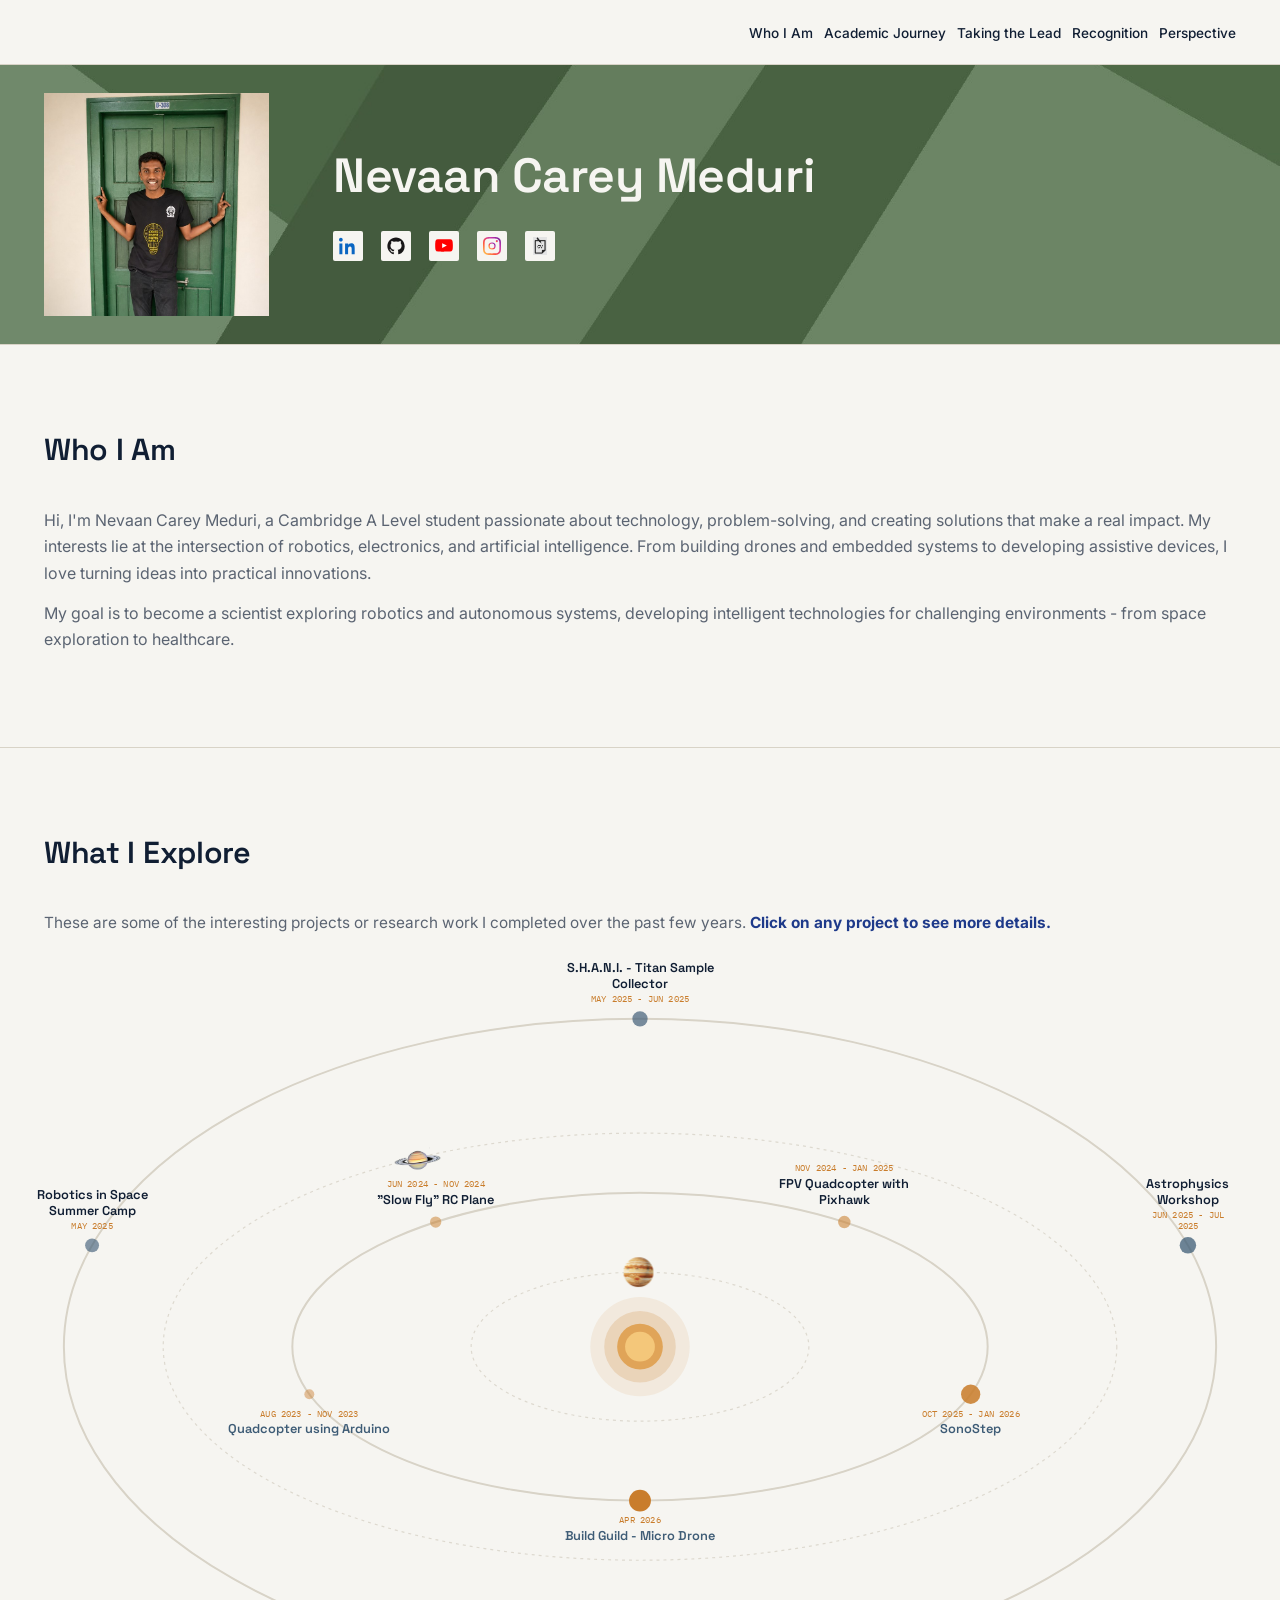
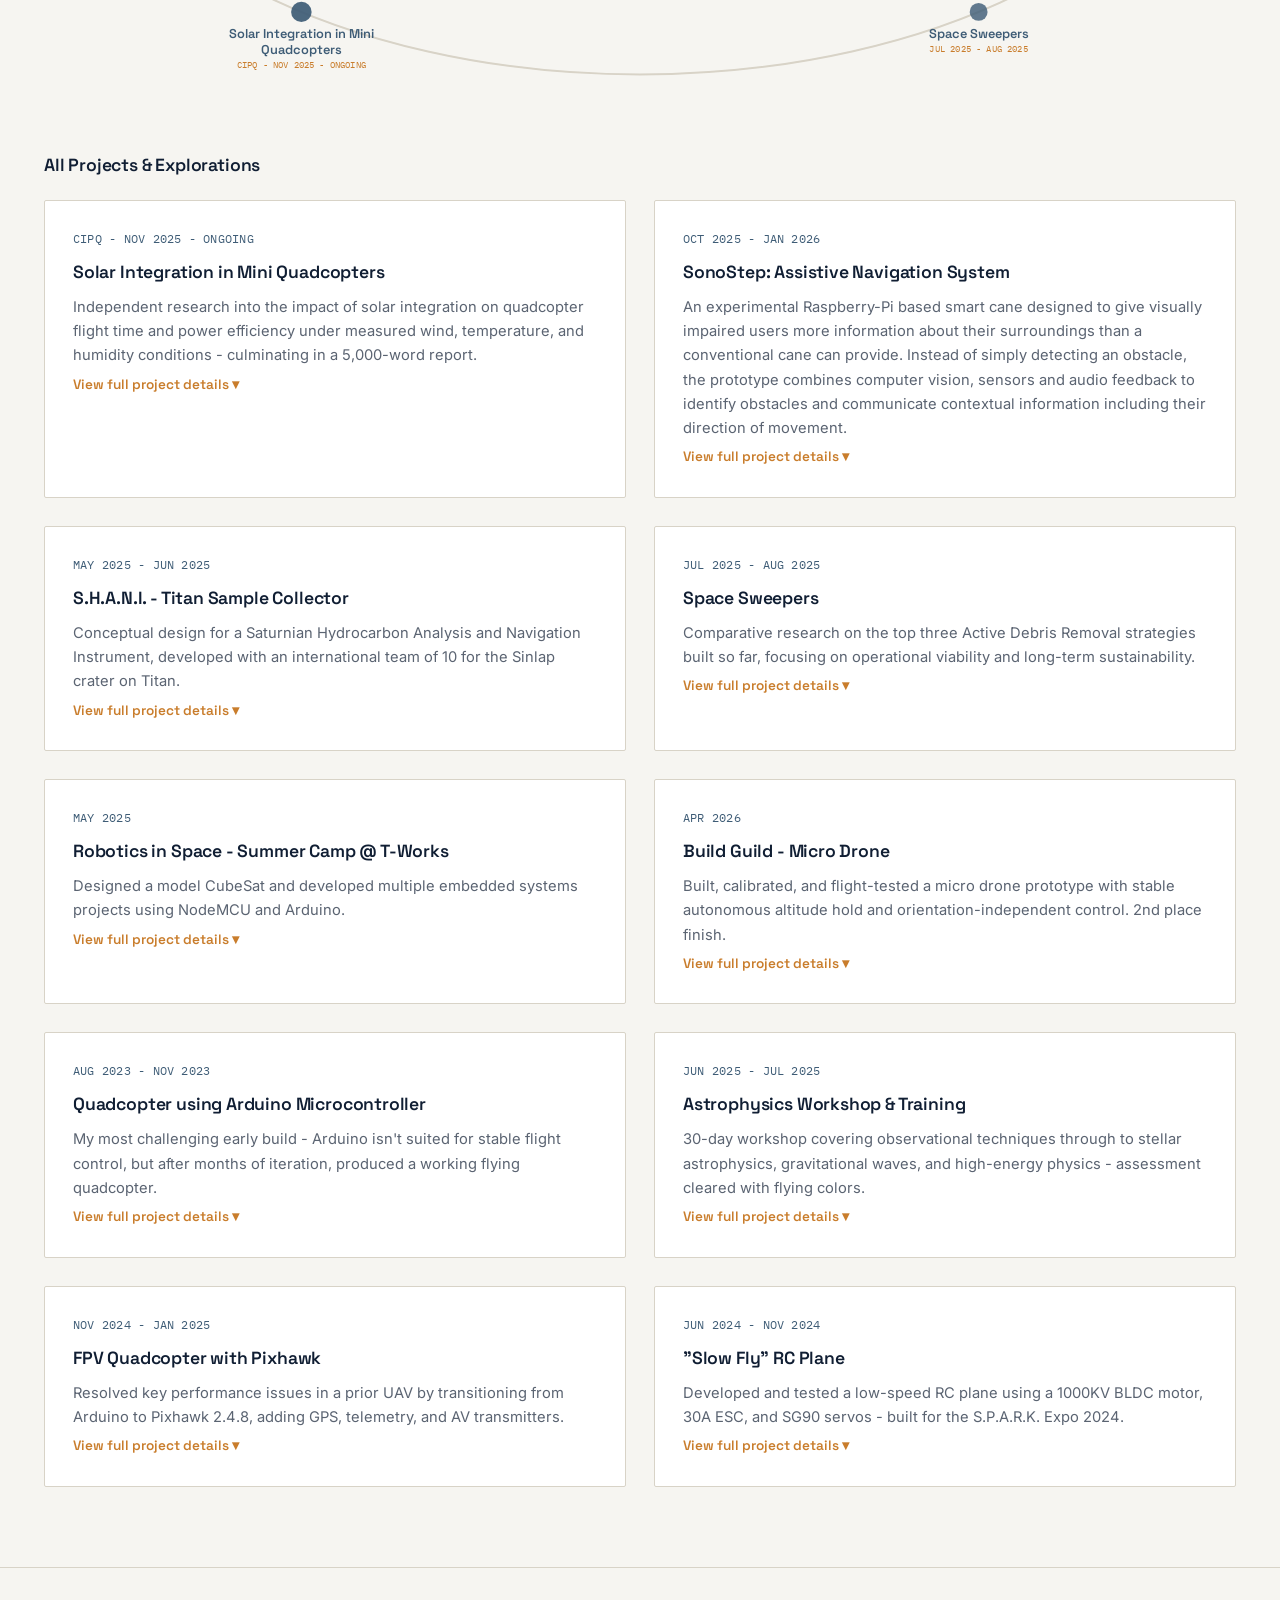
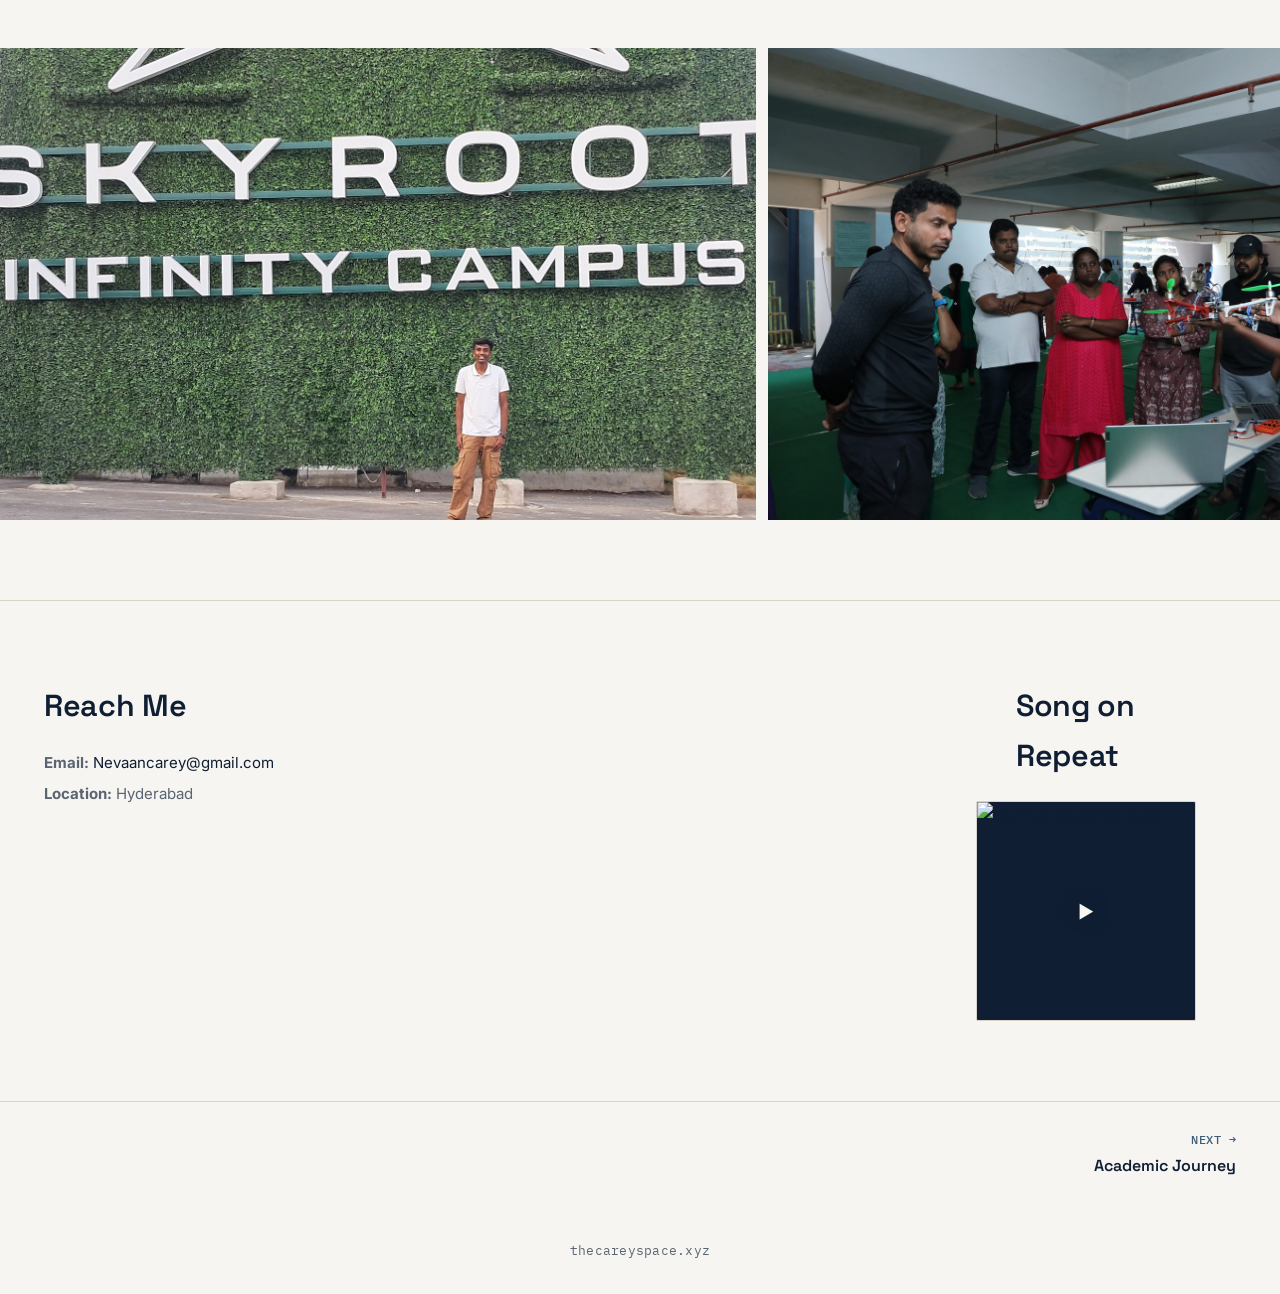
==== index.html @ 52fc5fe4 "Add files via upload" ====
<!DOCTYPE html>
<html lang="en">
<head>
<meta charset="UTF-8">
<meta name="viewport" content="width=device-width, initial-scale=1.0">
<title>Nevaan Carey Meduri</title>
<link rel="preconnect" href="https://fonts.googleapis.com">
<link rel="preconnect" href="https://fonts.gstatic.com" crossorigin>
<link href="https://fonts.googleapis.com/css2?family=Space+Grotesk:wght@400;500;600;700&family=Inter:wght@400;500;600&family=IBM+Plex+Mono:wght@400;500&display=swap" rel="stylesheet">
<link rel="stylesheet" href="assets/style.css">
<style>
  .card{transition:border-color 0.3s ease, box-shadow 0.3s ease;}
  .card-active{border-color:var(--accent); box-shadow:0 0 0 2px var(--accent);}

  .mobile-scroll-hint{display:none;}
  @media (max-width:760px){
    .orbit-wrap-xl{display:block !important; overflow-x:auto; -webkit-overflow-scrolling:touch; padding-bottom:12px;}
    .orbit-wrap-xl .orbit-inner{min-width:900px !important; max-width:none !important; zoom:0.8;}
    .orbit-mobile-list{display:none !important;}
    .orbit-label{max-width:210px !important; font-size:0.8rem !important; white-space:normal !important;}
    .mobile-scroll-hint{
      display:block; text-align:center; color:#2563EB; font-weight:700;
      font-family:'Space Grotesk',sans-serif; font-size:0.85rem;
      margin:8px 0 4px; animation:blinkSlow 2s ease-in-out infinite;
    }
    @keyframes blinkSlow{0%,100%{opacity:1;} 50%{opacity:0.3;}}
  }
</style>
<!-- Cloudflare Web Analytics --><script type="module" src="https://static.cloudflareinsights.com/beacon.min.js" data-cf-beacon='{"token": "2f3c0655076748f3be7609d5269852ec"}'></script><!-- End Cloudflare Web Analytics -->
</head>
<body>

<header>
  <nav class="wrap" style="justify-content:flex-end;">
    <ul>
      <li><a href="index.html">Who I Am</a></li>
      <li><a href="academic.html">Academic Journey</a></li>
      <li><a href="lead.html">Taking the Lead</a></li>
      <li><a href="recognition.html">Recognition</a></li>
      <li><a href="perspective.html">Perspective</a></li>
    </ul>
  </nav>
</header>
<section class="hero">
  <div class="wrap hero-inner">
  <div class="portrait"><img src="assets/profile.jpg" alt="Nevaan Carey Meduri"></div>
  <div>
    <h1>Nevaan Carey Meduri</h1>
    <div class="hero-actions">
      <a href="https://www.linkedin.com/in/nevaancareymeduri/" class="icon-btn" target="_blank" title="LinkedIn" aria-label="LinkedIn">
        <svg viewBox="0 0 24 24" fill="#0A66C2"><path d="M4.98 3.5C4.98 4.88 3.9 6 2.5 6S0 4.88 0 3.5 1.12 1 2.5 1s2.48 1.12 2.48 2.5zM.5 8.5h4V23h-4V8.5zM8.5 8.5h3.8v2h.05c.53-1 1.83-2.05 3.77-2.05 4.03 0 4.78 2.65 4.78 6.1V23h-4v-6.7c0-1.6-.03-3.66-2.23-3.66-2.23 0-2.57 1.74-2.57 3.54V23h-4V8.5z"/></svg>
      </a>
      <a href="https://github.com/Nevaancarey" class="icon-btn" target="_blank" title="GitHub" aria-label="GitHub">
        <svg viewBox="0 0 24 24" fill="#181717"><path d="M12 .5C5.65.5.5 5.65.5 12c0 5.09 3.29 9.4 7.86 10.93.57.1.78-.25.78-.55v-2.15c-3.2.7-3.87-1.36-3.87-1.36-.53-1.34-1.29-1.7-1.29-1.7-1.05-.72.08-.7.08-.7 1.17.08 1.78 1.2 1.78 1.2 1.03 1.77 2.7 1.26 3.36.96.1-.75.4-1.26.73-1.55-2.56-.29-5.25-1.28-5.25-5.7 0-1.26.45-2.29 1.19-3.1-.12-.29-.52-1.46.11-3.05 0 0 .97-.31 3.18 1.18a11 11 0 0 1 5.79 0c2.2-1.49 3.17-1.18 3.17-1.18.63 1.59.23 2.76.11 3.05.74.81 1.19 1.84 1.19 3.1 0 4.43-2.7 5.4-5.27 5.69.42.36.78 1.08.78 2.18v3.23c0 .3.21.66.79.55A10.51 10.51 0 0 0 23.5 12C23.5 5.65 18.35.5 12 .5z"/></svg>
      </a>
      <a href="https://www.youtube.com/@nevaancarey2009" class="icon-btn" target="_blank" title="YouTube" aria-label="YouTube">
        <svg viewBox="0 0 24 24" fill="#FF0000"><path d="M23.5 6.5s-.23-1.64-.94-2.36c-.9-.94-1.9-.95-2.36-1C16.9 3 12 3 12 3h-.01s-4.89 0-8.19.14c-.46.05-1.46.06-2.36 1C.73 4.86.5 6.5.5 6.5S.26 8.42.26 10.35v1.79c0 1.93.24 3.85.24 3.85s.23 1.64.94 2.36c.9.95 2.08.92 2.6 1.02 1.9.18 8.02.24 8.02.24s4.9-.01 8.2-.15c.46-.06 1.46-.06 2.36-1 .71-.72.94-2.36.94-2.36s.24-1.93.24-3.85v-1.79c0-1.93-.24-3.85-.24-3.85z"/><path fill="#fff" d="M9.55 14.55V8.4l6.27 3.08-6.27 3.07z"/></svg>
      </a>
      <a href="https://www.instagram.com/nevaancarey/" class="icon-btn" target="_blank" title="Instagram" aria-label="Instagram">
        <svg viewBox="0 0 24 24">
          <defs>
            <linearGradient id="igGrad" x1="0%" y1="100%" x2="100%" y2="0%">
              <stop offset="0%" stop-color="#FFDD55"/>
              <stop offset="35%" stop-color="#FF543E"/>
              <stop offset="70%" stop-color="#C837AB"/>
              <stop offset="100%" stop-color="#5F1A97"/>
            </linearGradient>
          </defs>
          <path fill="url(#igGrad)" d="M12 2.16c3.2 0 3.58.01 4.85.07 1.17.05 1.8.25 2.23.41.56.22.96.48 1.38.9.42.42.68.82.9 1.38.16.42.36 1.05.41 2.23.06 1.27.07 1.65.07 4.85s-.01 3.58-.07 4.85c-.05 1.17-.25 1.8-.41 2.23-.22.56-.48.96-.9 1.38-.42.42-.82.68-1.38.9-.42.16-1.05.36-2.23.41-1.27.06-1.65.07-4.85.07s-3.58-.01-4.85-.07c-1.17-.05-1.8-.25-2.23-.41-.56-.22-.96-.48-1.38-.9-.42-.42-.68-.82-.9-1.38-.16-.42-.36-1.05-.41-2.23-.06-1.27-.07-1.65-.07-4.85s.01-3.58.07-4.85c.05-1.17.25-1.8.41-2.23.22-.56.48-.96.9-1.38.42-.42.82-.68 1.38-.9.42-.16 1.05-.36 2.23-.41 1.27-.06 1.65-.07 4.85-.07M12 0C8.74 0 8.33.01 7.05.07 5.78.13 4.9.33 4.14.62c-.79.31-1.46.72-2.13 1.39C1.34 2.68.93 3.35.62 4.14.33 4.9.13 5.78.07 7.05.01 8.33 0 8.74 0 12s.01 3.67.07 4.95c.06 1.27.26 2.15.55 2.91.31.79.72 1.46 1.39 2.13.67.67 1.34 1.08 2.13 1.39.76.29 1.64.49 2.91.55C8.33 23.99 8.74 24 12 24s3.67-.01 4.95-.07c1.27-.06 2.15-.26 2.91-.55.79-.31 1.46-.72 2.13-1.39.67-.67 1.08-1.34 1.39-2.13.29-.76.49-1.64.55-2.91.06-1.28.07-1.69.07-4.95s-.01-3.67-.07-4.95c-.06-1.27-.26-2.15-.55-2.91-.31-.79-.72-1.46-1.39-2.13C21.32 1.34 20.65.93 19.86.62c-.76-.29-1.64-.49-2.91-.55C15.67.01 15.26 0 12 0z"/>
          <circle cx="12" cy="12" r="4" fill="none" stroke="url(#igGrad)" stroke-width="1.6"/>
          <circle cx="18.41" cy="5.59" r="1.44" fill="url(#igGrad)"/>
        </svg>
      </a>
      <a href="assets/resume.pdf" class="icon-btn" target="_blank" title="Resume" aria-label="Resume">
        <img src="assets/cv-icon.png" alt="Resume" style="width:18px; height:18px; object-fit:contain;">
      </a>
    </div>
  </div>
  </div>
</section>

<section id="who">
  <div class="wrap">
    <h2>Who I Am</h2>
    <p>Hi, I'm Nevaan Carey Meduri, a Cambridge A Level student passionate about technology, problem-solving, and creating solutions that make a real impact. My interests lie at the intersection of robotics, electronics, and artificial intelligence. From building drones and embedded systems to developing assistive devices, I love turning ideas into practical innovations.</p>
    <p>My goal is to become a scientist exploring robotics and autonomous systems, developing intelligent technologies for challenging environments - from space exploration to healthcare.</p>
  </div>
</section>

<section id="build">
  <div class="wrap">
    <h2>What I Explore</h2>
    <p class="lead" style="max-width:none;">These are some of the interesting projects or research work I completed over the past few years. <span class="blink-blue">Click on any project to see more details.</span></p>

    <div class="mobile-scroll-hint">&raquo;&raquo;&raquo; Scroll Right for Full Orbit &raquo;&raquo;&raquo;</div>

    <div class="orbit-wrap orbit-wrap-xl">
      <div class="orbit-inner">
        <svg viewBox="0 0 1200 700" preserveAspectRatio="xMidYMid meet" aria-hidden="true">
          <defs>
            <path id="jupiterPath" d="M430,350 A170,75 0 1,1 770,350 A170,75 0 1,1 430,350" fill="none"/>
            <path id="saturnPath" d="M120,350 A480,215 0 1,1 1080,350 A480,215 0 1,1 120,350" fill="none"/>
          </defs>

          <!-- decorative Jupiter ring -->
          <ellipse cx="600" cy="350" rx="170" ry="75" fill="none" stroke="#D8D3C7" stroke-width="1.2" stroke-dasharray="3,4" opacity="0.8"/>
          <!-- projects ring -->
          <ellipse cx="600" cy="350" rx="350" ry="155" fill="none" stroke="#D8D3C7" stroke-width="2"/>
          <!-- decorative Saturn ring -->
          <ellipse cx="600" cy="350" rx="480" ry="215" fill="none" stroke="#D8D3C7" stroke-width="1.2" stroke-dasharray="3,4" opacity="0.8"/>
          <!-- explorations ring -->
          <ellipse cx="600" cy="350" rx="580" ry="330" fill="none" stroke="#D8D3C7" stroke-width="2"/>

          <!-- Sun -->
          <circle cx="600" cy="350" r="50" fill="#C97D2C" opacity="0.10"/>
          <circle cx="600" cy="350" r="36" fill="#C97D2C" opacity="0.20"/>
          <circle cx="600" cy="350" r="23" fill="#E0A458"/>
          <circle cx="600" cy="350" r="15" fill="#F4C77A"/>

          <!-- decorative Jupiter planet, animated -->
          <g>
            <image href="assets/jupiter-cutout.png" x="-15" y="-15" width="30" height="30">
              <animateMotion dur="9s" repeatCount="indefinite">
                <mpath href="#jupiterPath"/>
              </animateMotion>
            </image>
          </g>

          <!-- decorative Saturn planet, animated -->
          <g>
            <image href="assets/saturn-cutout.png" x="-26" y="-11" width="52" height="22">
              <animateMotion dur="15s" repeatCount="indefinite">
                <mpath href="#saturnPath"/>
              </animateMotion>
            </image>
          </g>

          <!-- project dots (rank = combined chronological order across both orbits) -->
          <circle cx="267.1" cy="397.9" r="5" fill="#C97D2C" opacity="0.45"/>
          <circle cx="394.3" cy="224.6" r="5.7" fill="#C97D2C" opacity="0.51"/>
          <circle cx="805.7" cy="224.6" r="6.3" fill="#C97D2C" opacity="0.57"/>
          <circle cx="932.9" cy="397.9" r="9.7" fill="#C97D2C" opacity="0.87"/>
          <circle cx="600" cy="505" r="11" fill="#C97D2C" opacity="1"/>

          <!-- exploration dots (rank = combined chronological order across both orbits) -->
          <circle cx="48.4" cy="248" r="7" fill="#3E5C76" opacity="0.63"/>
          <circle cx="600" cy="20" r="7.7" fill="#3E5C76" opacity="0.69"/>
          <circle cx="1151.6" cy="248" r="8.3" fill="#3E5C76" opacity="0.75"/>
          <circle cx="940.9" cy="617" r="9" fill="#3E5C76" opacity="0.81"/>
          <circle cx="259.1" cy="617" r="10.3" fill="#3E5C76" opacity="0.93"/>
        </svg>

        <a href="#" class="orbit-label orbit-label-below" data-group="project" data-idx="0" style="left:22.26%; top:56.84%; font-size:0.8rem;">
          <span class="o-year mono">AUG 2023 - NOV 2023</span>
          <span class="o-title">Quadcopter using Arduino</span>
        </a>
        <a href="#" class="orbit-label" data-group="project" data-idx="1" style="left:32.86%; top:32.09%; font-size:0.8rem;">
          <span class="o-year mono">JUN 2024 - NOV 2024</span>
          <span class="o-title">"Slow Fly" RC Plane</span>
        </a>
        <a href="#" class="orbit-label" data-group="project" data-idx="2" style="left:67.14%; top:32.09%; font-size:0.8rem;">
          <span class="o-year mono">NOV 2024 - JAN 2025</span>
          <span class="o-title">FPV Quadcopter with Pixhawk</span>
        </a>
        <a href="#" class="orbit-label orbit-label-below" data-group="project" data-idx="3" style="left:77.74%; top:56.84%; font-size:0.8rem;">
          <span class="o-year mono">OCT 2025 - JAN 2026</span>
          <span class="o-title">SonoStep</span>
        </a>
        <a href="#" class="orbit-label orbit-label-below" data-group="project" data-idx="4" style="left:50%; top:72.14%; font-size:0.8rem;">
          <span class="o-year mono">APR 2026</span>
          <span class="o-title">Build Guild - Micro Drone</span>
        </a>

        <a href="#" class="orbit-label orbit-label-below" data-group="exploration" data-idx="0" style="left:78.41%; top:88.14%; font-size:0.8rem;">
          <span class="o-title">Space Sweepers</span>
          <span class="o-year mono">JUL 2025 - AUG 2025</span>
        </a>
        <a href="#" class="orbit-label" data-group="exploration" data-idx="1" style="left:95.97%; top:35.43%; font-size:0.8rem;">
          <span class="o-title">Astrophysics Workshop</span>
          <span class="o-year mono">JUN 2025 - JUL 2025</span>
        </a>
        <a href="#" class="orbit-label" data-group="exploration" data-idx="2" style="left:50%; top:2.86%; font-size:0.8rem;">
          <span class="o-title">S.H.A.N.I. - Titan Sample Collector</span>
          <span class="o-year mono">MAY 2025 - JUN 2025</span>
        </a>
        <a href="#" class="orbit-label" data-group="exploration" data-idx="3" style="left:4.03%; top:35.43%; font-size:0.8rem;">
          <span class="o-title">Robotics in Space<br>Summer Camp</span>
          <span class="o-year mono">MAY 2025</span>
        </a>
        <a href="#" class="orbit-label orbit-label-below" data-group="exploration" data-idx="4" style="left:21.59%; top:88.14%; font-size:0.8rem;">
          <span class="o-title">Solar Integration in Mini Quadcopters</span>
          <span class="o-year mono">CIPQ - NOV 2025 - ONGOING</span>
        </a>
      </div>
    </div>

    <div class="orbit-mobile-list">
      <a href="#" class="orbit-label" data-group="project" data-idx="0">
        <span class="o-year mono">AUG 2023 - NOV 2023</span>
        <span class="o-title">Quadcopter using Arduino</span>
      </a>
      <a href="#" class="orbit-label" data-group="project" data-idx="1">
        <span class="o-year mono">JUN 2024 - NOV 2024</span>
        <span class="o-title">"Slow Fly" RC Plane</span>
      </a>
      <a href="#" class="orbit-label" data-group="project" data-idx="2">
        <span class="o-year mono">NOV 2024 - JAN 2025</span>
        <span class="o-title">FPV Quadcopter with Pixhawk</span>
      </a>
      <a href="#" class="orbit-label" data-group="exploration" data-idx="3">
        <span class="o-year mono">MAY 2025</span>
        <span class="o-title">Robotics in Space<br>Summer Camp</span>
      </a>
      <a href="#" class="orbit-label" data-group="exploration" data-idx="2">
        <span class="o-year mono">MAY 2025 - JUN 2025</span>
        <span class="o-title">S.H.A.N.I. - Titan Sample Collector</span>
      </a>
      <a href="#" class="orbit-label" data-group="exploration" data-idx="1">
        <span class="o-year mono">JUN 2025 - JUL 2025</span>
        <span class="o-title">Astrophysics Workshop</span>
      </a>
      <a href="#" class="orbit-label" data-group="exploration" data-idx="0">
        <span class="o-year mono">JUL 2025 - AUG 2025</span>
        <span class="o-title">Space Sweepers</span>
      </a>
      <a href="#" class="orbit-label" data-group="project" data-idx="3">
        <span class="o-year mono">OCT 2025 - JAN 2026</span>
        <span class="o-title">SonoStep</span>
      </a>
      <a href="#" class="orbit-label" data-group="exploration" data-idx="4">
        <span class="o-year mono">CIPQ - NOV 2025 - ONGOING</span>
        <span class="o-title">Solar Integration in Mini Quadcopters</span>
      </a>
      <a href="#" class="orbit-label" data-group="project" data-idx="4">
        <span class="o-year mono">APR 2026</span>
        <span class="o-title">Build Guild - Micro Drone</span>
      </a>
    </div>

    <div class="wrap" style="padding:0; margin-top:56px;">
      <h3 style="font-size:1.1rem; margin-bottom:20px;">All Projects &amp; Explorations</h3>
      <div class="grid grid-projects" id="all-items-grid">

        <div class="card" id="box-exploration-4">
          <a href="#" class="card-summary">
            <span class="mono">CIPQ - NOV 2025 - ONGOING</span>
            <h3>Solar Integration in Mini Quadcopters</h3>
            <p>Independent research into the impact of solar integration on quadcopter flight time and power efficiency under measured wind, temperature, and humidity conditions - culminating in a 5,000-word report.</p>
            <span class="card-toggle">View full project details &#9662;</span>
          </a>
          <div class="card-details">
            <p>Full project details coming soon.</p>
          </div>
        </div>

        <div class="card" id="box-exploration-2">
          <a href="#" class="card-summary">
            <span class="mono">MAY 2025 - JUN 2025</span>
            <h3>S.H.A.N.I. - Titan Sample Collector</h3>
            <p>Conceptual design for a Saturnian Hydrocarbon Analysis and Navigation Instrument, developed with an international team of 10 for the Sinlap crater on Titan.</p>
            <span class="card-toggle">View full project details &#9662;</span>
          </a>
          <div class="card-details">
            <p>Full project details coming soon.</p>
          </div>
        </div>

        <div class="card" id="box-exploration-3">
          <a href="#" class="card-summary">
            <span class="mono">MAY 2025</span>
            <h3>Robotics in Space - Summer Camp @ T-Works</h3>
            <p>Designed a model CubeSat and developed multiple embedded systems projects using NodeMCU and Arduino.</p>
            <span class="card-toggle">View full project details &#9662;</span>
          </a>
          <div class="card-details">
            <p>Full project details coming soon.</p>
          </div>
        </div>

        <div class="card" id="box-project-0">
          <a href="#" class="card-summary">
            <span class="mono">AUG 2023 - NOV 2023</span>
            <h3>Quadcopter using Arduino Microcontroller</h3>
            <p>My most challenging early build - Arduino isn't suited for stable flight control, but after months of iteration, produced a working flying quadcopter.</p>
            <span class="card-toggle">View full project details &#9662;</span>
          </a>
          <div class="card-details">
            <p>Full project details coming soon.</p>
          </div>
        </div>

        <div class="card" id="box-project-2">
          <a href="#" class="card-summary">
            <span class="mono">NOV 2024 - JAN 2025</span>
            <h3>FPV Quadcopter with Pixhawk</h3>
            <p>Resolved key performance issues in a prior UAV by transitioning from Arduino to Pixhawk 2.4.8, adding GPS, telemetry, and AV transmitters.</p>
            <span class="card-toggle">View full project details &#9662;</span>
          </a>
          <div class="card-details">
            <p>Full project details coming soon.</p>
          </div>
        </div>

        <div class="card" id="box-project-3">
          <a href="#" class="card-summary">
            <span class="mono">OCT 2025 - JAN 2026</span>
            <h3>SonoStep: Assistive Navigation System</h3>
            <p>An experimental Raspberry-Pi based smart cane designed to give visually impaired users more information about their surroundings than a conventional cane can provide. Instead of simply detecting an obstacle, the prototype combines computer vision, sensors and audio feedback to identify obstacles and communicate contextual information including their direction of movement.</p>
            <span class="card-toggle">View full project details &#9662;</span>
          </a>

          <div class="card-details">
            <div class="card-detail-top">
              <div class="card-detail-meta-text">
                <p><strong>Team members:</strong> Nevaan Carey Meduri, Darsheel Vemula, Tanushya Yallanti</p>
                <p><strong>School:</strong> AS-Level, <a href="https://www.keystoneeducation.in/" target="_blank">Key Stone International School</a>, Hyderabad</p>
                <p><strong>My Role:</strong> Primary responsibility for building, assembly and testing of physical prototype, and coordinating</p>
              </div>
              <img src="assets/sonostep-poster.jpg" alt="SonoStep - Empower Every Step" class="card-detail-hero">
            </div>

            <h4>Background:</h4>
            <div class="card-detail-media-row">
              <img src="assets/sonostep-map.jpg" alt="4.95 million blind individuals in India" class="card-detail-img-inline">
              <div>
                <p style="margin-bottom:1.4em;">During 10th grade, I volunteered for nearly five months with Sai Nethra Foundation in Hyderabad, supporting visually impaired individuals with academic preparation, communication skills and everyday activities. Working alongside visually impaired individuals gave me a closer understanding of the challenges involved in navigating environments where obstacles may occur outside the limited detection range of a conventional cane.</p>
                <p>Secondary research using <em>The National Blindness and Visual Impairment Survey (2015-2019)</em>, published by the Ministry of Health and Family Welfare (MoHFW) / NPCBVI and RAAB Surveys, estimates the overall prevalence of blindness in India at 0.36% - roughly 4.95 million individuals. Around 26% of expert cane users suffer head injuries or collisions.</p>
              </div>
            </div>

            <h4>The Engineering Question:</h4>
            <p>These experiences and findings led me to ask the central engineering question: <strong>Could an affordable, easy-to-use smart cane combine obstacle detection, object recognition, and directional information into intuitive audio feedback for visually impaired users, and overcome the limited functionality of existing ultrasonic sensor based devices?</strong></p>

            <div class="card-float-block">
              <img src="assets/sonostep-team.png" alt="Team members building and assembling the SonoStep prototype" class="card-inline-video">
              <h4>What We Built:</h4>
              <p>SonoStep combined a Raspberry Pi, camera, motion sensor and GPS module with computer-vision software and a custom 3D-printed enclosure.</p>
            </div>

            <div class="card-tech-row">
              <img src="assets/sonostep-integration.jpg" alt="Smart Integration diagram - camera, moisture sensor, GPS and audio feedback" class="card-tech-img">
              <table class="card-cost-table card-tech-table">
                <thead>
                  <tr><th>Technology</th><th>Purpose</th></tr>
                </thead>
                <tbody>
                  <tr><td>Raspberry Pi 4</td><td>On-device processing and system control</td></tr>
                  <tr><td>Camera Module</td><td>Visual input for object detection</td></tr>
                  <tr><td>YOLO-Tiny</td><td>Real-time object detection</td></tr>
                  <tr><td>Python</td><td>Detection, processing and feedback logic</td></tr>
                  <tr><td>MPU6050</td><td>Motion/orientation sensing</td></tr>
                  <tr><td>Neo-6M GPS</td><td>Location capability</td></tr>
                  <tr><td>3D Printing</td><td>Custom physical enclosure and integration</td></tr>
                </tbody>
              </table>
            </div>

            <h4>My Contribution:</h4>
            <div class="card-float-block">
              <iframe class="card-inline-video card-youtube-embed" src="https://www.youtube.com/embed/ZGtxCsIL9go" title="SonoStep build process" frameborder="0" allow="accelerometer; autoplay; clipboard-write; encrypted-media; gyroscope; picture-in-picture" allowfullscreen></iframe>
              <p>As Team Leader, my work involved integrating the electronic components, assembling the sensing and processing system, writing code and testing the prototype under different conditions, troubleshooting connectivity and detection issues, and iterating the physical implementation. I also worked on validating whether the system's output was understandable and useful when converted into audio feedback.</p>
            </div>

            <h4>Challenges &amp; Technical Solutions:</h4>

            <p class="card-subheading">1. Robotic Text-to-Speech (TTS)</p>
            <ul>
              <li><strong>Challenge:</strong> Initial eSpeak + pyttsx3 output was highly robotic and lacked natural speech quality.</li>
              <li><strong>Iteration:</strong> Tested gTTS + pygame, which produced better-quality speech but required an internet connection.</li>
              <li><strong>Solution:</strong> Returned to offline eSpeak, bypassing the pyttsx3 wrapper and invoking eSpeak directly via subprocess for greater control and predictable execution.</li>
              <li><strong>Optimization:</strong> Increased amplitude to 200 and reduced speech rate from 175 WPM to 150 WPM, improving intelligibility while retaining offline operation.</li>
            </ul>

            <p class="card-subheading">2. Concurrent Audio Access from GPS and YOLO</p>
            <ul>
              <li><strong>Challenge:</strong> GPS and computer-vision threads could simultaneously trigger TTS, causing audio-resource contention and overlapping instructions.</li>
              <li><strong>Solution:</strong> Implemented a shared, thread-safe audio pipeline using Python threading.Lock() for mutual exclusion.</li>
              <li><strong>Implementation:</strong> A single speak() function protected the audio critical section; subprocess.call() synchronously blocked until eSpeak completed.</li>
              <li><strong>Result:</strong> GPS and YOLO could operate concurrently, while audio output remained serialized and non-overlapping.</li>
            </ul>

            <p class="card-subheading">3. Real-Time YOLO Performance on Raspberry Pi</p>
            <ul>
              <li><strong>Challenge:</strong> Initial standard YOLO + USB webcam pipeline produced excessive inference latency and insufficient real-time performance on the Raspberry Pi.</li>
              <li><strong>Optimization:</strong> Reduced frame resolution and inference frequency, then replaced standard YOLO with YOLOv3-Tiny to reduce computational requirements.</li>
              <li><strong>Camera Upgrade:</strong> Replaced cv2.VideoCapture() USB capture with Raspberry Pi Camera Module 3 + Picamera2, configured at 640&times;480, 30 FPS.</li>
              <li><strong>Pipeline Optimization:</strong> Added a dedicated camera-capture thread so frame acquisition remained independent of YOLO inference: Camera &rarr; Latest Frame &rarr; YOLO &rarr; NMS &rarr; Spatial Classification.</li>
              <li><strong>Result:</strong> Reduced processing overhead and created a more responsive real-time vision pipeline.</li>
            </ul>

            <p class="card-subheading">4. RGB/BGR Channel Mismatch</p>
            <ul>
              <li><strong>Challenge:</strong> Initial camera output showed unnatural colors, including blue-tinted people and orange skies.</li>
              <li><strong>Diagnosis:</strong> Identified an RGB/BGR channel-order mismatch between Picamera2's RGB888 output and OpenCV's BGR convention.</li>
              <li><strong>Solution:</strong> Applied explicit RGB &rarr; BGR conversion using cv2.cvtColor() before OpenCV/YOLO processing.</li>
              <li><strong>Result:</strong> Corrected color reproduction and ensured YOLO received properly ordered image channels.</li>
            </ul>

            <h4>Prototype Outcome:</h4>
            <p>The final prototype demonstrated the core concept:</p>
            <ul>
              <li><strong>Obstacle detection</strong> - Detected objects in the user's path and communicated them through voice feedback.</li>
              <li><strong>Object identification</strong> - Provided information about the type of detected obstacle (pre-fed).</li>
              <li><strong>Directional information</strong> - Distinguished movement from different directions, including top, bottom, left and right.</li>
              <li><strong>Contextual audio feedback</strong> - translated visual information into spoken feedback intended to help the user interpret the surrounding environment.</li>
            </ul>
            <div class="card-float-block">
              <video class="card-inline-video card-inline-video-sm" src="assets/sonostep-trial-clip.mp4" controls preload="metadata"></video>
              <p>The prototype was subsequently demonstrated through run-through sessions with visually impaired individuals. Their feedback helped us understand an important design consideration beyond technical accuracy: assistive technology must communicate information quickly, clearly and intuitively.</p>
            </div>

            <h4>Breakdown of Cost (USD):</h4>
            <table class="card-cost-table">
              <thead>
                <tr><th>Component</th><th>Qty</th><th>Unit Price</th><th>Total</th></tr>
              </thead>
              <tbody>
                <tr><td>Raspberry Pi 4 Model B</td><td>1</td><td>112</td><td>112</td></tr>
                <tr><td>MPU6050</td><td>1</td><td>2</td><td>2</td></tr>
                <tr><td>Neo-6M GPS Module</td><td>1</td><td>5</td><td>5</td></tr>
                <tr><td>Camera Module</td><td>1</td><td>5</td><td>5</td></tr>
                <tr><td>3D Printing</td><td>-</td><td>5</td><td>5</td></tr>
                <tr><td>Aluminum Folding Cane</td><td>1</td><td>10</td><td>10</td></tr>
                <tr class="cost-total-row"><td colspan="3">TOTAL (Rounded)</td><td>140</td></tr>
              </tbody>
            </table>

            <div class="card-float-block card-recognition-block">
              <div class="card-float-stack">
                <iframe class="card-inline-video card-youtube-embed" src="https://www.youtube.com/embed/qwiW-pv1ChI" title="SonoStep award recognition" frameborder="0" allow="accelerometer; autoplay; clipboard-write; encrypted-media; gyroscope; picture-in-picture" allowfullscreen></iframe>
                <img src="assets/sonostep-booth.jpg" alt="SonoStep team at the Young Innovators Program booth, IIT Kharagpur" class="card-inline-img">
              </div>
              <h4>Recognition:</h4>
              <p>Received national 2nd place at the 7th edition of the <a href="https://yip.iitkgp.ac.in/results" target="_blank">Young Innovators Program (YIP)</a>, organized by the <a href="https://lnkd.in/p/dGD7UUPz" target="_blank">Indian Institute of Technology, Kharagpur</a>. A truly proud moment to receive the prize from <a href="https://x.com/DrSukantaBJP/status/2007788289441632693?s=20" target="_blank">Dr. Sukanta Majumdar</a>, Hon'ble Union Minister of State for Education, and Prof. <a href="https://www.linkedin.com/in/suman-chakraborty-415ab3236/" target="_blank">Suman Chakraborty</a>, Director, Indian Institute of Technology, Kharagpur.</p>
              <p>The team progressed through a three-phase selection process involving 350+ national and international teams, eventually reaching the final stage with six qualifying teams. At IIT Kharagpur, we exhibited and demonstrated the working prototype to professors and presented the project to a jury during the final evaluation.</p>
            </div>

            <div class="card-side-by-side">
              <img src="assets/sonostep-feedback.jpg" alt="Judge feedback notes from the Young Innovators Program">
              <img src="assets/sonostep-certificate.jpg" alt="Certificate of Participation - Young Innovators Program, IIT Kharagpur">
            </div>

            <h4>Support from the School:</h4>
            <p>Our school Keystone International School provided guidance, resources, and access to the <a href="https://www.keystoneeducation.in/our-innovation" target="_blank">Maker's Hive</a> workspace and lab for designing, 3D printing, prototyping, testing, and refining the device. Most importantly the school also supported our outreach to organizations serving visually impaired individuals, helping us seek their constant inputs and feedback throughout the development process.</p>

            <h4>What I Learned:</h4>
            <p>SonoStep changed how I think about engineering projects. I learned that building a working prototype is only one part of the process. The more difficult question is whether the technology communicates the right information, at the right time, in a form that a real user can understand.</p>
            <p>During this process I gained hands-on exposure to technologies I had not worked with before, including 3D printing and Computer Vision. The project also pushed me beyond individual components and into system-level thinking integrating hardware, software, sensing, computer vision, physical design and user feedback into one working prototype.</p>
            <p>Most importantly, working directly with visually impaired individuals reinforced the importance of designing with users rather than only for users.</p>

            <h4>Future Scope:</h4>
            <ul>
              <li>Improve object detection in low-light and crowded environments.</li>
              <li>Integrate AI capabilities to identify more variety of objects such as sign boards and traffic signals.</li>
              <li>Integrate with online maps for suggestions on better routes.</li>
              <li>Add water and wet-floor detection sensors.</li>
              <li>Add fall alerts to preloaded phone numbers.</li>
            </ul>
          </div>
        </div>

        <div class="card" id="box-exploration-0">
          <a href="#" class="card-summary">
            <span class="mono">JUL 2025 - AUG 2025</span>
            <h3>Space Sweepers</h3>
            <p>Comparative research on the top three Active Debris Removal strategies built so far, focusing on operational viability and long-term sustainability.</p>
            <span class="card-toggle">View full project details &#9662;</span>
          </a>
          <div class="card-details">
            <p>Full project details coming soon.</p>
          </div>
        </div>

        <div class="card" id="box-project-4">
          <a href="#" class="card-summary">
            <span class="mono">APR 2026</span>
            <h3>Build Guild - Micro Drone</h3>
            <p>Built, calibrated, and flight-tested a micro drone prototype with stable autonomous altitude hold and orientation-independent control. 2nd place finish.</p>
            <span class="card-toggle">View full project details &#9662;</span>
          </a>
          <div class="card-details">
            <p>Full project details coming soon.</p>
          </div>
        </div>

        <div class="card" id="box-exploration-1">
          <a href="#" class="card-summary">
            <span class="mono">JUN 2025 - JUL 2025</span>
            <h3>Astrophysics Workshop &amp; Training</h3>
            <p>30-day workshop covering observational techniques through to stellar astrophysics, gravitational waves, and high-energy physics - assessment cleared with flying colors.</p>
            <span class="card-toggle">View full project details &#9662;</span>
          </a>
          <div class="card-details">
            <p>Full project details coming soon.</p>
          </div>
        </div>

        <div class="card" id="box-project-1">
          <a href="#" class="card-summary">
            <span class="mono">JUN 2024 - NOV 2024</span>
            <h3>"Slow Fly" RC Plane</h3>
            <p>Developed and tested a low-speed RC plane using a 1000KV BLDC motor, 30A ESC, and SG90 servos - built for the S.P.A.R.K. Expo 2024.</p>
            <span class="card-toggle">View full project details &#9662;</span>
          </a>
          <div class="card-details">
            <p>Full project details coming soon.</p>
          </div>
        </div>

      </div>
    </div>
  </div>
</section>

<section id="journey" style="border-bottom:1px solid var(--line);">
  <div class="marquee-wrap">
            <div class="marquee-track" id="marquee-track-journey">
      <div class="marquee-slide"><img src="assets/journal-23.jpg" alt="" data-idx="0"></div>
      <div class="marquee-slide"><img src="assets/journal-46.jpg" alt="" data-idx="1"></div>
      <div class="marquee-slide"><img src="assets/journal-36.jpg" alt="" data-idx="2"></div>
      <div class="marquee-slide"><img src="assets/journal-15.jpg" alt="" data-idx="3"></div>
      <div class="marquee-slide"><img src="assets/journal-16.jpg" alt="" data-idx="4"></div>
      <div class="marquee-slide"><img src="assets/journal-11.jpg" alt="" data-idx="5"></div>
      <div class="marquee-slide"><video src="assets/journal-video-01.mp4" autoplay muted loop playsinline></video></div>
      <div class="marquee-slide"><img src="assets/journal-12.jpg" alt="" data-idx="6"></div>
      <div class="marquee-slide"><img src="assets/journal-17.jpg" alt="" data-idx="7"></div>
      <div class="marquee-slide"><img src="assets/journal-44.jpg" alt="" data-idx="8"></div>
      <div class="marquee-slide"><img src="assets/journal-45.jpg" alt="" data-idx="9"></div>
      <div class="marquee-slide"><img src="assets/journal-27.jpg" alt="" data-idx="10"></div>
      <div class="marquee-slide"><img src="assets/journal-39.jpg" alt="" data-idx="11"></div>
      <div class="marquee-slide"><img src="assets/journal-41.jpg" alt="" data-idx="12"></div>
      <div class="marquee-slide"><img src="assets/journal-32.jpg" alt="" data-idx="13"></div>
      <div class="marquee-slide"><img src="assets/journal-09.jpg" alt="" data-idx="14"></div>
      <div class="marquee-slide"><img src="assets/journal-01.jpg" alt="" data-idx="15"></div>
      <div class="marquee-slide"><img src="assets/journal-20.jpg" alt="" data-idx="16"></div>
      <div class="marquee-slide"><img src="assets/journal-13.jpg" alt="" data-idx="17"></div>
      <div class="marquee-slide"><img src="assets/journal-25.jpg" alt="" data-idx="18"></div>
      <div class="marquee-slide"><img src="assets/journal-38.jpg" alt="" data-idx="19"></div>
      <div class="marquee-slide"><video src="assets/journal-video-02.mp4" autoplay muted loop playsinline></video></div>
      <div class="marquee-slide"><img src="assets/journal-29.jpg" alt="" data-idx="20"></div>
      <div class="marquee-slide"><img src="assets/journal-37.jpg" alt="" data-idx="21"></div>
      <div class="marquee-slide"><img src="assets/journal-19.jpg" alt="" data-idx="22"></div>
      <div class="marquee-slide"><img src="assets/journal-02.jpg" alt="" data-idx="23"></div>
      <div class="marquee-slide"><img src="assets/journal-31.jpg" alt="" data-idx="24"></div>
      <div class="marquee-slide"><img src="assets/journal-18.jpg" alt="" data-idx="25"></div>
      <div class="marquee-slide"><img src="assets/journal-30.jpg" alt="" data-idx="26"></div>
      <div class="marquee-slide"><img src="assets/journal-08.jpg" alt="" data-idx="27"></div>
      <div class="marquee-slide"><img src="assets/journal-34.jpg" alt="" data-idx="28"></div>
      <div class="marquee-slide"><img src="assets/journal-40.jpg" alt="" data-idx="29"></div>
      <div class="marquee-slide"><img src="assets/journal-28.jpg" alt="" data-idx="30"></div>
      <div class="marquee-slide"><img src="assets/journal-06.jpg" alt="" data-idx="31"></div>
      <div class="marquee-slide"><img src="assets/journal-03.jpg" alt="" data-idx="32"></div>
      <div class="marquee-slide"><img src="assets/journal-14.jpg" alt="" data-idx="33"></div>
      <div class="marquee-slide"><img src="assets/journal-33.jpg" alt="" data-idx="34"></div>
      <div class="marquee-slide"><img src="assets/journal-43.jpg" alt="" data-idx="35"></div>
      <div class="marquee-slide"><img src="assets/journal-24.jpg" alt="" data-idx="36"></div>
      <div class="marquee-slide"><img src="assets/journal-07.jpg" alt="" data-idx="37"></div>
      <div class="marquee-slide"><img src="assets/journal-35.jpg" alt="" data-idx="38"></div>
      <div class="marquee-slide"><img src="assets/journal-05.jpg" alt="" data-idx="39"></div>
      <div class="marquee-slide"><img src="assets/journal-04.jpg" alt="" data-idx="40"></div>
      <div class="marquee-slide"><img src="assets/journal-42.jpg" alt="" data-idx="41"></div>
      <div class="marquee-slide"><img src="assets/journal-26.jpg" alt="" data-idx="42"></div>
      <div class="marquee-slide"><img src="assets/journal-10.jpg" alt="" data-idx="43"></div>
      <div class="marquee-slide"><img src="assets/journal-21.jpg" alt="" data-idx="44"></div>
      <!-- duplicate set for a seamless loop -->
      <div class="marquee-slide"><img src="assets/journal-23.jpg" alt="" data-idx="0"></div>
      <div class="marquee-slide"><img src="assets/journal-46.jpg" alt="" data-idx="1"></div>
      <div class="marquee-slide"><img src="assets/journal-36.jpg" alt="" data-idx="2"></div>
      <div class="marquee-slide"><img src="assets/journal-15.jpg" alt="" data-idx="3"></div>
      <div class="marquee-slide"><img src="assets/journal-16.jpg" alt="" data-idx="4"></div>
      <div class="marquee-slide"><img src="assets/journal-11.jpg" alt="" data-idx="5"></div>
      <div class="marquee-slide"><video src="assets/journal-video-01.mp4" autoplay muted loop playsinline></video></div>
      <div class="marquee-slide"><img src="assets/journal-12.jpg" alt="" data-idx="6"></div>
      <div class="marquee-slide"><img src="assets/journal-17.jpg" alt="" data-idx="7"></div>
      <div class="marquee-slide"><img src="assets/journal-44.jpg" alt="" data-idx="8"></div>
      <div class="marquee-slide"><img src="assets/journal-45.jpg" alt="" data-idx="9"></div>
      <div class="marquee-slide"><img src="assets/journal-27.jpg" alt="" data-idx="10"></div>
      <div class="marquee-slide"><img src="assets/journal-39.jpg" alt="" data-idx="11"></div>
      <div class="marquee-slide"><img src="assets/journal-41.jpg" alt="" data-idx="12"></div>
      <div class="marquee-slide"><img src="assets/journal-32.jpg" alt="" data-idx="13"></div>
      <div class="marquee-slide"><img src="assets/journal-09.jpg" alt="" data-idx="14"></div>
      <div class="marquee-slide"><img src="assets/journal-01.jpg" alt="" data-idx="15"></div>
      <div class="marquee-slide"><img src="assets/journal-20.jpg" alt="" data-idx="16"></div>
      <div class="marquee-slide"><img src="assets/journal-13.jpg" alt="" data-idx="17"></div>
      <div class="marquee-slide"><img src="assets/journal-25.jpg" alt="" data-idx="18"></div>
      <div class="marquee-slide"><img src="assets/journal-38.jpg" alt="" data-idx="19"></div>
      <div class="marquee-slide"><video src="assets/journal-video-02.mp4" autoplay muted loop playsinline></video></div>
      <div class="marquee-slide"><img src="assets/journal-29.jpg" alt="" data-idx="20"></div>
      <div class="marquee-slide"><img src="assets/journal-37.jpg" alt="" data-idx="21"></div>
      <div class="marquee-slide"><img src="assets/journal-19.jpg" alt="" data-idx="22"></div>
      <div class="marquee-slide"><img src="assets/journal-02.jpg" alt="" data-idx="23"></div>
      <div class="marquee-slide"><img src="assets/journal-31.jpg" alt="" data-idx="24"></div>
      <div class="marquee-slide"><img src="assets/journal-18.jpg" alt="" data-idx="25"></div>
      <div class="marquee-slide"><img src="assets/journal-30.jpg" alt="" data-idx="26"></div>
      <div class="marquee-slide"><img src="assets/journal-08.jpg" alt="" data-idx="27"></div>
      <div class="marquee-slide"><img src="assets/journal-34.jpg" alt="" data-idx="28"></div>
      <div class="marquee-slide"><img src="assets/journal-40.jpg" alt="" data-idx="29"></div>
      <div class="marquee-slide"><img src="assets/journal-28.jpg" alt="" data-idx="30"></div>
      <div class="marquee-slide"><img src="assets/journal-06.jpg" alt="" data-idx="31"></div>
      <div class="marquee-slide"><img src="assets/journal-03.jpg" alt="" data-idx="32"></div>
      <div class="marquee-slide"><img src="assets/journal-14.jpg" alt="" data-idx="33"></div>
      <div class="marquee-slide"><img src="assets/journal-33.jpg" alt="" data-idx="34"></div>
      <div class="marquee-slide"><img src="assets/journal-43.jpg" alt="" data-idx="35"></div>
      <div class="marquee-slide"><img src="assets/journal-24.jpg" alt="" data-idx="36"></div>
      <div class="marquee-slide"><img src="assets/journal-07.jpg" alt="" data-idx="37"></div>
      <div class="marquee-slide"><img src="assets/journal-35.jpg" alt="" data-idx="38"></div>
      <div class="marquee-slide"><img src="assets/journal-05.jpg" alt="" data-idx="39"></div>
      <div class="marquee-slide"><img src="assets/journal-04.jpg" alt="" data-idx="40"></div>
      <div class="marquee-slide"><img src="assets/journal-42.jpg" alt="" data-idx="41"></div>
      <div class="marquee-slide"><img src="assets/journal-26.jpg" alt="" data-idx="42"></div>
      <div class="marquee-slide"><img src="assets/journal-10.jpg" alt="" data-idx="43"></div>
      <div class="marquee-slide"><img src="assets/journal-21.jpg" alt="" data-idx="44"></div>
    </div>
  </div>
</section>

<section id="reach" style="border-bottom:none;">
  <div class="wrap">
    <div class="reach-row">
      <div class="reach-info">
        <h2>Reach Me</h2>
        <p><strong>Email:</strong> <a href="mailto:Nevaancarey@gmail.com">Nevaancarey@gmail.com</a></p>
        <p><strong>Location:</strong> Hyderabad</p>
      </div>
      <div class="song-block">
        <h2 class="song-header">Song on Repeat</h2>
        <div class="song-thumb" id="song-thumb">
          <img id="song-thumb-img" src="" alt="Current favourite song">
          <span class="play-icon">&#9658;</span>
        </div>
      </div>
    </div>
  </div>
</section>

<nav class="page-nav">
  <div class="wrap page-nav-inner">
    <a href="academic.html" class="page-nav-link page-nav-next">
      <span class="page-nav-label">Next &rarr;</span>
      <span class="page-nav-title">Academic Journey</span>
    </a>
  </div>
</nav>

<footer>
  <div class="wrap mono">thecareyspace.xyz</div>
</footer>

<div id="lightbox" class="lightbox" style="display:none;">
  <button class="lightbox-btn lightbox-prev" id="lightbox-prev" aria-label="Previous photo">&#8249;</button>
  <div class="lightbox-content">
    <img id="lightbox-img" src="" alt="">
    <video id="lightbox-video" style="display:none;" controls playsinline></video>
    <div id="lightbox-caption" class="lightbox-caption"></div>
  </div>
  <button class="lightbox-btn lightbox-next" id="lightbox-next" aria-label="Next photo">&#8250;</button>
  <div class="lightbox-dots" id="lightbox-dots"></div>
</div>

<script>

(function(){
  var orbitScroll = document.querySelector('.orbit-wrap-xl');
  if (orbitScroll) orbitScroll.scrollLeft = 0;
})();

(function(){
  var grid = document.getElementById('all-items-grid');

  function updateGridLayout(){
    if (!grid) return;
    var anyExpanded = grid.querySelector('.card.expanded');
    grid.classList.toggle('single-col', !!anyExpanded);
  }

  document.querySelectorAll('#all-items-grid .card').forEach(function(card){
    var details = card.querySelector('.card-details');
    var toggle = card.querySelector('.card-toggle');
    var summaryLink = card.querySelector('.card-summary');
    var title = card.querySelector('h3');
    if (!details || !toggle || !summaryLink) return;

    card.classList.add('has-details');

    function setExpanded(state){
      card.classList.toggle('expanded', state);
      toggle.textContent = state ? 'Show less \u25B4' : 'View full project details \u25BE';
      updateGridLayout();
      if (state) {
        requestAnimationFrame(function(){
          requestAnimationFrame(function(){
            card.scrollIntoView({ behavior: 'smooth', block: 'start' });
          });
        });
      }
    }

    summaryLink.addEventListener('click', function(e){
      e.preventDefault();
      setExpanded(!card.classList.contains('expanded'));
    });

    card.expandDetails = function(){
      setExpanded(true);
    };
  });
})();

(function(){
  var labels = document.querySelectorAll('.orbit-label');

  labels.forEach(function(label){
    label.addEventListener('click', function(e){
      e.preventDefault();
      var group = label.getAttribute('data-group');
      var idx = label.getAttribute('data-idx');
      var box = document.getElementById('box-' + group + '-' + idx);
      if (!box) return;

      document.querySelectorAll('.card').forEach(function(c){ c.classList.remove('card-active'); });
      box.classList.add('card-active');

      labels.forEach(function(l){ l.classList.remove('orbit-active'); });
      label.classList.add('orbit-active');

      if (typeof box.expandDetails === 'function') {
        box.expandDetails();
      } else {
        box.scrollIntoView({ behavior: 'smooth', block: 'start' });
      }
    });
  });
})();

var LightboxGallery = (function(){
  var lightbox = document.getElementById('lightbox');
  var lightboxImg = document.getElementById('lightbox-img');
  var lightboxVideo = document.getElementById('lightbox-video');
  var lightboxPrev = document.getElementById('lightbox-prev');
  var lightboxNext = document.getElementById('lightbox-next');
  var lightboxDots = document.getElementById('lightbox-dots');
  var lightboxCaption = document.getElementById('lightbox-caption');
  if (!lightbox) return null;

  var gallery = [];
  var current = 0;
  var fitMode = 'cover';

  function renderDots(){
    lightboxDots.innerHTML = '';
    gallery.forEach(function(_, i){
      var dot = document.createElement('span');
      dot.className = 'lightbox-dot' + (i === current ? ' active' : '');
      dot.setAttribute('aria-label', 'Go to image ' + (i + 1));
      dot.addEventListener('click', function(e){
        e.stopPropagation();
        show(i);
      });
      lightboxDots.appendChild(dot);
    });
  }

  function closeVideo(){
    lightboxVideo.pause();
    lightboxVideo.removeAttribute('src');
    lightboxVideo.load();
    lightboxVideo.style.display = 'none';
    lightboxImg.style.display = 'block';
  }

  function show(i){
    current = (i + gallery.length) % gallery.length;
    var img = gallery[current];
    var rect = img.getBoundingClientRect();
    var w = Math.min(rect.width * 2.4, window.innerWidth * 0.92);
    var h = Math.min(rect.height * 2.4, window.innerHeight * 0.9);
    lightboxImg.src = img.src;
    lightboxImg.style.width = w + 'px';
    lightboxImg.style.height = h + 'px';
    lightboxImg.style.objectFit = fitMode;
    renderDots();
  }

  function open(imgs, startIndex, fit){
    closeVideo();
    gallery = imgs;
    fitMode = fit || 'cover';
    var multi = gallery.length > 1;
    lightboxPrev.style.display = multi ? 'flex' : 'none';
    lightboxNext.style.display = multi ? 'flex' : 'none';
    lightboxDots.style.display = multi ? 'flex' : 'none';
    lightboxCaption.style.display = 'none';
    lightboxCaption.textContent = '';
    show(startIndex);
    lightbox.style.display = 'flex';
  }

  function openVideo(videoEl){
    gallery = [];
    lightboxImg.style.display = 'none';
    lightboxPrev.style.display = 'none';
    lightboxNext.style.display = 'none';
    lightboxDots.style.display = 'none';
    lightboxDots.innerHTML = '';
    lightboxCaption.style.display = 'none';
    lightboxCaption.textContent = '';

    var rect = videoEl.getBoundingClientRect();
    var w = Math.min(rect.width * 2.4, window.innerWidth * 0.92);
    var h = Math.min(rect.height * 2.4, window.innerHeight * 0.9);
    lightboxVideo.src = videoEl.currentSrc || videoEl.getAttribute('src');
    lightboxVideo.style.width = w + 'px';
    lightboxVideo.style.height = h + 'px';
    lightboxVideo.style.display = 'block';
    lightboxVideo.muted = false;
    lightboxVideo.currentTime = 0;
    lightbox.style.display = 'flex';
    lightboxVideo.play().catch(function(){});
  }

  lightboxPrev.addEventListener('click', function(e){ e.stopPropagation(); show(current - 1); });
  lightboxNext.addEventListener('click', function(e){ e.stopPropagation(); show(current + 1); });
  lightboxVideo.addEventListener('click', function(e){ e.stopPropagation(); });

  lightbox.addEventListener('click', function(){
    lightbox.style.display = 'none';
    closeVideo();
  });

  document.addEventListener('keydown', function(e){
    if (lightbox.style.display !== 'flex') return;
    if (e.key === 'ArrowLeft') show(current - 1);
    else if (e.key === 'ArrowRight') show(current + 1);
    else if (e.key === 'Escape') { lightbox.style.display = 'none'; closeVideo(); }
  });

  return { open: open, openVideo: openVideo };
})();

(function(){
  var track = document.getElementById('marquee-track-journey');
  if (!track || !LightboxGallery) return;

  track.querySelectorAll('video').forEach(function(vid){
    vid.style.cursor = 'zoom-in';
    vid.addEventListener('click', function(e){
      e.stopPropagation();
      LightboxGallery.openVideo(vid);
    });
  });
})();

(function(){
  var track = document.getElementById('marquee-track-journey');
  if (!track || !LightboxGallery) return;

  var allImgs = Array.prototype.slice.call(track.querySelectorAll('img'));
  var total = allImgs.length / 2;
  var gallery = allImgs.slice(0, total);

  allImgs.forEach(function(img){
    img.style.cursor = 'zoom-in';
    img.addEventListener('click', function(e){
      e.stopPropagation();
      LightboxGallery.open(gallery, parseInt(img.getAttribute('data-idx'), 10), 'cover');
    });
  });
})();

(function(){
  if (!LightboxGallery) return;

  document.querySelectorAll('#all-items-grid .card-details img').forEach(function(img){
    img.style.cursor = 'zoom-in';
    img.addEventListener('click', function(e){
      e.stopPropagation();
      var container = img.closest('.card-details');
      var imgs = Array.prototype.slice.call(container.querySelectorAll('img'));
      LightboxGallery.open(imgs, imgs.indexOf(img), 'contain');
    });
  });
})();

(function(){
  var portraitImg = document.querySelector('.portrait img');
  var lightbox = document.getElementById('lightbox');
  var lightboxImg = document.getElementById('lightbox-img');
  var lightboxPrev = document.getElementById('lightbox-prev');
  var lightboxNext = document.getElementById('lightbox-next');
  var lightboxDots = document.getElementById('lightbox-dots');
  var lightboxCaption = document.getElementById('lightbox-caption');
  if (!portraitImg || !lightbox) return;

  portraitImg.style.cursor = 'zoom-in';
  portraitImg.addEventListener('click', function(e){
    e.stopPropagation();
    var rect = portraitImg.getBoundingClientRect();
    var w = Math.min(rect.width * 2.4, window.innerWidth * 0.92);
    var h = Math.min(rect.height * 2.4, window.innerHeight * 0.8);
    lightboxImg.src = portraitImg.src;
    lightboxImg.style.width = w + 'px';
    lightboxImg.style.height = h + 'px';
    lightboxImg.style.objectFit = 'contain';
    lightboxPrev.style.display = 'none';
    lightboxNext.style.display = 'none';
    lightboxDots.style.display = 'none';
    lightboxCaption.textContent = 'IIT KGP - Standing Where Legend Stayed';
    lightboxCaption.style.display = 'block';
    lightbox.style.display = 'flex';
  });
})();

(function(){
  var songs = ['3Kxf2dHlDpQ', 'yP32JFCwxB0', 'cnRB2CgUpSw', 'pYZVof0j0DI', 'Kx7B-XvmFtE'];
  var refSunday = new Date('2026-01-04T00:00:00');
  var now = new Date();
  var diffDays = Math.floor((now - refSunday) / 86400000);
  var weekIndex = Math.floor(diffDays / 7);
  var idx = ((weekIndex % songs.length) + songs.length) % songs.length;
  var videoId = songs[idx];

  var thumb = document.getElementById('song-thumb');
  var thumbImg = document.getElementById('song-thumb-img');
  if (thumb && thumbImg) {
    thumbImg.src = 'https://img.youtube.com/vi/' + videoId + '/hqdefault.jpg';
    thumb.addEventListener('click', function(){
      thumb.innerHTML = '<iframe width="100%" height="100%" src="https://www.youtube.com/embed/' + videoId + '?autoplay=1" title="YouTube video" frameborder="0" allow="accelerometer; autoplay; clipboard-write; encrypted-media; gyroscope; picture-in-picture" allowfullscreen></iframe>';
    });
  }
})();

</script>
<div id="drone-cursor" aria-hidden="true">
  <svg width="48" height="48" viewBox="0 0 32 32">
    <g stroke-width="1.8" stroke-linecap="round" fill="none">
      <line x1="10" y1="10" x2="16" y2="16" stroke="#D93025"/>
      <line x1="22" y1="22" x2="16" y2="16" stroke="#D93025"/>
      <line x1="22" y1="10" x2="16" y2="16" stroke="#101E33"/>
      <line x1="10" y1="22" x2="16" y2="16" stroke="#101E33"/>
    </g>
    <rect x="12.5" y="12.5" width="7" height="7" rx="1.6" fill="#101E33"/>
    <g transform="translate(7,7)"><line class="blade" x1="-5.5" y1="0" x2="5.5" y2="0" stroke="#2E9E44" stroke-width="2" stroke-linecap="round"/></g>
    <g transform="translate(25,7)"><line class="blade" x1="-5.5" y1="0" x2="5.5" y2="0" stroke="#2E9E44" stroke-width="2" stroke-linecap="round"/></g>
    <g transform="translate(7,25)"><line class="blade" x1="-5.5" y1="0" x2="5.5" y2="0" stroke="#2E9E44" stroke-width="2" stroke-linecap="round"/></g>
    <g transform="translate(25,25)"><line class="blade" x1="-5.5" y1="0" x2="5.5" y2="0" stroke="#2E9E44" stroke-width="2" stroke-linecap="round"/></g>
  </svg>
</div>

<script src="assets/cursor.js"></script>
</body>
</html>
---- assets/style.css ----
:root{
    --ink:#101E33;
    --base:#F6F5F1;
    --panel:#FFFFFF;
    --accent:#C97D2C;
    --steel:#3E5C76;
    --line:#D8D3C7;
    --muted:#5B6472;
  }
  *{box-sizing:border-box; margin:0; padding:0;}
  html{scroll-behavior:smooth;}
  a, .icon-btn, nav a, .btn{cursor:none;}
  #drone-cursor{
    position:fixed; top:0; left:0; width:48px; height:48px;
    pointer-events:none; z-index:9999; opacity:0;
    transition:opacity .08s ease; transform:translate(-50%,-50%);
  }
  #drone-cursor.active{opacity:1;}
  .blade{transform-box:fill-box; transform-origin:center;}
  #drone-cursor.active .blade{animation:spin .12s linear infinite;}
  @keyframes spin{to{transform:rotate(360deg);}}
  body{background:var(--base); color:var(--ink); font-family:'Inter', sans-serif; line-height:1.65;}
  .wrap{max-width:1040px; margin:0 auto; padding:0 24px;}
  h1,h2,h3{font-family:'Space Grotesk', sans-serif; font-weight:600; letter-spacing:-0.01em;}
  .mono{font-family:'IBM Plex Mono', monospace; letter-spacing:0.02em;}

  header{position:sticky; top:0; z-index:50; background:rgba(246,245,241,0.94); backdrop-filter:blur(6px); border-bottom:1px solid var(--line);}
  nav.wrap{display:flex; justify-content:space-between; align-items:center; min-height:64px; flex-wrap:wrap; gap:8px; padding-top:10px; padding-bottom:10px;}
  .brand{font-family:'Space Grotesk',sans-serif; font-weight:700; font-size:1.05rem; flex-shrink:0;}
  .brand .dot{color:var(--accent);}
  nav ul{list-style:none; display:flex; gap:11px; flex-wrap:nowrap; justify-content:flex-end; max-width:56%;}
  nav a{color:var(--ink); text-decoration:none; font-size:0.68rem; font-weight:500; white-space:nowrap;}
  nav a:hover{color:var(--accent);}

  .hero{
    padding:24px 0; border-bottom:1px solid var(--line);
    background-color:#53704B;
    background-image:url('hero-bg.jpg');
    background-size:cover;
    background-position:center;
    color:#F6F5F1;
  }
  .hero-inner{display:grid; grid-template-columns:225px 1fr; gap:48px; align-items:center;}
  .hero h1{color:#F6F5F1;}
  .hero .icon-btn{color:#101E33; background:#F6F5F1; border-radius:2px;}
  .hero .icon-btn:hover{color:var(--accent);}
  .portrait{width:225px; max-height:300px; display:flex; align-items:center;}
  .portrait img{max-height:300px; width:auto; max-width:100%; object-fit:contain; margin:0 auto;}
  .callsign{display:inline-block; font-size:0.75rem; color:var(--steel); border:1px solid var(--line); padding:4px 10px; border-radius:2px; margin-bottom:16px;}
  .hero h1{font-size:clamp(1.9rem, 4vw, 2.6rem); line-height:1.15;}
  .hero .role{margin-top:10px; color:var(--muted); font-size:1rem; max-width:56ch;}
  .hero-actions{margin-top:28px; display:flex; gap:18px; flex-wrap:wrap;}
  .icon-btn{
    width:30px; height:30px; border:none; border-radius:2px;
    display:flex; align-items:center; justify-content:center;
    color:var(--ink); text-decoration:none;
  }
  .icon-btn svg{width:18px; height:18px;}
  .icon-btn:hover{color:var(--accent);}
  .btn{font-family:'Space Grotesk',sans-serif; font-weight:600; font-size:0.88rem; padding:10px 20px; border-radius:2px; text-decoration:none; display:inline-block; border:1px solid var(--ink);}
  .btn-primary{background:var(--ink); color:var(--base);}
  .btn-primary:hover{background:var(--accent); border-color:var(--accent);}
  .btn-ghost{color:var(--ink);}
  .btn-ghost:hover{border-color:var(--accent); color:var(--accent);}

  .eyebrow{font-size:0.75rem; color:var(--steel); text-transform:uppercase; letter-spacing:0.12em; margin-bottom:10px;}
  section{padding:64px 0; border-bottom:1px solid var(--line);}
  section h2{font-size:1.6rem; margin-bottom:32px;}
  section .lead{color:var(--muted); max-width:64ch; margin-bottom:32px; font-size:0.96rem;}
  .blink-blue{color:#1E3A8A; font-weight:700; animation:blinkSlow 2.5s ease-in-out infinite;}
  @keyframes blinkSlow{0%,100%{opacity:1;} 50%{opacity:0.3;}}

  .entry{display:grid; grid-template-columns:180px 1fr; gap:24px; padding:20px 0; border-bottom:1px solid var(--line);}
  .entry:first-child{border-top:1px solid var(--line);}
  .entry .when{font-size:0.78rem; color:var(--accent);}
  .entry .org{font-size:0.85rem; color:var(--steel); margin-bottom:4px;}
  .entry h3{font-size:1.05rem; margin-bottom:6px;}
  .entry p{color:var(--muted); font-size:0.94rem;}

  .grid{display:grid; grid-template-columns:repeat(2, 1fr); gap:22px;}
  .grid-projects{grid-auto-flow:column; grid-template-rows:repeat(5, auto);}
  .grid-projects.single-col{grid-template-columns:1fr; grid-auto-flow:row; grid-template-rows:none;}
  .card{background:var(--panel); border:1px solid var(--line); padding:24px; border-radius:2px; scroll-margin-top:90px;}
  .card-summary{display:block; text-decoration:none; color:inherit; cursor:pointer;}
  .card .mono{font-size:0.72rem; color:var(--steel); display:block; margin-bottom:10px;}
  .card h3{font-size:1.1rem; margin-bottom:8px; scroll-margin-top:90px;}
  .card p{color:var(--muted); font-size:0.92rem;}

  #all-items-grid .card.has-details{cursor:pointer;}
  .card-toggle{
    display:inline-block; margin-top:6px;
    color:var(--accent); font-family:'Space Grotesk',sans-serif; font-weight:600; font-size:0.85rem;
  }
  .card-toggle:hover{text-decoration:underline;}

  .card-details{display:none; margin-top:18px; padding-top:18px; border-top:1px solid var(--line); cursor:auto;}
  .card.expanded .card-details{display:block;}

  .card-detail-top{display:flex; gap:12px; align-items:center; margin-bottom:8px;}
  .card-detail-meta-text{flex:0 1 auto; max-width:480px; min-width:0;}
  .card-detail-meta-text p{color:var(--ink); font-size:0.9rem; margin-bottom:16px;}
  .card-detail-meta-text strong{color:var(--ink);}
  .card-detail-hero{width:196px; flex:0 0 auto; margin-left:calc(19% + 99px); border-radius:2px; box-shadow:0 6px 16px rgba(16,30,51,0.15); aspect-ratio:576/864;}

  .card-details h4{font-family:'Space Grotesk',sans-serif; font-weight:700; font-size:1.4rem; color:var(--steel); margin:26px 0 14px;}
  .card-subheading{font-family:'Space Grotesk',sans-serif; font-weight:700; font-size:0.98rem; color:var(--ink); margin:18px 0 8px;}
  .card-details p{color:var(--muted); font-size:0.92rem; margin-bottom:10px;}
  .card-details ul{margin:0 0 10px 20px; padding:0;}
  .card-details li{color:var(--muted); font-size:0.92rem; margin-bottom:6px;}
  .card-details a{color:var(--accent);}
  .card-recognition-block a{color:#1560BD;}

  .card-detail-media-row{display:flex; gap:18px; align-items:flex-start; margin-bottom:10px;}

  .card-float-block{overflow:auto;}
  .card-inline-video{
    float:right; width:300px; max-width:45%;
    margin:0 0 14px 18px; border-radius:2px;
    box-shadow:0 6px 16px rgba(16,30,51,0.15); background:#000;
    aspect-ratio:640/296;
  }
  video[src="assets/sonostep-trial-clip.mp4"]{aspect-ratio:480/270;}
  video[src="assets/sonostep-award-clip.mp4"]{aspect-ratio:480/268;}
  img[src="assets/sonostep-team.png"]{aspect-ratio:1133/773; object-fit:cover; background:transparent;}
  .card-inline-video-sm{width:260px;}
  .card-clear{clear:both;}

  @media (max-width:600px){
    .card-inline-video{float:none; width:100%; max-width:100%; margin:0 0 14px;}
  }

  .card-float-stack{float:right; width:280px; max-width:45%; margin:0 0 14px 18px; display:flex; flex-direction:column; gap:10px;}
  .card-float-stack .card-inline-video{float:none; width:100%; max-width:100%; margin:0;}
  .card-inline-img{width:100%; display:block; border-radius:2px; box-shadow:0 6px 16px rgba(16,30,51,0.15); aspect-ratio:700/516;}

  .card-side-by-side{display:flex; gap:20px; margin-top:20px;}
  .card-side-by-side img{flex:1 1 50%; width:50%; border-radius:2px; box-shadow:0 6px 16px rgba(16,30,51,0.15);}
  img[src="assets/sonostep-feedback.jpg"]{aspect-ratio:800/595;}
  img[src="assets/sonostep-certificate.jpg"]{aspect-ratio:700/504;}

  @media (max-width:600px){
    .card-float-stack{float:none; width:100%; max-width:100%; margin:0 0 14px;}
    .card-side-by-side{flex-direction:column;}
    .card-side-by-side img{width:100%;}
  }
  .card-detail-img-inline{width:280px; flex:0 0 auto; border-radius:2px; aspect-ratio:454/366;}
  @media (max-width:600px){
    .card-detail-top{flex-direction:column; align-items:center; text-align:left;}
    .card-detail-hero{width:224px;}
  }
  @media (max-width:500px){
    .card-detail-media-row{flex-direction:column; align-items:center;}
  }

  .tag-list{display:flex; flex-wrap:wrap; gap:8px; list-style:none; margin:0 0 10px !important; padding:0 !important;}
  .tag-list li{
    background:var(--base); border:1px solid var(--line); border-radius:2px;
    padding:5px 12px; font-family:'IBM Plex Mono',monospace; font-size:0.78rem; color:var(--ink);
    margin:0 !important;
  }

  .card-cost-table{width:100%; border-collapse:collapse; margin-bottom:14px; font-size:0.85rem;}
  .card-cost-table th, .card-cost-table td{border:1px solid var(--line); padding:6px 10px; text-align:left; color:var(--muted);}
  .card-cost-table th{background:var(--base); color:var(--ink); font-weight:600; text-align:center;}
  .card-cost-table td:not(:first-child){text-align:center;}
  .card-cost-table .cost-total-row td{font-weight:700; color:var(--ink); background:var(--base);}

  .card-tech-row{display:flex; gap:48px; align-items:flex-start; margin:14px 0;}
  .card-tech-img{width:220px; flex:0 0 auto; border-radius:2px; box-shadow:0 6px 16px rgba(16,30,51,0.15); aspect-ratio:896/1152;}
  table.card-tech-table{width:auto; flex:1; max-width:420px; margin-bottom:0;}

  @media (max-width:600px){
    .card-tech-row{flex-direction:column; align-items:center;}
    .card-tech-img{width:200px;}
    table.card-tech-table{width:100%; max-width:100%;}
  }

  .awards{columns:2; gap:32px;}
  .awards li{margin-bottom:10px; font-size:0.92rem; color:var(--muted); break-inside:avoid;}
  .awards li strong{color:var(--ink); font-weight:500;}

  #who p{max-width:none; color:var(--muted); margin-bottom:14px;}

  .section-band{
    background-color:#53704B;
    background-image:url('hero-bg.jpg');
    background-size:cover;
    background-position:center;
    padding:36px 0;
    border-bottom:1px solid var(--line);
  }
  .section-band h2{color:#F6F5F1; text-align:center;}

  .timeline{position:relative; max-width:820px; margin:0 auto; padding:20px 0;}
  .timeline::before{content:''; position:absolute; left:50%; top:0; bottom:0; width:2px; background:var(--line); transform:translateX(-50%);}
  .timeline-item{position:relative; width:50%; padding:0 40px 44px; box-sizing:border-box;}
  .timeline-item:nth-child(odd){left:0;}
  .timeline-item:nth-child(even){left:50%;}
  .timeline-dot{
    position:absolute; top:6px; width:13px; height:13px; border-radius:50%;
    background:var(--accent); border:3px solid var(--base); box-shadow:0 0 0 1px var(--line);
  }
  .timeline-item:nth-child(odd) .timeline-dot{right:-7px;}
  .timeline-item:nth-child(even) .timeline-dot{left:-7px;}
  .timeline-card{background:var(--panel); border:1px solid var(--line); padding:22px 24px; border-radius:2px; text-align:left; width:100%;}
  .timeline-head{display:flex; flex-wrap:wrap; align-items:center; gap:10px 16px; margin-bottom:10px;}
  .timeline-year{font-size:0.75rem; color:var(--accent); flex-shrink:0;}
  .timeline-org{font-weight:700; color:var(--steel); font-size:0.88rem; display:flex; align-items:center; gap:6px; flex-shrink:0;}
  .school-logo{width:20px; height:20px; object-fit:contain; border-radius:3px; flex-shrink:0;}
  .timeline-title{font-family:'Space Grotesk',sans-serif; font-weight:600; font-size:1rem; color:var(--ink);}
  .timeline-card p{color:var(--muted); font-size:0.92rem; margin-bottom:6px;}
  .timeline-grades{color:var(--ink) !important;}

  .academic-wrap{padding-top:64px; padding-bottom:64px;}

  .cert-bleed{
    position:relative; left:50%; right:50%; margin-left:-50vw; margin-right:-50vw;
    width:100vw; margin-top:56px;
  }
  .cert-corner{width:min(2400px, 96vw); margin:0 2vw 0 auto;}
  .cert-caption{
    font-family:'Space Grotesk',sans-serif; font-weight:600; font-size:1.1rem;
    color:var(--ink); text-align:center; margin-bottom:16px;
  }
  .cert-mini-slider .slide{aspect-ratio:4/3;}
  .cert-mini-slider .slider-btn{width:42px; height:42px; font-size:1.5rem;}

  @media (max-width:900px){
    .cert-corner{width:94%; max-width:1920px; margin:0 auto;}
    .cert-mini-slider{max-width:1920px; margin:0 auto;}
  }

  .category-nav{display:flex; gap:24px; margin:28px 0 40px; border-bottom:1px solid var(--line); padding-bottom:16px;}
  .category-nav a{color:var(--steel); text-decoration:none; font-family:'Space Grotesk',sans-serif; font-weight:600; font-size:0.92rem;}
  .category-nav a:hover{color:var(--accent);}
  .category-block{padding:32px 0; border-bottom:1px solid var(--line);}
  .category-block:last-child{border-bottom:none;}
  .category-block h3{font-size:1.2rem; margin-bottom:12px;}
  .category-empty{color:var(--muted); font-size:0.92rem; font-style:italic;}

  .rocket-timeline{position:relative; max-width:820px; margin:0 auto; min-height:950px;}
  .rocket-path{
    position:absolute; left:50%; top:20px; bottom:0; width:12px;
    background:linear-gradient(var(--accent), #F4C77A);
    transform:translateX(-50%); border-radius:6px; z-index:1;
  }
  .rocket-fire-svg{position:absolute; left:0; right:0; bottom:0; width:100%; height:110px; z-index:2;}

  .rocket-ship-pos{position:absolute; left:50%; top:89.47%; animation:rocketMove 12s linear infinite; z-index:3;}
  .rocket-ship-icon{position:absolute; transform:translate(-50%,-50%);}

  @keyframes rocketMove{
    0%    {top:89.47%; opacity:1;}
    82%   {top:2%;    opacity:1;}
    88%   {top:-6%;   opacity:0;}
    88.1% {top:89.47%; opacity:0;}
    100%  {top:89.47%; opacity:1;}
  }

  .rt-dot{
    position:absolute; left:50%; width:13px; height:13px; border-radius:50%;
    background:var(--accent); border:3px solid var(--base); box-shadow:0 0 0 1px var(--line);
    transform:translate(-50%,-50%); z-index:2;
  }
  .rt-item{position:absolute; width:calc(50% - 28px); transform:translateY(-50%);}
  .rt-right{left:calc(50% + 28px);}
  .rt-left{right:calc(50% + 28px); text-align:right;}
  .rt-item::before{content:''; position:absolute; top:50%; height:2px; background:var(--line); width:28px;}
  .rt-right::before{left:-28px;}
  .rt-left::before{right:-28px;}
  .rt-content{background:var(--panel); border:1px solid var(--line); border-radius:2px; padding:14px 16px;}
  .rt-year{color:var(--accent); font-size:0.72rem; display:block; margin-bottom:4px;}
  .rt-content p{color:var(--ink); font-size:0.88rem; margin:0;}

  @media (max-width:760px){
    .rocket-timeline{zoom:0.62; max-width:100%;}
  }
  @media (max-width:420px){
    .rocket-timeline{zoom:0.48;}
  }

  .orbit-wrap{height:60vh; min-height:340px; max-height:560px; display:flex; align-items:center; justify-content:center; margin:24px 0 8px;}
  .orbit-wrap-xl{height:auto; max-height:none; min-height:0; margin-top:64px;}
  .orbit-inner{position:relative; width:100%; max-width:1000px; aspect-ratio:1000/480; max-height:100%; margin:0 auto;}
  .orbit-wrap-xl .orbit-inner{max-width:1200px; aspect-ratio:1200/700;}
  .orbit-inner svg{width:100%; height:100%; display:block;}
  .orbit-label{
    position:absolute; transform:translate(-50%, calc(-100% - 14px)); text-decoration:none; text-align:center;
    display:flex; flex-direction:column; gap:2px; max-width:170px; line-height:1.25;
  }
  .orbit-label-below{transform:translate(-50%, 14px);}
  .orbit-label .o-year{color:var(--accent); font-size:0.68em; display:block;}
  .orbit-label .o-title{color:var(--ink); font-family:'Space Grotesk',sans-serif; font-weight:600; display:block;}
  .orbit-label-below .o-title{color:var(--steel);}
  .orbit-label:hover .o-title, .orbit-label.orbit-active .o-title{color:var(--accent);}
  .project-detail{
    background:var(--panel); border:1px solid var(--line); border-radius:2px;
    padding:24px 28px; max-width:700px; margin:96px auto 0;
  }
  .project-detail p{color:var(--muted); font-size:0.94rem;}
  @media (max-width:700px){
    .orbit-wrap{height:auto; min-height:0;}
    .orbit-inner{aspect-ratio:1000/620;}
    .orbit-label{max-width:110px; font-size:0.85em !important;}
  }
  .orbit-mobile-list{display:none;}
  @media (max-width:760px){
    .orbit-wrap-xl{display:none;}
    .orbit-mobile-list{
      display:flex; flex-direction:column; gap:1px;
      background:var(--line); border:1px solid var(--line); margin:24px 0;
    }
    .orbit-mobile-list .orbit-label{
      position:static; transform:none; max-width:none; background:var(--panel);
      padding:14px 16px; text-align:left; flex-direction:row; align-items:baseline; gap:10px;
      font-size:0.85rem !important;
    }
    .orbit-mobile-list .o-year{font-size:0.7em; flex-shrink:0; width:130px;}
    .orbit-mobile-list .o-title{font-size:1em;}
  }
  @media (max-width:700px){
    .timeline{zoom:0.6; max-width:100%;}
  }
  @media (max-width:420px){
    .timeline{zoom:0.48;}
  }

  .marquee-wrap{
    position:relative; left:50%; right:50%; margin-left:-50vw; margin-right:-50vw;
    width:100vw; overflow:hidden;
  }
  .marquee-track{
    display:flex; gap:12px; width:max-content;
    animation:marqueeScroll 240s linear infinite;
  }
  .marquee-wrap:hover .marquee-track{animation-play-state:paused;}
  @keyframes marqueeScroll{
    from{transform:translateX(0);}
    to{transform:translateX(-50%);}
  }
  .marquee-slide{flex:0 0 auto; width:756px; aspect-ratio:16/10; overflow:hidden;}
  .marquee-slide img{width:100%; height:100%; object-fit:cover; display:block;}
  .marquee-slide video{width:100%; height:100%; object-fit:cover; display:block;}
  .marquee-slide img[src="assets/journal-22.jpg"]{object-position:center 15%;}
  .marquee-slide img[src="assets/journal-31.jpg"]{object-position:center 20%;}
  .marquee-slide img[src="assets/journal-28.jpg"]{object-position:center 35%;}

  @media (max-width:900px){
    .marquee-slide{width:588px;}
  }
  @media (max-width:760px){
    .marquee-track{gap:8px;}
    .marquee-slide{width:calc((100vw - 16px) * 1.4);}
  }

  .slider{position:relative; overflow:hidden; border-radius:2px; border:1px solid var(--line); background:var(--panel);}
  .slider-track{display:flex; transition:transform 0.5s ease;}
  .slide{min-width:100%; aspect-ratio:16/9; overflow:hidden; position:relative;}
  .slide img{width:100%; height:100%; object-fit:cover; display:block;}
  .cert-slide img{object-fit:contain; background:#fff;}
  .slider-btn{
    position:absolute; top:50%; transform:translateY(-50%);
    width:38px; height:38px; border-radius:50%; border:none;
    background:rgba(16,30,51,0.55); color:#fff; font-size:1.4rem;
    display:flex; align-items:center; justify-content:center;
    line-height:0; padding-bottom:4px;
  }
  .slider-btn:hover{background:rgba(201,125,44,0.85);}
  .slider-btn.prev{left:12px;}
  .slider-btn.next{right:12px;}
  @media (max-width:500px){
    .slide{aspect-ratio:4/3;}
    .slider-btn{width:32px; height:32px; font-size:1.15rem;}
  }

  .lightbox{
    position:fixed; inset:0; background:rgba(16,30,51,0.85);
    display:flex; align-items:center; justify-content:center;
    z-index:10000; cursor:zoom-out;
  }
  .lightbox img{
    box-shadow:0 20px 60px rgba(0,0,0,0.4); border-radius:2px; background:#fff;
  }
  .lightbox video{
    box-shadow:0 20px 60px rgba(0,0,0,0.4); border-radius:2px; background:#000;
  }
  .lightbox-content{display:flex; flex-direction:column; align-items:center; gap:14px;}
  .lightbox-caption{
    display:none; order:-1; color:#fff; font-family:'Space Grotesk',sans-serif; font-weight:600;
    font-size:1rem; text-align:center; letter-spacing:0.02em;
    background:rgba(16,30,51,0.6); padding:8px 20px; border-radius:2px;
  }

  .lightbox-btn{
    position:fixed; top:50%; transform:translateY(-50%);
    width:48px; height:48px; border-radius:50%; border:none;
    background:rgba(16,30,51,0.6); color:#fff; font-size:1.8rem;
    box-shadow:0 2px 10px rgba(0,0,0,0.3);
    display:flex; align-items:center; justify-content:center;
    line-height:0; padding-bottom:4px; cursor:pointer; z-index:10001;
  }
  .lightbox-btn:hover{background:rgba(201,125,44,0.85);}
  .lightbox-prev{left:24px;}
  .lightbox-next{right:24px;}

  .lightbox-dots{
    position:fixed; bottom:28px; left:50%; transform:translateX(-50%);
    display:flex; gap:8px; z-index:10001;
  }
  .lightbox-dot{
    width:8px; height:8px; border-radius:50%; background:rgba(255,255,255,0.4);
    cursor:pointer; transition:background 0.2s ease;
  }
  .lightbox-dot:hover{background:rgba(255,255,255,0.7);}
  .lightbox-dot.active{background:var(--accent);}

  @media (max-width:600px){
    .lightbox-btn{width:38px; height:38px; font-size:1.4rem;}
    .lightbox-prev{left:8px;}
    .lightbox-next{right:8px;}
    .lightbox-dots{bottom:16px; max-width:88vw; flex-wrap:wrap; justify-content:center;}
  }

  .journal-placeholder{
    border:1px dashed var(--line); border-radius:2px; padding:48px 24px;
    text-align:center; color:var(--muted); background:var(--panel);
  }
  .journal-placeholder .mono{display:block; margin-bottom:8px; color:var(--steel); font-size:0.75rem;}

  .reach-row{display:grid; grid-template-columns:1fr 220px; align-items:start; gap:40px;}
  .reach-info{text-align:left;}
  .reach-info h2{margin-bottom:20px;}
  .reach-info p{color:var(--muted); font-size:0.94rem; margin-bottom:6px;}
  .reach-info a{color:var(--ink); text-decoration:none;}
  .reach-info a:hover{color:var(--accent);}
  .reach-links{display:flex; gap:14px; flex-wrap:wrap;}

  .song-block{display:flex; flex-direction:column; align-items:flex-end; text-align:left; margin-right:40px;}
  .song-header{margin-bottom:20px;}
  .song-thumb{position:relative; width:220px; aspect-ratio:1/1; cursor:pointer; border:1px solid var(--line); overflow:hidden; border-radius:2px; background:#101E33;}
  .song-thumb img{width:100%; height:100%; object-fit:cover; display:block;}
  .song-thumb .play-icon{
    position:absolute; top:50%; left:50%; transform:translate(-50%,-50%);
    width:48px; height:48px; border-radius:50%; background:rgba(16,30,51,0.72);
    color:#F6F5F1; display:flex; align-items:center; justify-content:center; font-size:1.1rem;
  }
  .song-thumb:hover .play-icon{background:var(--accent); color:#101E33;}

  .page-nav{padding:28px 0; border-top:1px solid var(--line);}
  .page-nav-inner{display:flex; justify-content:space-between; align-items:flex-start; gap:20px; flex-wrap:wrap;}
  .page-nav-link{display:flex; flex-direction:column; gap:4px; text-decoration:none;}
  .page-nav-next{margin-left:auto; text-align:right; align-items:flex-end;}
  .page-nav-label{
    font-family:'IBM Plex Mono',monospace; font-size:0.72rem; color:var(--steel);
    text-transform:uppercase; letter-spacing:0.04em;
  }
  .page-nav-title{font-family:'Space Grotesk',sans-serif; font-weight:600; font-size:1rem; color:var(--ink); transition:color 0.2s ease;}
  .page-nav-link:hover .page-nav-title{color:var(--accent);}
  .page-nav-disabled{cursor:default;}
  .page-nav-disabled .page-nav-title, .page-nav-disabled:hover .page-nav-title{color:var(--muted);}

  @media (max-width:600px){
    .page-nav-inner{flex-direction:column; align-items:stretch; gap:16px;}
    .page-nav-next{margin-left:0; text-align:right; align-items:flex-end;}
  }

  footer{padding:32px 0; text-align:center; color:var(--muted); font-size:0.82rem;}

  @media (max-width:760px){
    .wrap{padding:0 18px;}
    nav ul{justify-content:flex-start; gap:10px; max-width:100%; flex-wrap:wrap;}
    .hero{padding:20px 0;}
    .hero-inner{grid-template-columns:1fr; text-align:center; gap:28px;}
    .portrait{width:150px; margin:0 auto;}
    .hero-actions{justify-content:center;}
    section{padding:44px 0;}
    section h2{font-size:1.35rem;}
    .grid{grid-template-columns:1fr;}
    .grid-projects{grid-auto-flow:row; grid-template-rows:none;}
    .entry{grid-template-columns:1fr; gap:8px;}
    .awards{columns:1;}
    .reach-row{grid-template-columns:1fr; justify-content:center; text-align:center;}
    .reach-info{text-align:center; order:2;}
    .song-block{align-items:center; text-align:center; margin:0 auto; order:1;}
    .song-thumb{width:min(220px, 80vw);}
    .reach-links{justify-content:center;}
  }

  @media (max-width:420px){
    nav a{font-size:0.62rem;}
    .icon-btn{width:28px; height:28px;}
    .hero h1{font-size:1.6rem;}
    .hero .role{font-size:0.9rem;}
  }

  @media (min-width:1200px){
    .wrap{max-width:1240px;}
    nav a{font-size:0.85rem;}
    .hero{padding:28px 0;}
    .hero-inner{gap:64px;}
    .hero h1{font-size:3rem;}
    .hero .role{font-size:1.08rem; max-width:62ch;}
    section{padding:80px 0;}
    section h2{font-size:1.9rem;}
    .grid{gap:28px;}
    .card{padding:28px;}
  }
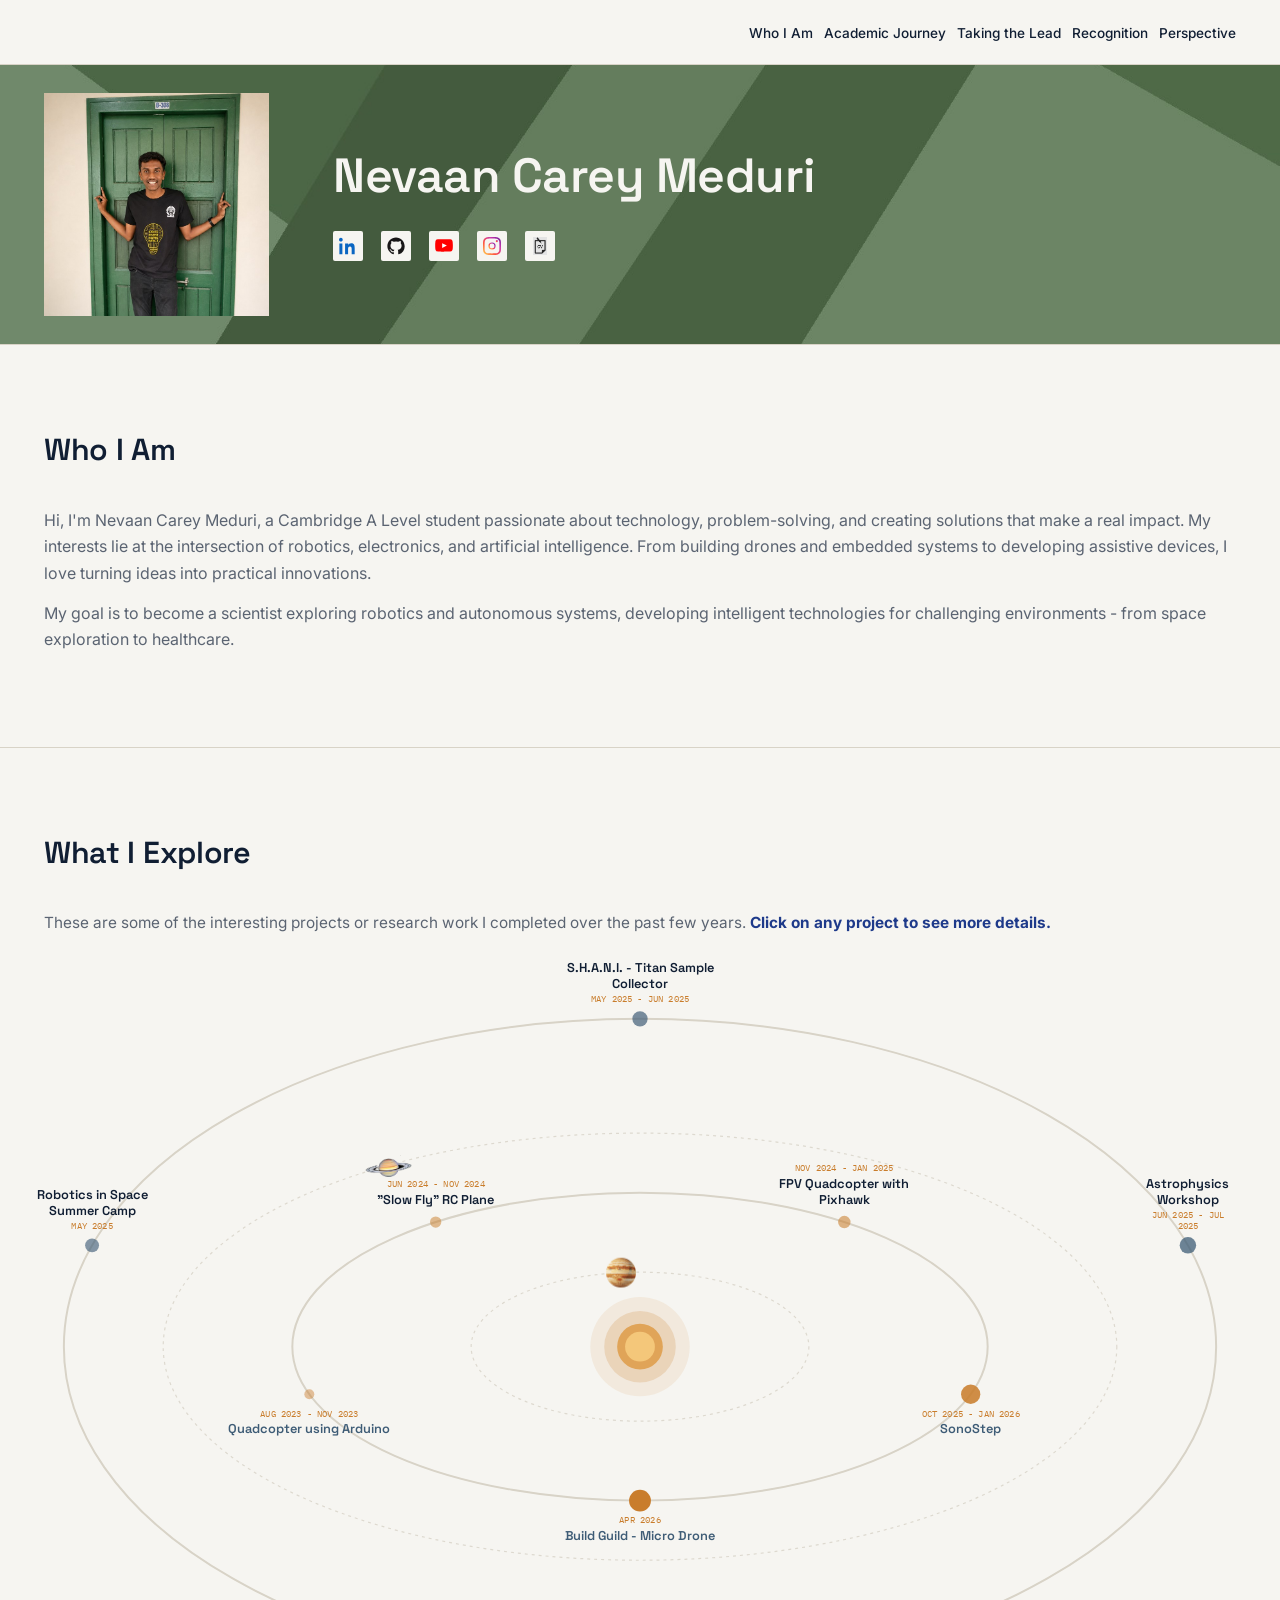
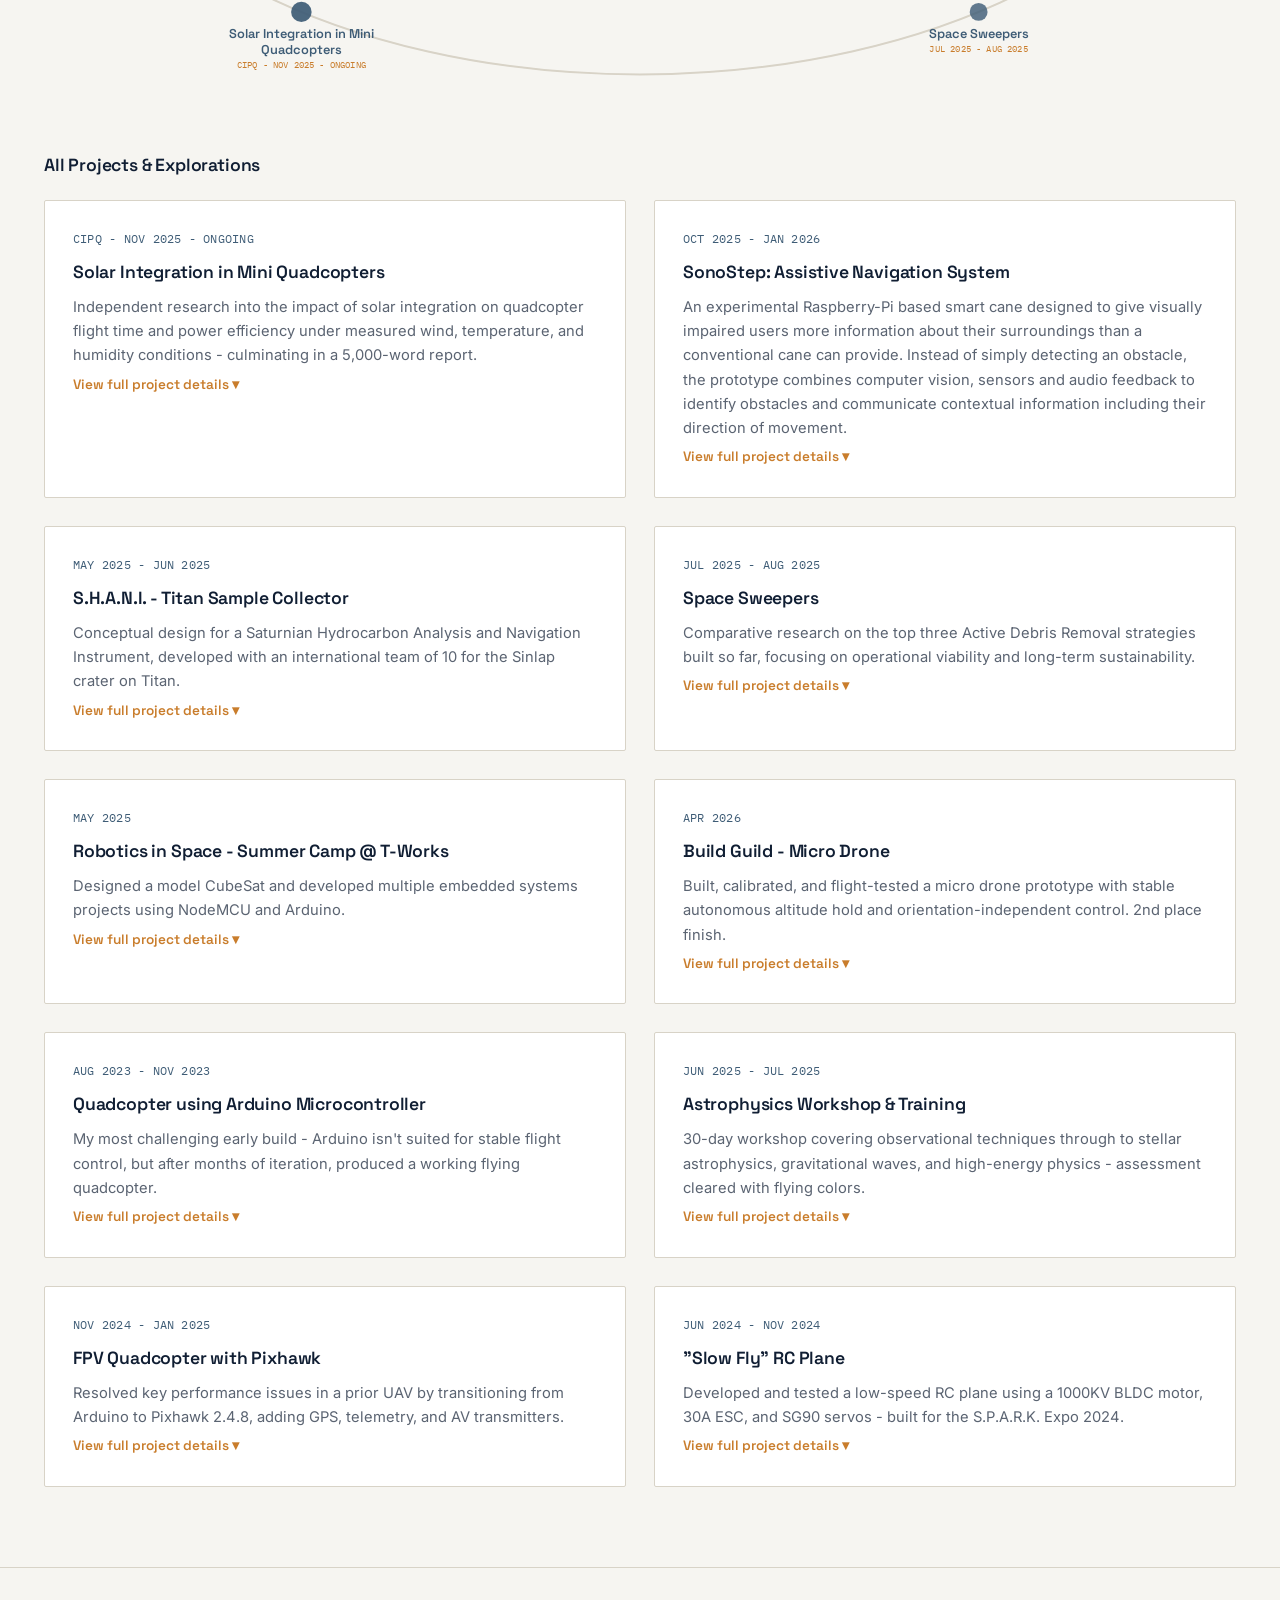
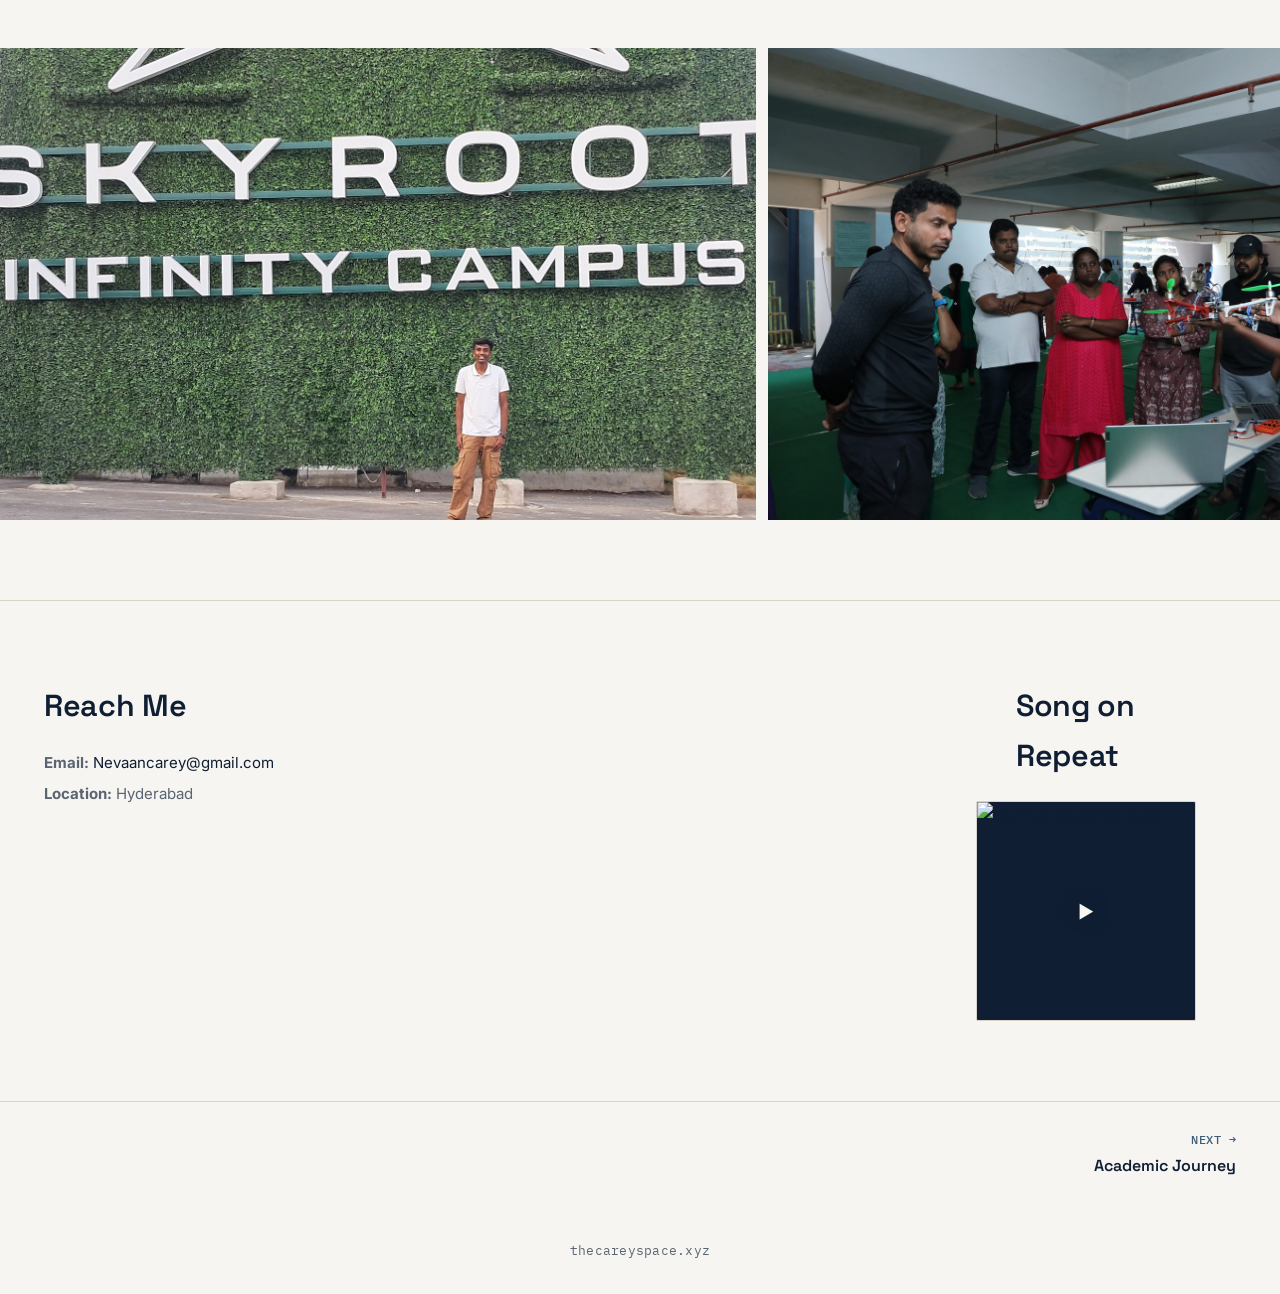
==== commit 95f3227f: "Add files via upload" ====
--- a/index.html
+++ b/index.html
@@ -404,10 +404,7 @@
               <li><strong>Directional information</strong> - Distinguished movement from different directions, including top, bottom, left and right.</li>
               <li><strong>Contextual audio feedback</strong> - translated visual information into spoken feedback intended to help the user interpret the surrounding environment.</li>
             </ul>
-            <div class="card-float-block">
-              <video class="card-inline-video card-inline-video-sm" src="assets/sonostep-trial-clip.mp4" controls preload="metadata"></video>
-              <p>The prototype was subsequently demonstrated through run-through sessions with visually impaired individuals. Their feedback helped us understand an important design consideration beyond technical accuracy: assistive technology must communicate information quickly, clearly and intuitively.</p>
-            </div>
+            <p>The prototype was subsequently demonstrated through run-through sessions with visually impaired individuals. Their feedback helped us understand an important design consideration beyond technical accuracy: assistive technology must communicate information quickly, clearly and intuitively.</p>
 
             <h4>Breakdown of Cost (USD):</h4>
             <table class="card-cost-table">
--- a/assets/style.css
+++ b/assets/style.css
@@ -131,6 +131,7 @@
 
   .card-float-stack{float:right; width:280px; max-width:45%; margin:0 0 14px 18px; display:flex; flex-direction:column; gap:10px;}
   .card-float-stack .card-inline-video{float:none; width:100%; max-width:100%; margin:0;}
+  .card-youtube-embed{aspect-ratio:16/9;}
   .card-inline-img{width:100%; display:block; border-radius:2px; box-shadow:0 6px 16px rgba(16,30,51,0.15); aspect-ratio:700/516;}
 
   .card-side-by-side{display:flex; gap:20px; margin-top:20px;}
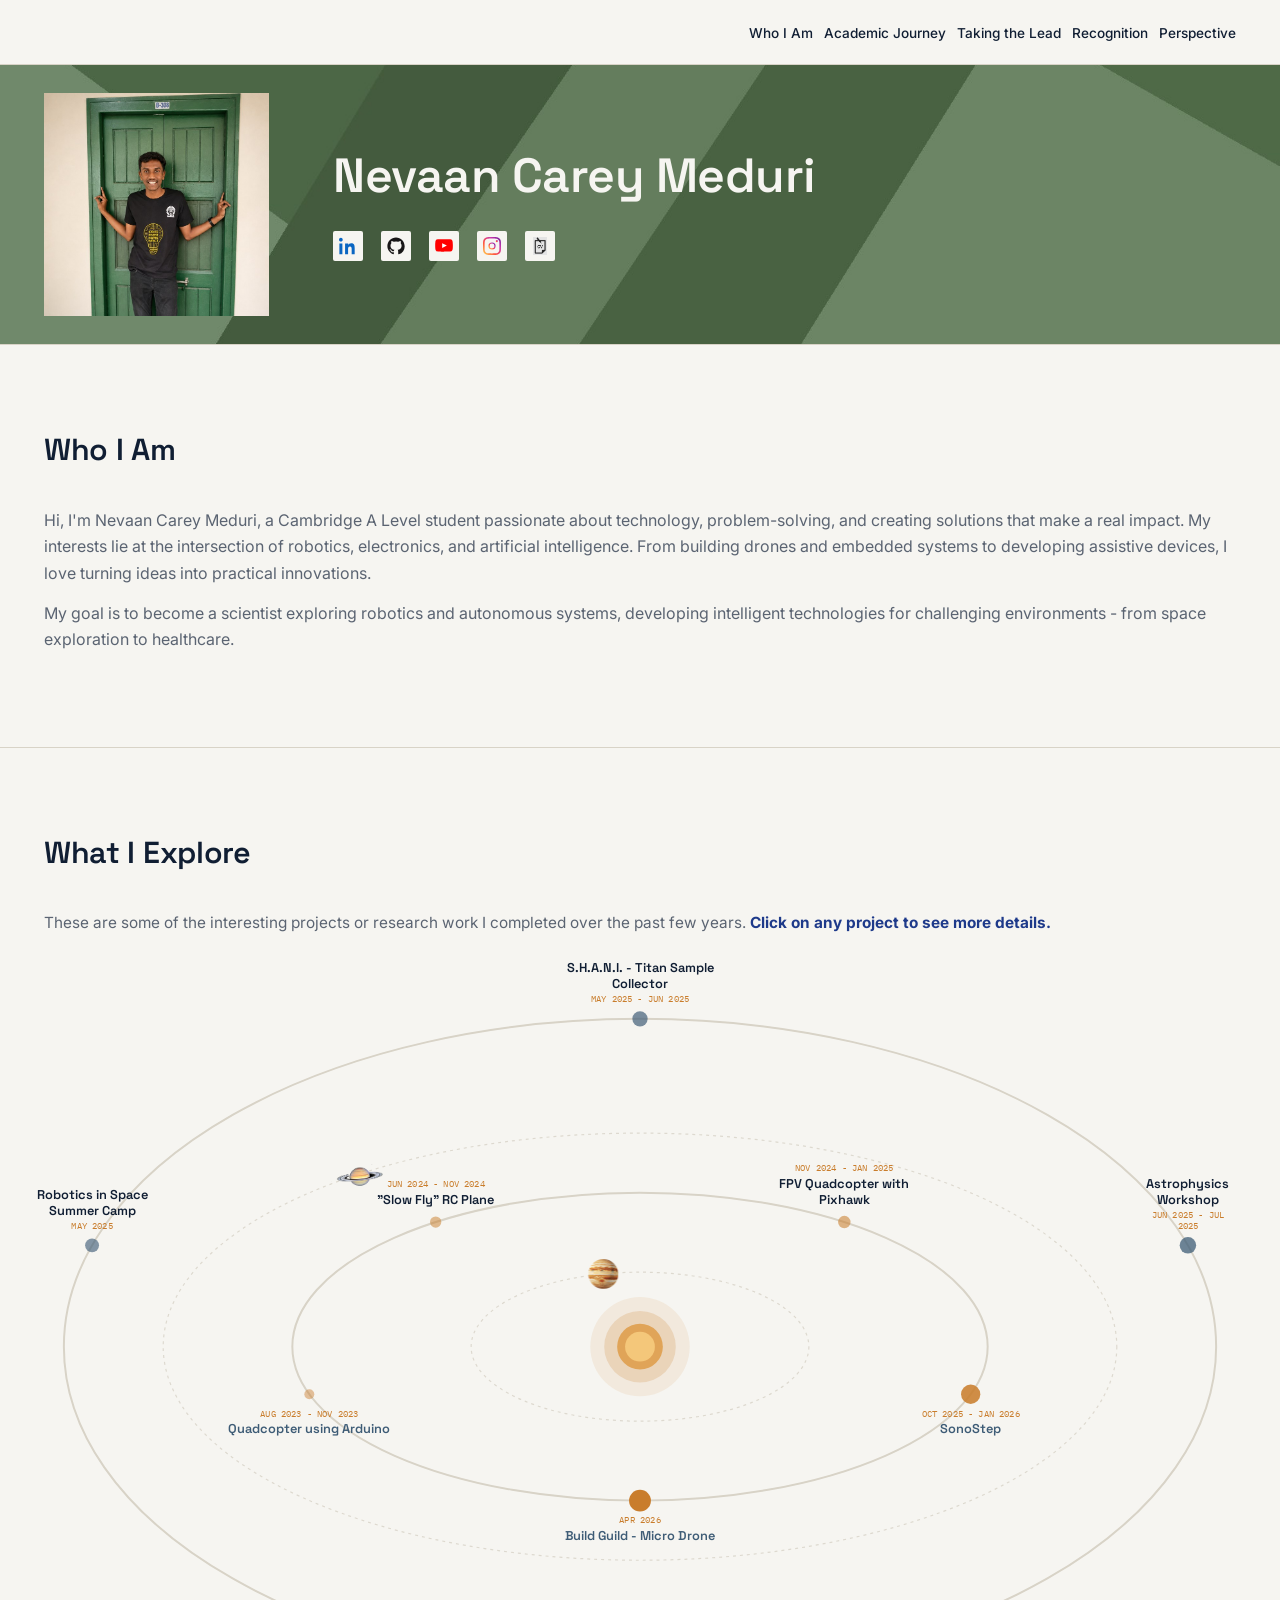
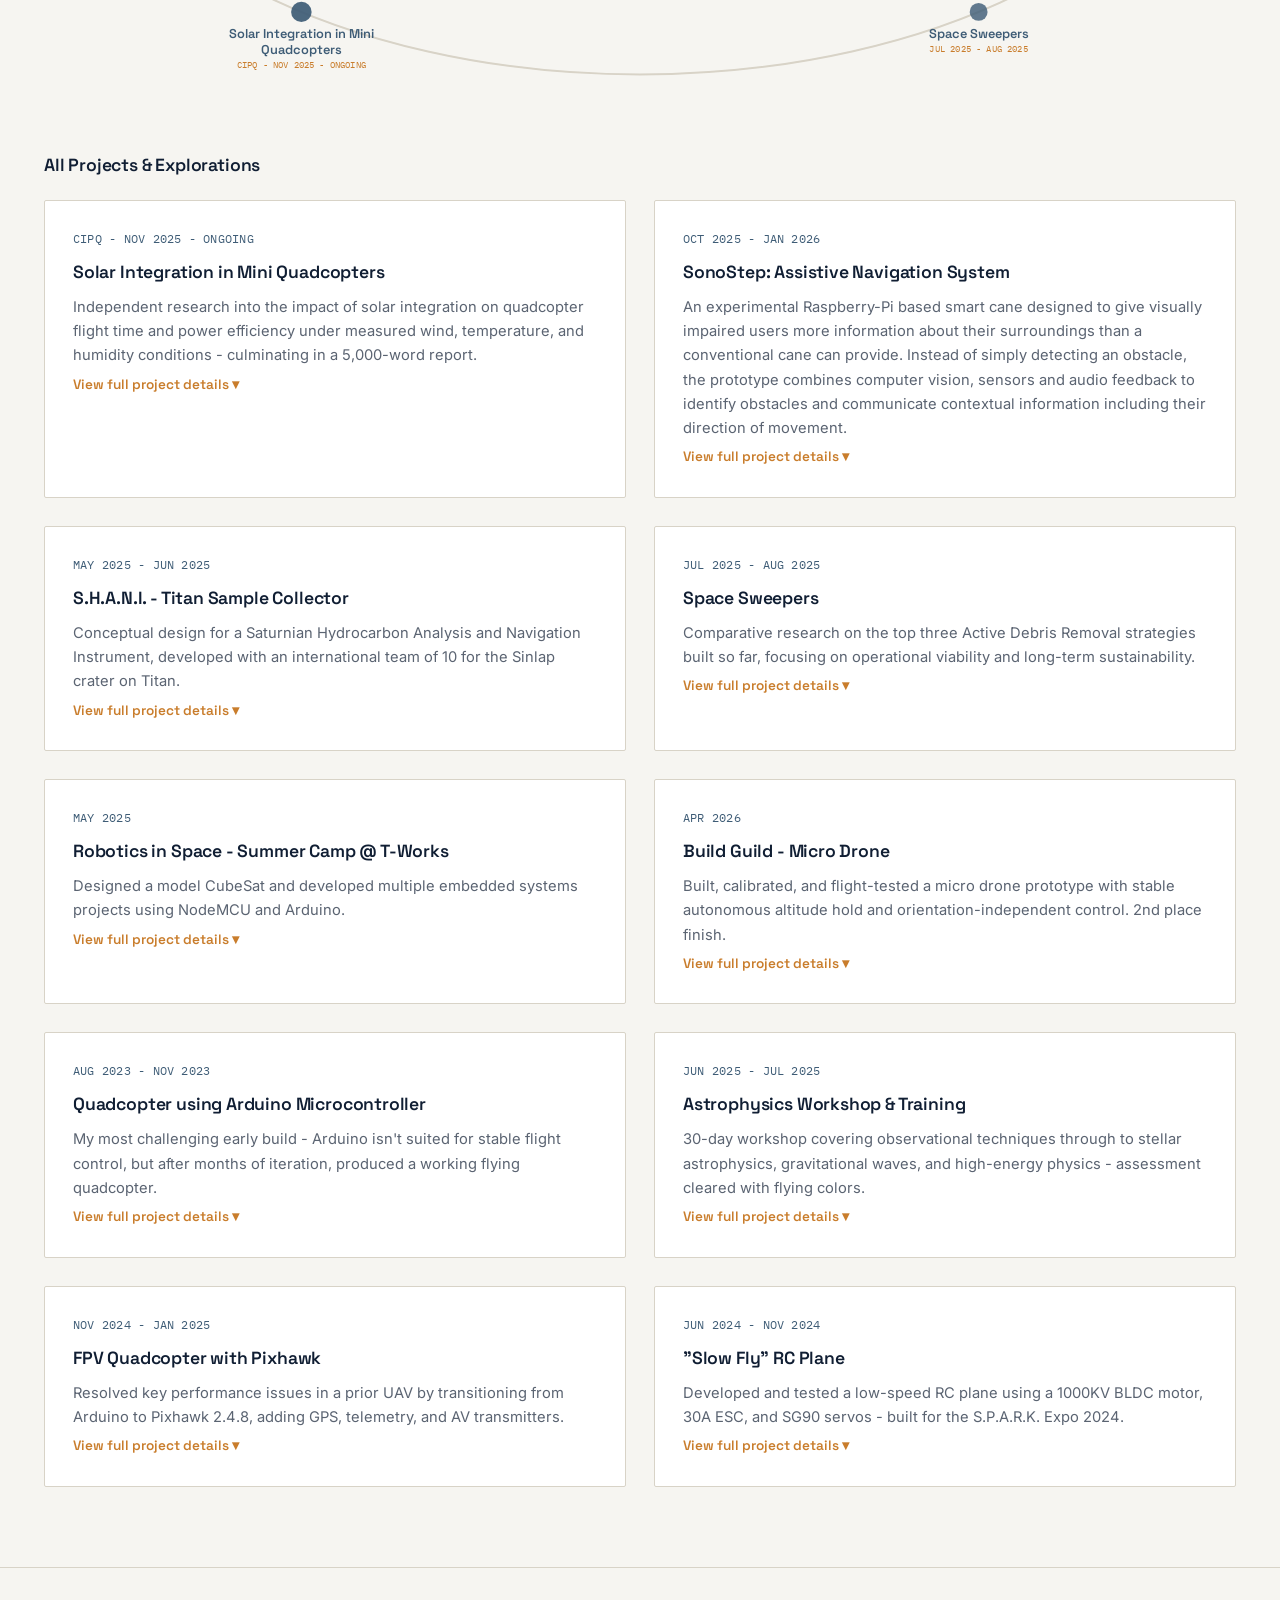
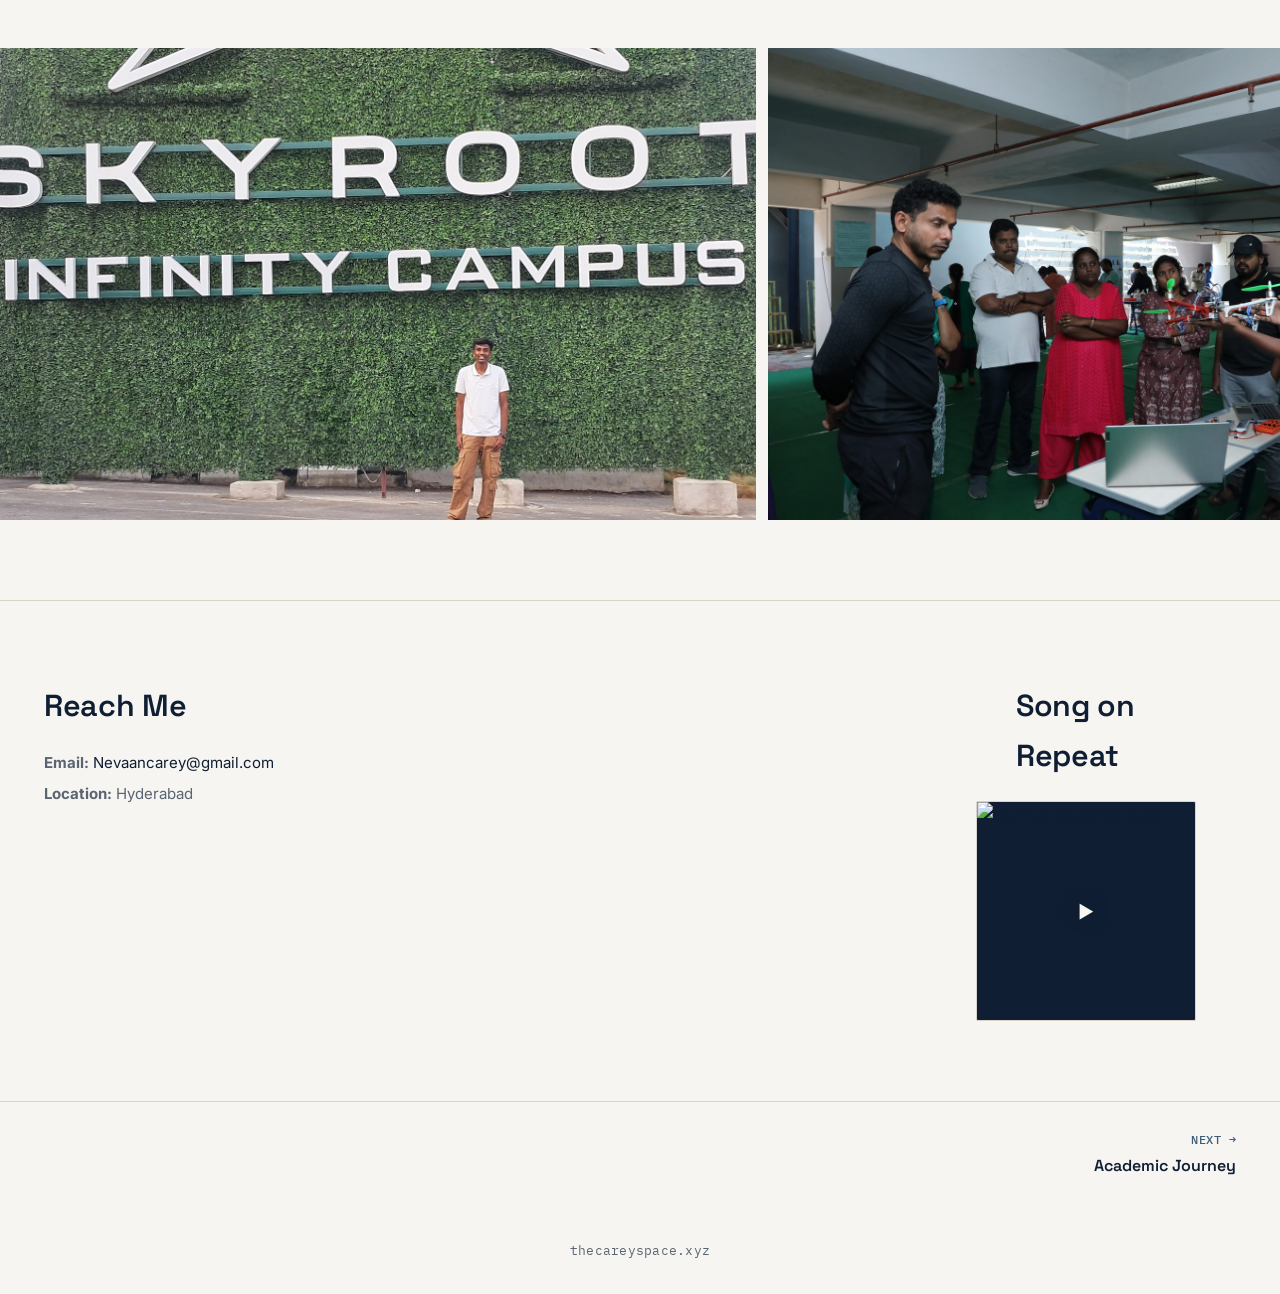
==== commit c6400dcc: "Add files via upload" ====
--- a/index.html
+++ b/index.html
@@ -438,7 +438,7 @@
             </div>
 
             <h4>Support from the School:</h4>
-            <p>Our school Keystone International School provided guidance, resources, and access to the <a href="https://www.keystoneeducation.in/our-innovation" target="_blank">Maker's Hive</a> workspace and lab for designing, 3D printing, prototyping, testing, and refining the device. Most importantly the school also supported our outreach to organizations serving visually impaired individuals, helping us seek their constant inputs and feedback throughout the development process.</p>
+            <p>Our school <a href="https://www.keystoneeducation.in/" target="_blank">Keystone International School</a> provided guidance, resources, and access to the <a href="https://www.keystoneeducation.in/our-innovation" target="_blank">Maker's Hive</a> workspace and lab for designing, 3D printing, prototyping, testing, and refining the device. Most importantly the school also supported our outreach to organizations serving visually impaired individuals, helping us seek their constant inputs and feedback throughout the development process.</p>
 
             <h4>What I Learned:</h4>
             <p>SonoStep changed how I think about engineering projects. I learned that building a working prototype is only one part of the process. The more difficult question is whether the technology communicates the right information, at the right time, in a form that a real user can understand.</p>
--- a/assets/style.css
+++ b/assets/style.css
@@ -110,6 +110,14 @@
   .card-details a{color:var(--accent);}
   .card-recognition-block a{color:#1560BD;}
 
+  a[href="https://yip.iitkgp.ac.in/results"],
+  a[href="https://lnkd.in/p/dGD7UUPz"],
+  a[href="https://x.com/DrSukantaBJP/status/2007788289441632693?s=20"],
+  a[href="https://www.keystoneeducation.in/"],
+  a[href="https://www.keystoneeducation.in/our-innovation"]{
+    color:#1560BD; font-weight:700;
+  }
+
   .card-detail-media-row{display:flex; gap:18px; align-items:flex-start; margin-bottom:10px;}
 
   .card-float-block{overflow:auto;}
@@ -166,7 +174,7 @@
   .card-cost-table td:not(:first-child){text-align:center;}
   .card-cost-table .cost-total-row td{font-weight:700; color:var(--ink); background:var(--base);}
 
-  .card-tech-row{display:flex; gap:48px; align-items:flex-start; margin:14px 0;}
+  .card-tech-row{display:flex; gap:48px; align-items:flex-start; justify-content:center; margin:14px 0;}
   .card-tech-img{width:220px; flex:0 0 auto; border-radius:2px; box-shadow:0 6px 16px rgba(16,30,51,0.15); aspect-ratio:896/1152;}
   table.card-tech-table{width:auto; flex:1; max-width:420px; margin-bottom:0;}
 
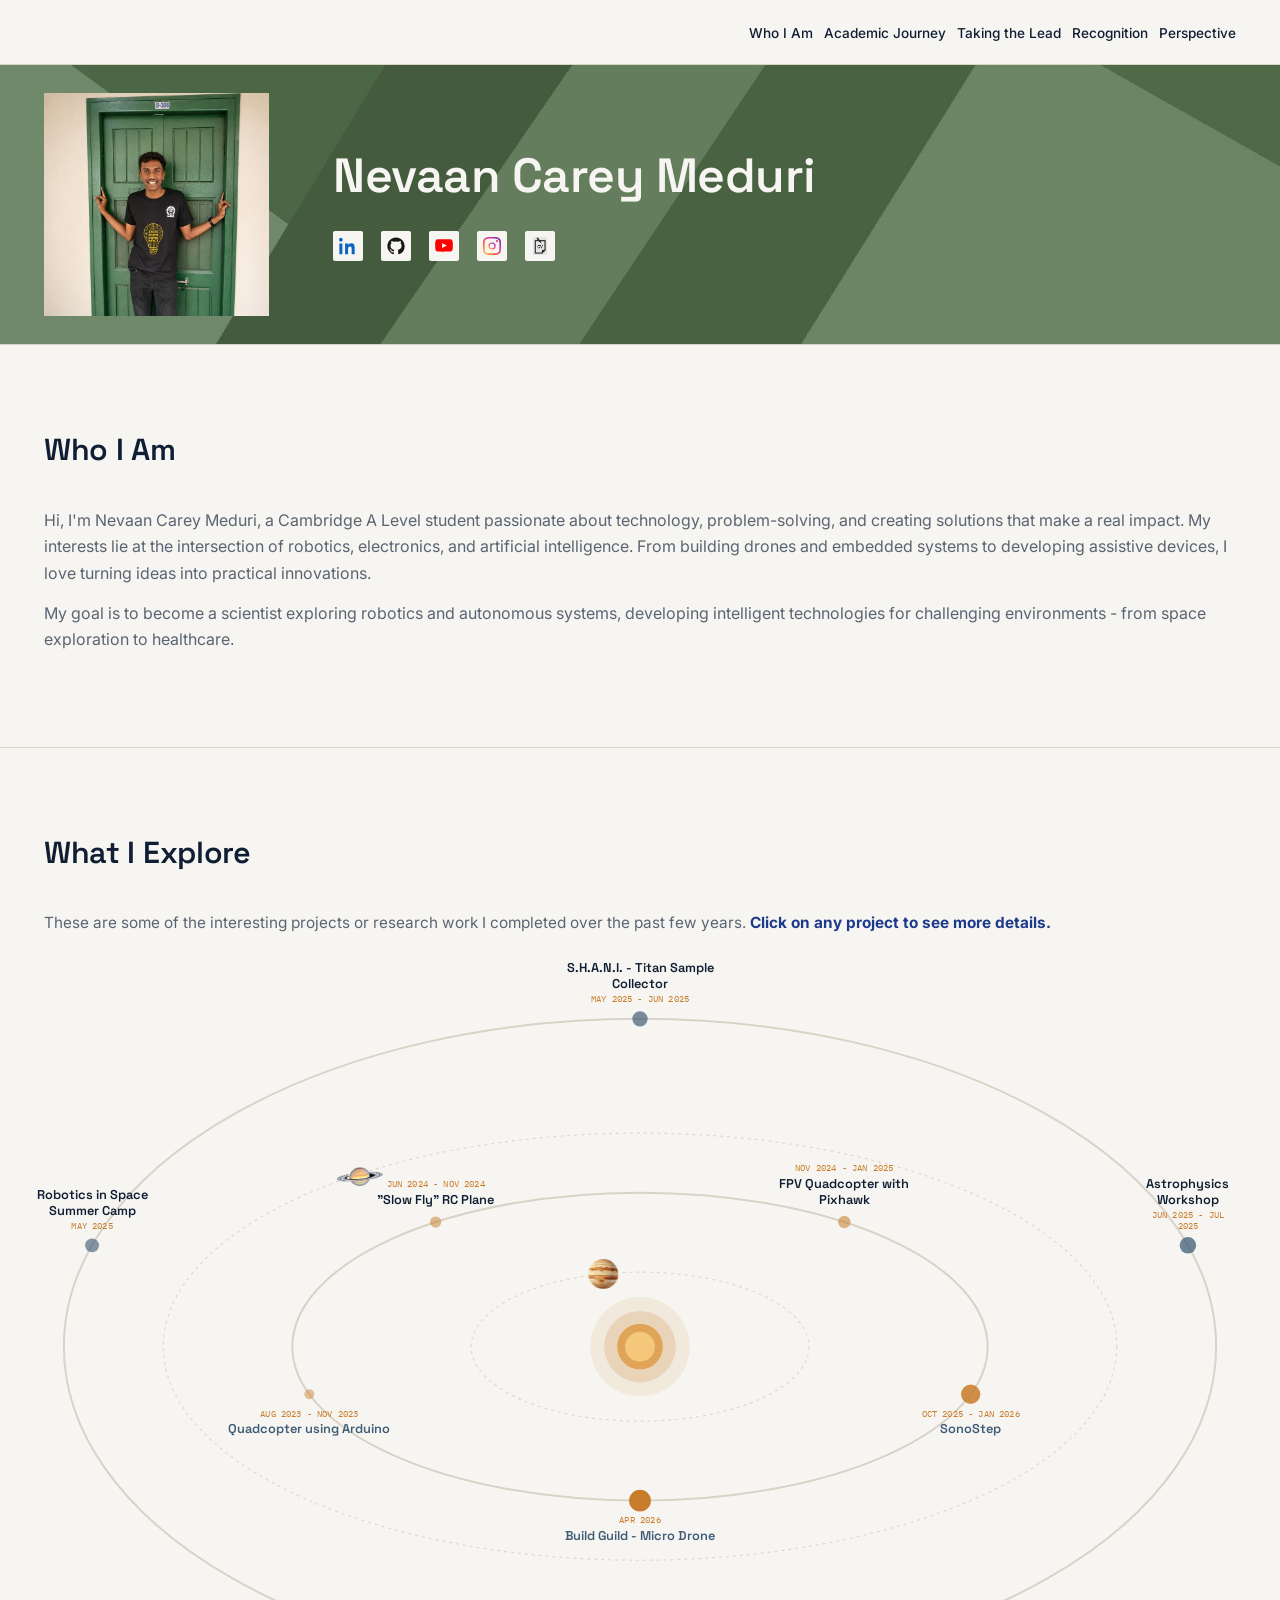
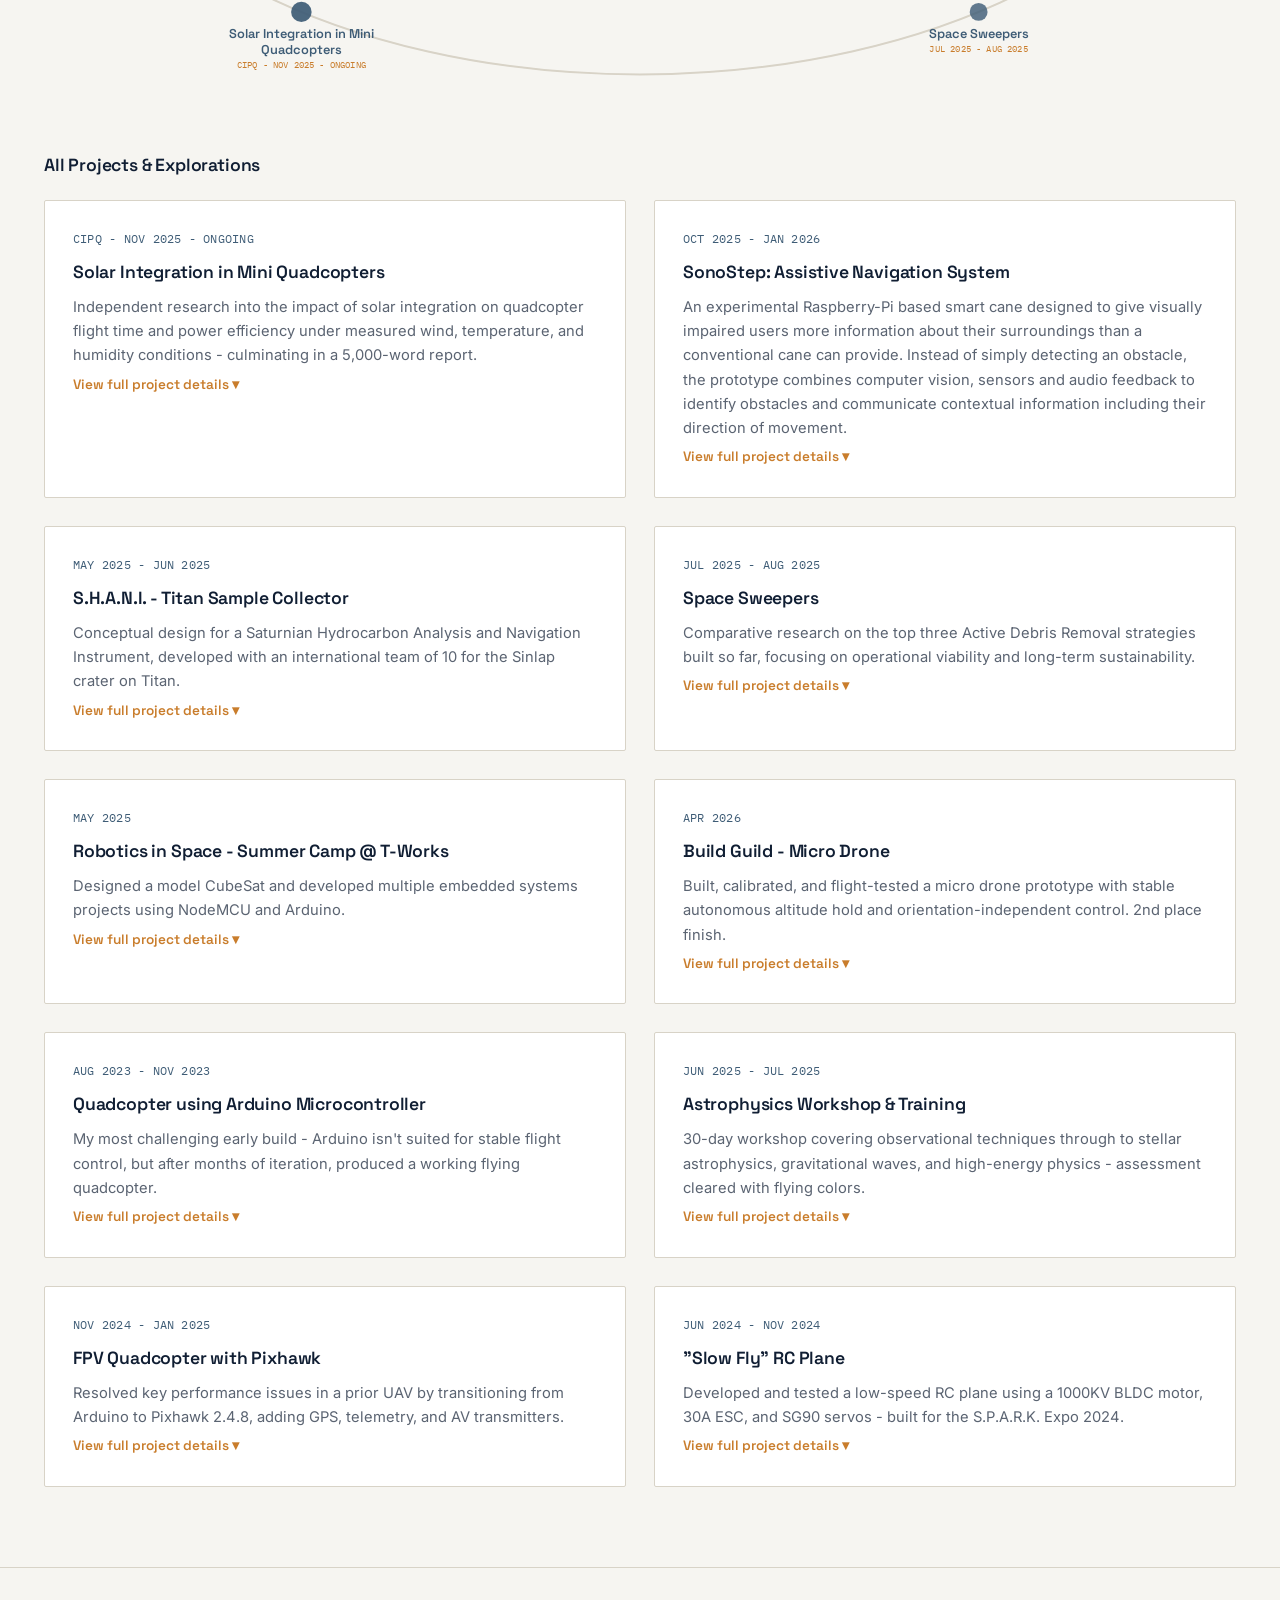
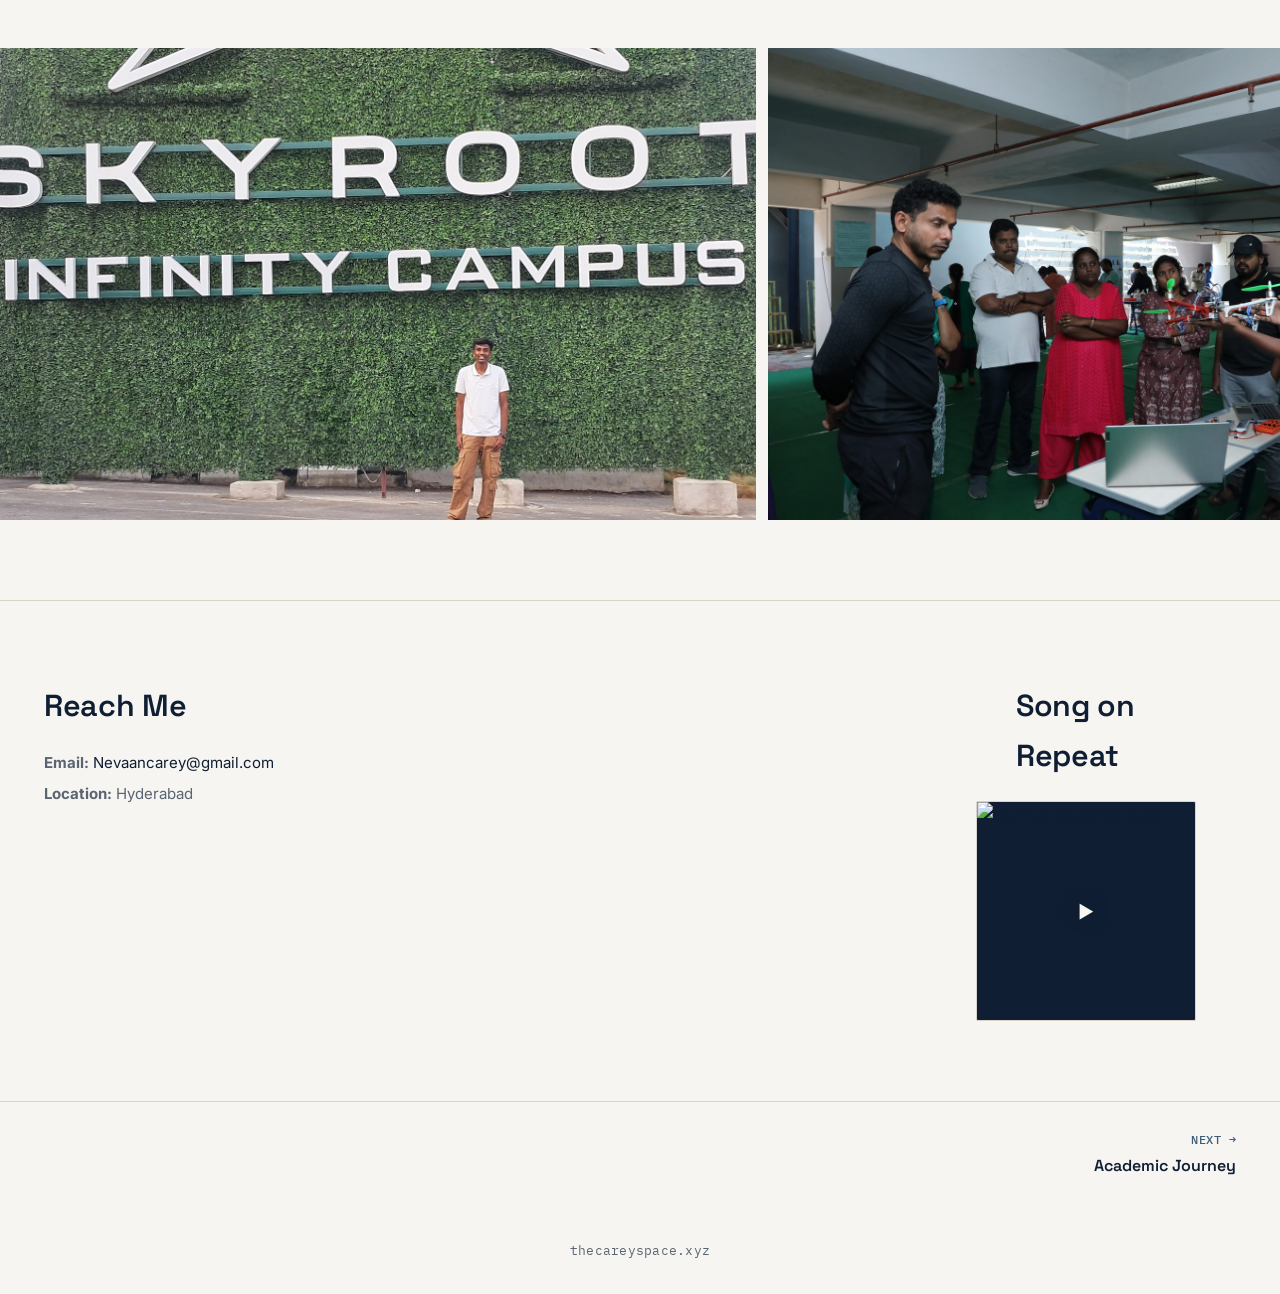
==== commit 9a64324f: "Add files via upload" ====
--- a/index.html
+++ b/index.html
@@ -357,7 +357,9 @@
 
             <h4>My Contribution:</h4>
             <div class="card-float-block">
-              <iframe class="card-inline-video card-youtube-embed" src="https://www.youtube.com/embed/ZGtxCsIL9go" title="SonoStep build process" frameborder="0" allow="accelerometer; autoplay; clipboard-write; encrypted-media; gyroscope; picture-in-picture" allowfullscreen></iframe>
+              <div class="card-inline-video card-youtube-embed card-youtube-thumb" data-yt-id="ZGtxCsIL9go" style="background-image:url('https://img.youtube.com/vi/ZGtxCsIL9go/hqdefault.jpg');" role="button" aria-label="Play SonoStep build process video" tabindex="0">
+                <span class="yt-play-icon">&#9658;</span>
+              </div>
               <p>As Team Leader, my work involved integrating the electronic components, assembling the sensing and processing system, writing code and testing the prototype under different conditions, troubleshooting connectivity and detection issues, and iterating the physical implementation. I also worked on validating whether the system's output was understandable and useful when converted into audio feedback.</p>
             </div>
 
@@ -424,7 +426,9 @@
 
             <div class="card-float-block card-recognition-block">
               <div class="card-float-stack">
-                <iframe class="card-inline-video card-youtube-embed" src="https://www.youtube.com/embed/qwiW-pv1ChI" title="SonoStep award recognition" frameborder="0" allow="accelerometer; autoplay; clipboard-write; encrypted-media; gyroscope; picture-in-picture" allowfullscreen></iframe>
+                <div class="card-inline-video card-youtube-embed card-youtube-thumb" data-yt-id="qwiW-pv1ChI" style="background-image:url('https://img.youtube.com/vi/qwiW-pv1ChI/hqdefault.jpg');" role="button" aria-label="Play SonoStep award recognition video" tabindex="0">
+                  <span class="yt-play-icon">&#9658;</span>
+                </div>
                 <img src="assets/sonostep-booth.jpg" alt="SonoStep team at the Young Innovators Program booth, IIT Kharagpur" class="card-inline-img">
               </div>
               <h4>Recognition:</h4>
@@ -648,6 +652,7 @@
   <div class="lightbox-content">
     <img id="lightbox-img" src="" alt="">
     <video id="lightbox-video" style="display:none;" controls playsinline></video>
+    <iframe id="lightbox-youtube" style="display:none;" frameborder="0" allow="accelerometer; autoplay; clipboard-write; encrypted-media; gyroscope; picture-in-picture" allowfullscreen></iframe>
     <div id="lightbox-caption" class="lightbox-caption"></div>
   </div>
   <button class="lightbox-btn lightbox-next" id="lightbox-next" aria-label="Next photo">&#8250;</button>
@@ -733,6 +738,7 @@
   var lightbox = document.getElementById('lightbox');
   var lightboxImg = document.getElementById('lightbox-img');
   var lightboxVideo = document.getElementById('lightbox-video');
+  var lightboxYoutube = document.getElementById('lightbox-youtube');
   var lightboxPrev = document.getElementById('lightbox-prev');
   var lightboxNext = document.getElementById('lightbox-next');
   var lightboxDots = document.getElementById('lightbox-dots');
@@ -762,6 +768,8 @@
     lightboxVideo.removeAttribute('src');
     lightboxVideo.load();
     lightboxVideo.style.display = 'none';
+    lightboxYoutube.src = '';
+    lightboxYoutube.style.display = 'none';
     lightboxImg.style.display = 'block';
   }
 
@@ -815,6 +823,32 @@
     lightboxVideo.play().catch(function(){});
   }
 
+  function openYoutube(videoId, anchorEl){
+    gallery = [];
+    lightboxImg.style.display = 'none';
+    lightboxVideo.style.display = 'none';
+    lightboxPrev.style.display = 'none';
+    lightboxNext.style.display = 'none';
+    lightboxDots.style.display = 'none';
+    lightboxDots.innerHTML = '';
+    lightboxCaption.style.display = 'none';
+    lightboxCaption.textContent = '';
+
+    var w = Math.min(900, window.innerWidth * 0.92);
+    var h = w * 9 / 16;
+    if (h > window.innerHeight * 0.85) {
+      h = window.innerHeight * 0.85;
+      w = h * 16 / 9;
+    }
+    lightboxYoutube.style.width = w + 'px';
+    lightboxYoutube.style.height = h + 'px';
+    lightboxYoutube.style.display = 'block';
+    lightboxYoutube.src = 'https://www.youtube.com/embed/' + videoId + '?autoplay=1';
+    lightbox.style.display = 'flex';
+  }
+
+  lightboxYoutube.addEventListener('click', function(e){ e.stopPropagation(); });
+
   lightboxPrev.addEventListener('click', function(e){ e.stopPropagation(); show(current - 1); });
   lightboxNext.addEventListener('click', function(e){ e.stopPropagation(); show(current + 1); });
   lightboxVideo.addEventListener('click', function(e){ e.stopPropagation(); });
@@ -831,7 +865,7 @@
     else if (e.key === 'Escape') { lightbox.style.display = 'none'; closeVideo(); }
   });
 
-  return { open: open, openVideo: openVideo };
+  return { open: open, openVideo: openVideo, openYoutube: openYoutube };
 })();
 
 (function(){
@@ -860,6 +894,21 @@
     img.addEventListener('click', function(e){
       e.stopPropagation();
       LightboxGallery.open(gallery, parseInt(img.getAttribute('data-idx'), 10), 'cover');
+    });
+  });
+})();
+
+(function(){
+  if (!LightboxGallery) return;
+
+  document.querySelectorAll('.card-youtube-thumb').forEach(function(thumb){
+    function trigger(e){
+      e.stopPropagation();
+      LightboxGallery.openYoutube(thumb.getAttribute('data-yt-id'));
+    }
+    thumb.addEventListener('click', trigger);
+    thumb.addEventListener('keydown', function(e){
+      if (e.key === 'Enter' || e.key === ' ') { e.preventDefault(); trigger(e); }
     });
   });
 })();
--- a/assets/style.css
+++ b/assets/style.css
@@ -107,14 +107,15 @@
   .card-details p{color:var(--muted); font-size:0.92rem; margin-bottom:10px;}
   .card-details ul{margin:0 0 10px 20px; padding:0;}
   .card-details li{color:var(--muted); font-size:0.92rem; margin-bottom:6px;}
-  .card-details a{color:var(--accent);}
+  .card-details a{color:var(--accent); text-decoration:none;}
   .card-recognition-block a{color:#1560BD;}
 
   a[href="https://yip.iitkgp.ac.in/results"],
   a[href="https://lnkd.in/p/dGD7UUPz"],
   a[href="https://x.com/DrSukantaBJP/status/2007788289441632693?s=20"],
   a[href="https://www.keystoneeducation.in/"],
-  a[href="https://www.keystoneeducation.in/our-innovation"]{
+  a[href="https://www.keystoneeducation.in/our-innovation"],
+  a[href="https://www.linkedin.com/in/suman-chakraborty-415ab3236/"]{
     color:#1560BD; font-weight:700;
   }
 
@@ -140,6 +141,17 @@
   .card-float-stack{float:right; width:280px; max-width:45%; margin:0 0 14px 18px; display:flex; flex-direction:column; gap:10px;}
   .card-float-stack .card-inline-video{float:none; width:100%; max-width:100%; margin:0;}
   .card-youtube-embed{aspect-ratio:16/9;}
+  .card-youtube-thumb{
+    position:relative; background-size:cover; background-position:center;
+    cursor:pointer; display:flex; align-items:center; justify-content:center;
+  }
+  .yt-play-icon{
+    display:flex; align-items:center; justify-content:center;
+    width:56px; height:56px; border-radius:50%;
+    background:rgba(16,30,51,0.75); color:#fff;
+    font-size:1.1rem; padding-left:4px; transition:background 0.2s ease, transform 0.2s ease;
+  }
+  .card-youtube-thumb:hover .yt-play-icon{background:var(--accent); transform:scale(1.08);}
   .card-inline-img{width:100%; display:block; border-radius:2px; box-shadow:0 6px 16px rgba(16,30,51,0.15); aspect-ratio:700/516;}
 
   .card-side-by-side{display:flex; gap:20px; margin-top:20px;}
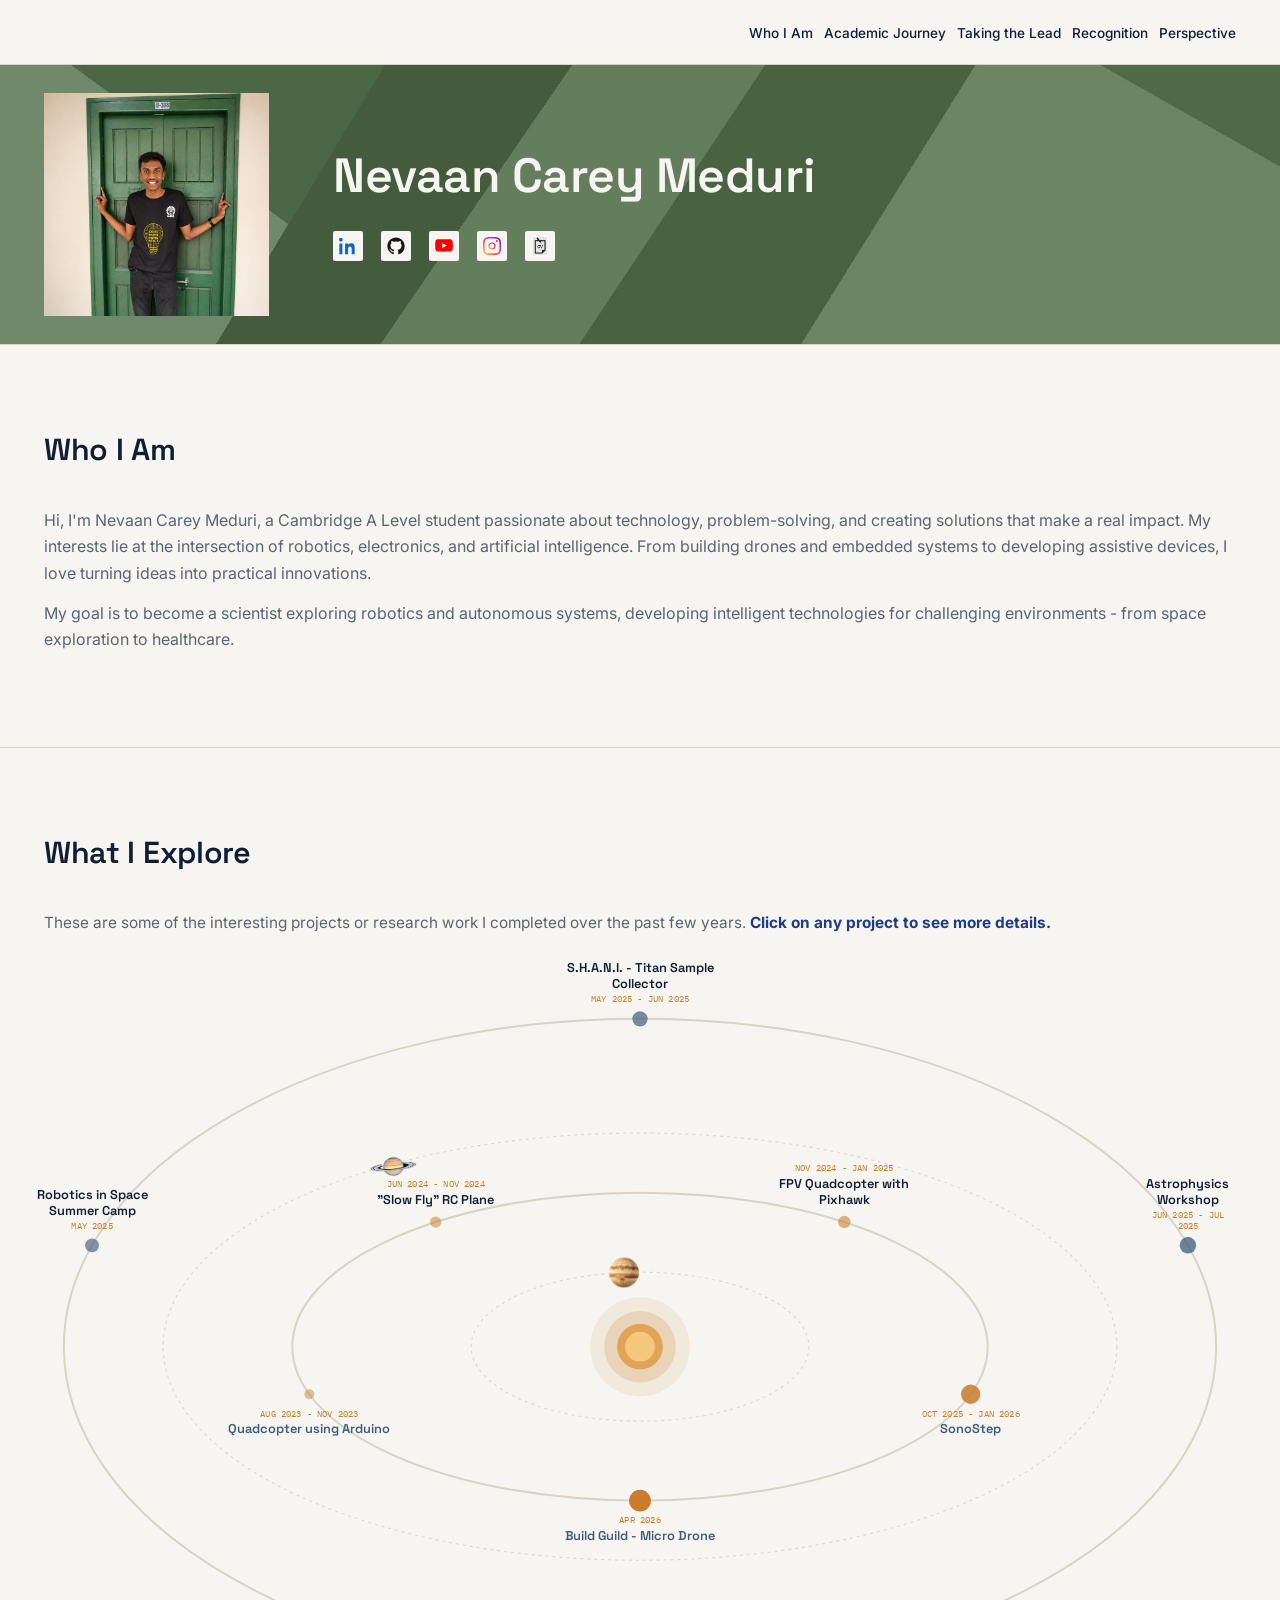
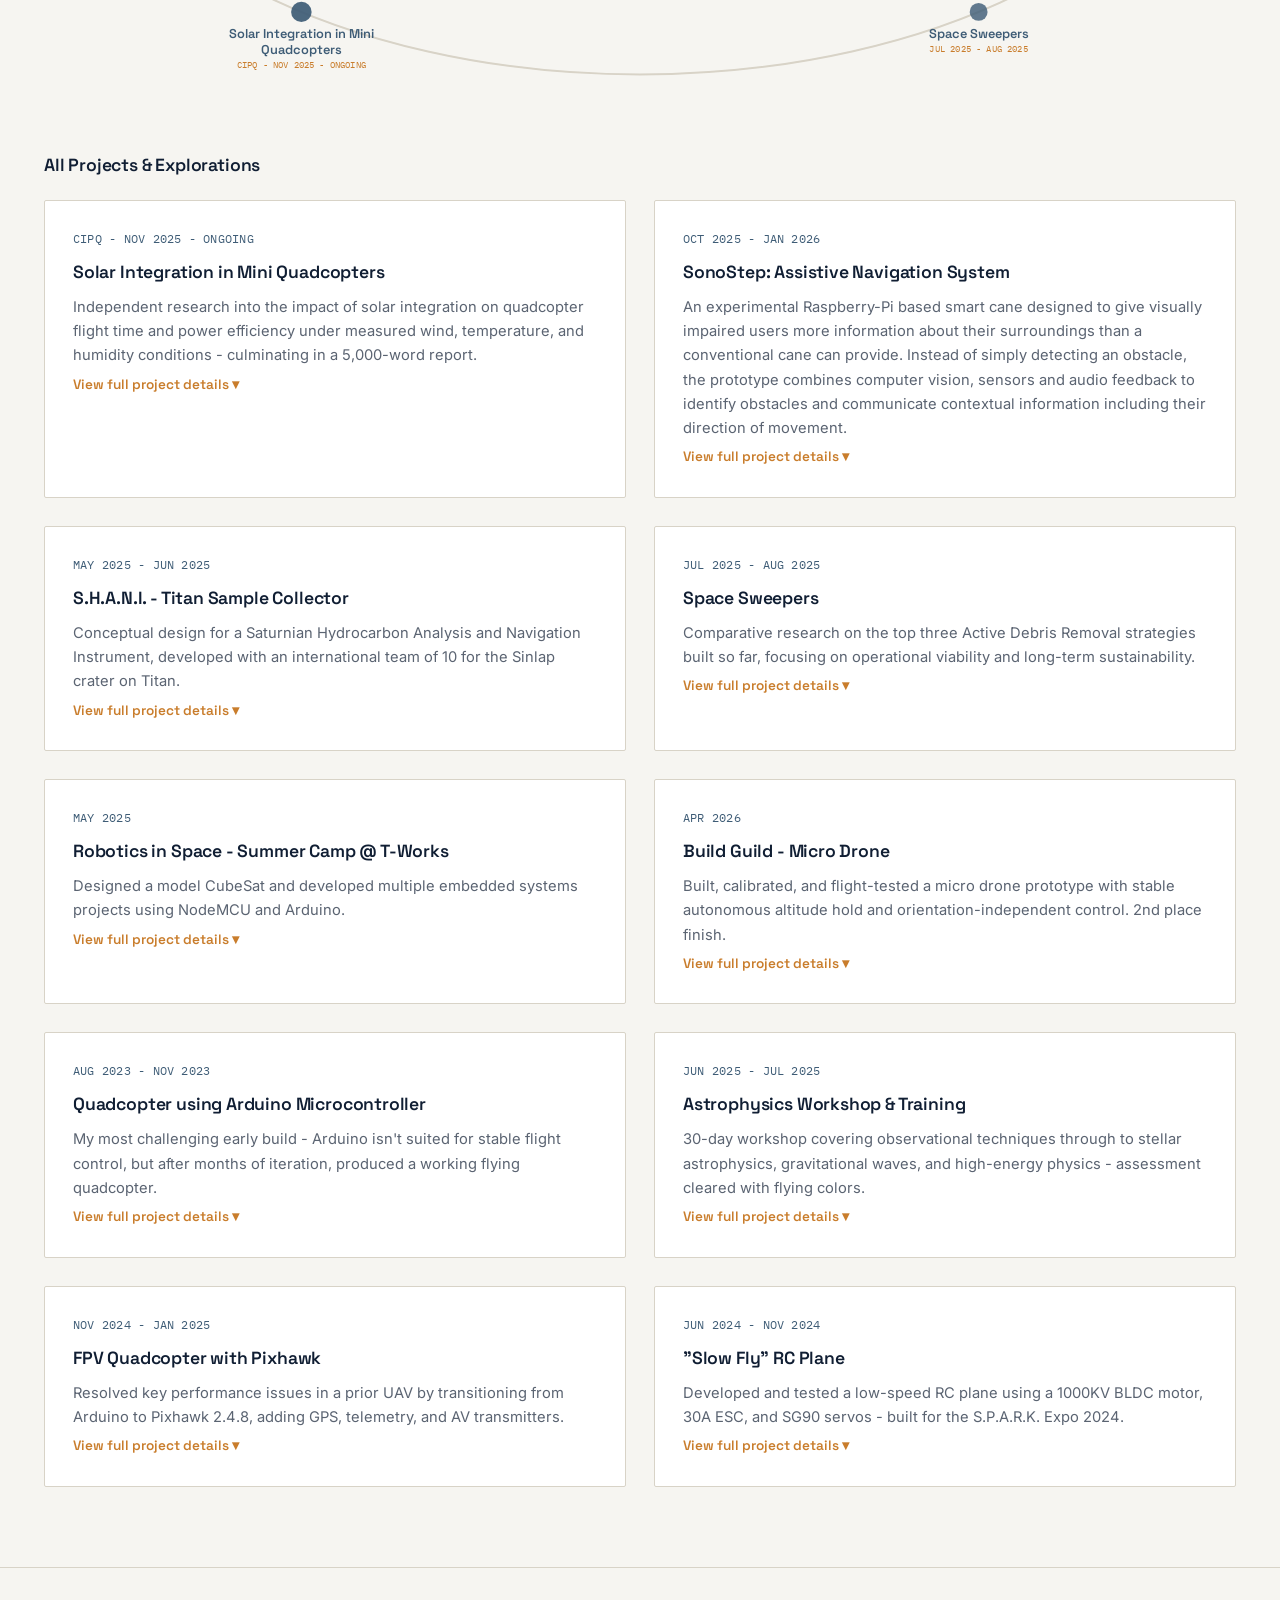
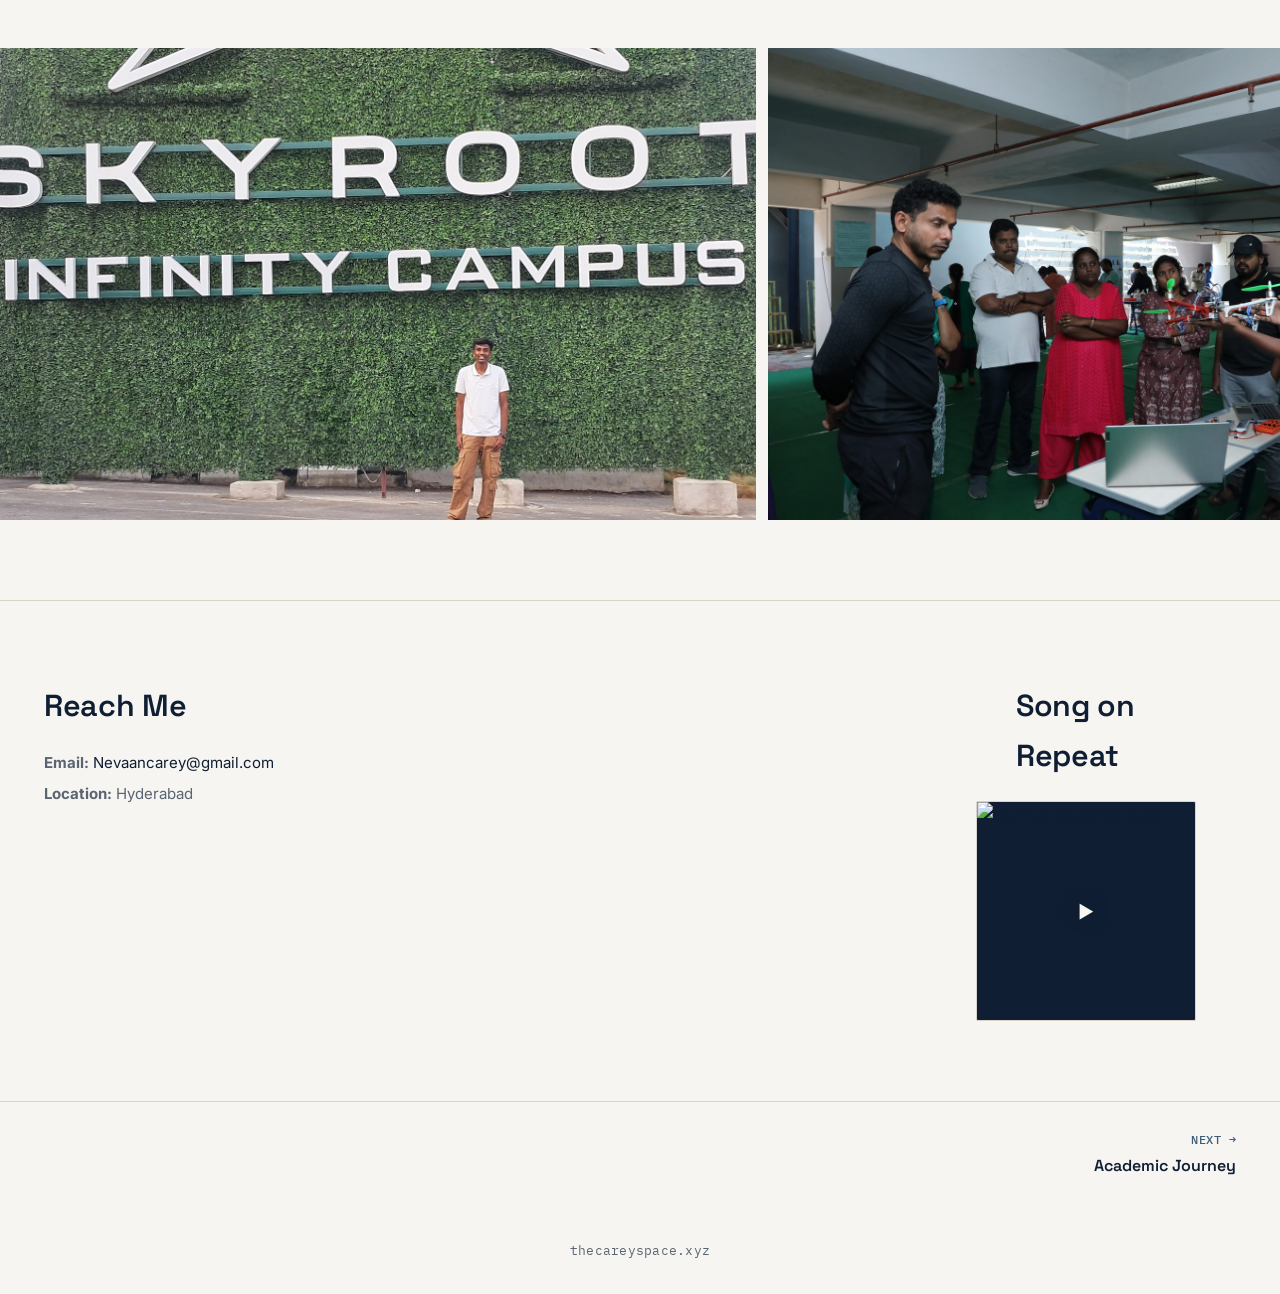
==== commit 227c2404: "Add files via upload" ====
--- a/index.html
+++ b/index.html
@@ -522,7 +522,7 @@
       <div class="marquee-slide"><img src="assets/journal-15.jpg" alt="" data-idx="3"></div>
       <div class="marquee-slide"><img src="assets/journal-16.jpg" alt="" data-idx="4"></div>
       <div class="marquee-slide"><img src="assets/journal-11.jpg" alt="" data-idx="5"></div>
-      <div class="marquee-slide"><video src="assets/journal-video-01.mp4" autoplay muted loop playsinline></video></div>
+      <div class="marquee-slide"><video src="assets/journal-video-01.mp4" preload="auto" autoplay muted loop playsinline></video></div>
       <div class="marquee-slide"><img src="assets/journal-12.jpg" alt="" data-idx="6"></div>
       <div class="marquee-slide"><img src="assets/journal-17.jpg" alt="" data-idx="7"></div>
       <div class="marquee-slide"><img src="assets/journal-44.jpg" alt="" data-idx="8"></div>
@@ -537,7 +537,7 @@
       <div class="marquee-slide"><img src="assets/journal-13.jpg" alt="" data-idx="17"></div>
       <div class="marquee-slide"><img src="assets/journal-25.jpg" alt="" data-idx="18"></div>
       <div class="marquee-slide"><img src="assets/journal-38.jpg" alt="" data-idx="19"></div>
-      <div class="marquee-slide"><video src="assets/journal-video-02.mp4" autoplay muted loop playsinline></video></div>
+      <div class="marquee-slide"><video src="assets/journal-video-02.mp4" preload="auto" autoplay muted loop playsinline></video></div>
       <div class="marquee-slide"><img src="assets/journal-29.jpg" alt="" data-idx="20"></div>
       <div class="marquee-slide"><img src="assets/journal-37.jpg" alt="" data-idx="21"></div>
       <div class="marquee-slide"><img src="assets/journal-19.jpg" alt="" data-idx="22"></div>
@@ -570,7 +570,7 @@
       <div class="marquee-slide"><img src="assets/journal-15.jpg" alt="" data-idx="3"></div>
       <div class="marquee-slide"><img src="assets/journal-16.jpg" alt="" data-idx="4"></div>
       <div class="marquee-slide"><img src="assets/journal-11.jpg" alt="" data-idx="5"></div>
-      <div class="marquee-slide"><video src="assets/journal-video-01.mp4" autoplay muted loop playsinline></video></div>
+      <div class="marquee-slide"><video src="assets/journal-video-01.mp4" preload="auto" autoplay muted loop playsinline></video></div>
       <div class="marquee-slide"><img src="assets/journal-12.jpg" alt="" data-idx="6"></div>
       <div class="marquee-slide"><img src="assets/journal-17.jpg" alt="" data-idx="7"></div>
       <div class="marquee-slide"><img src="assets/journal-44.jpg" alt="" data-idx="8"></div>
@@ -585,7 +585,7 @@
       <div class="marquee-slide"><img src="assets/journal-13.jpg" alt="" data-idx="17"></div>
       <div class="marquee-slide"><img src="assets/journal-25.jpg" alt="" data-idx="18"></div>
       <div class="marquee-slide"><img src="assets/journal-38.jpg" alt="" data-idx="19"></div>
-      <div class="marquee-slide"><video src="assets/journal-video-02.mp4" autoplay muted loop playsinline></video></div>
+      <div class="marquee-slide"><video src="assets/journal-video-02.mp4" preload="auto" autoplay muted loop playsinline></video></div>
       <div class="marquee-slide"><img src="assets/journal-29.jpg" alt="" data-idx="20"></div>
       <div class="marquee-slide"><img src="assets/journal-37.jpg" alt="" data-idx="21"></div>
       <div class="marquee-slide"><img src="assets/journal-19.jpg" alt="" data-idx="22"></div>
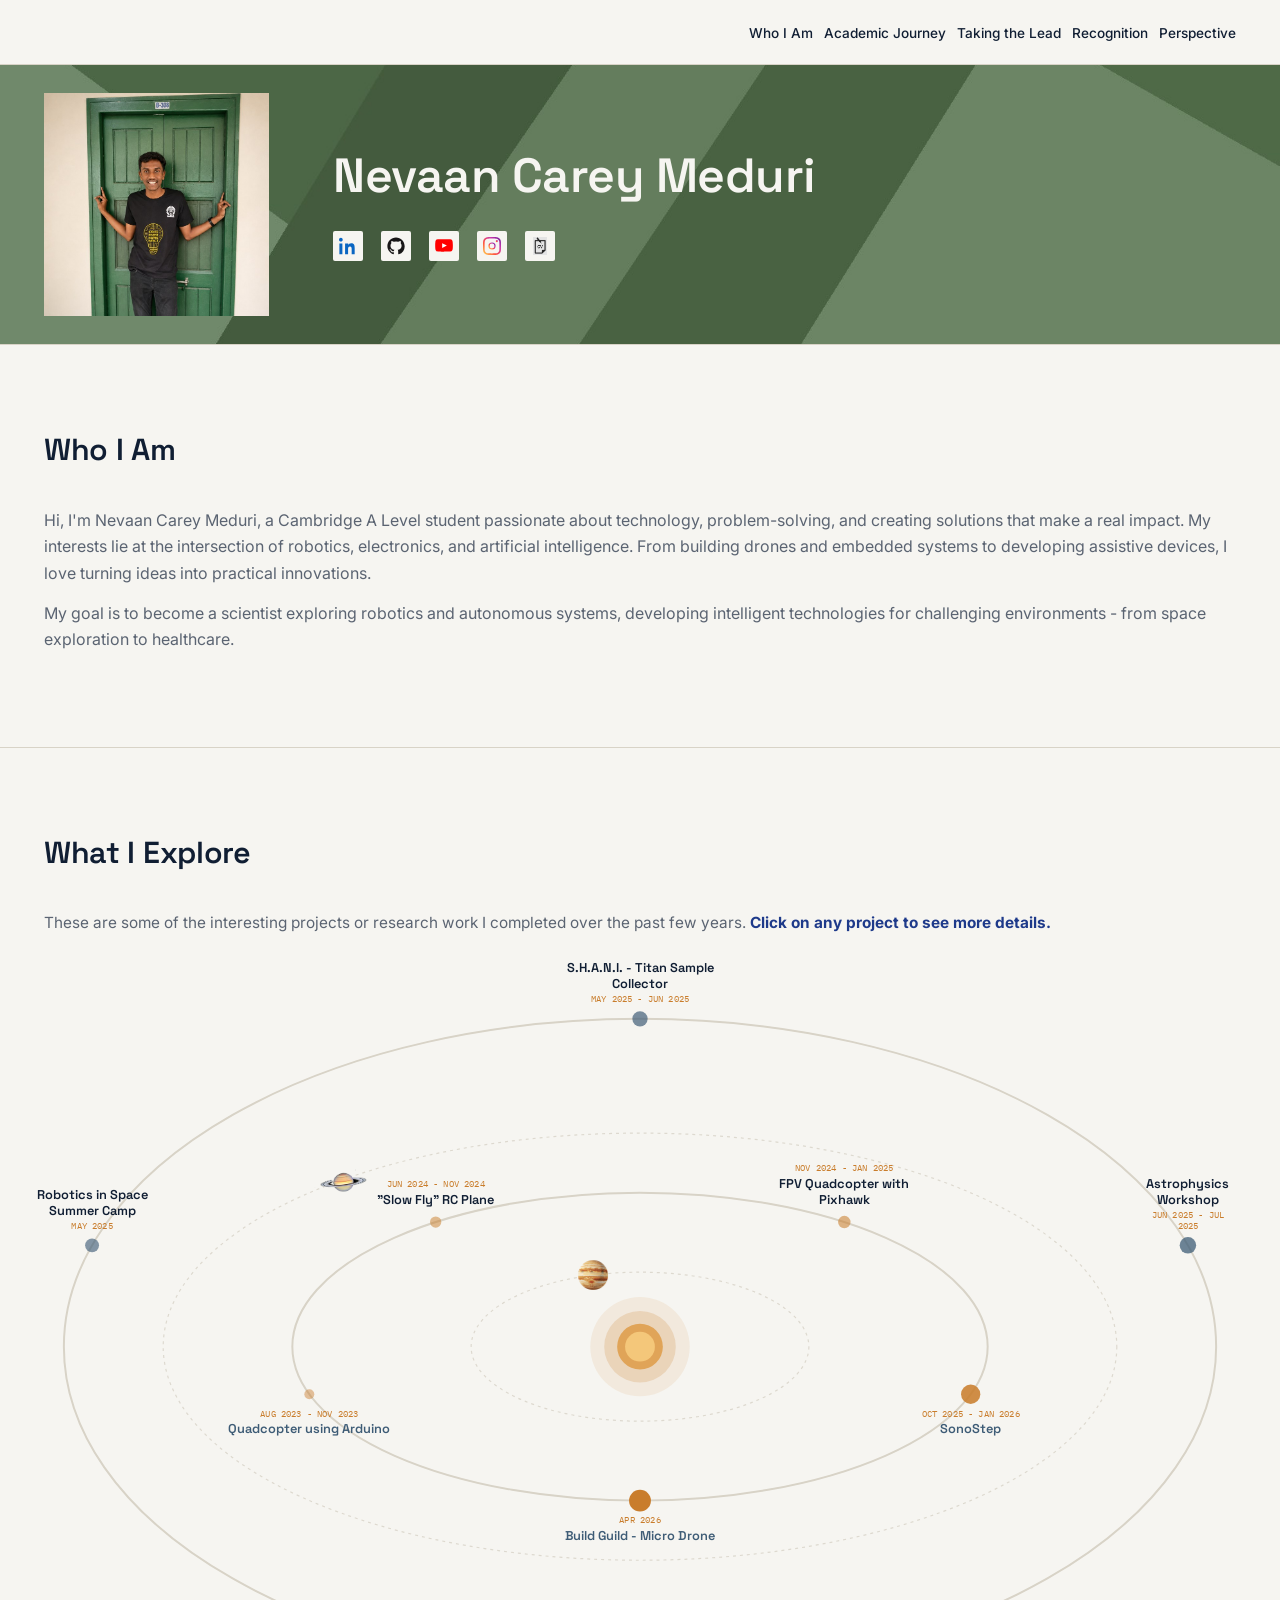
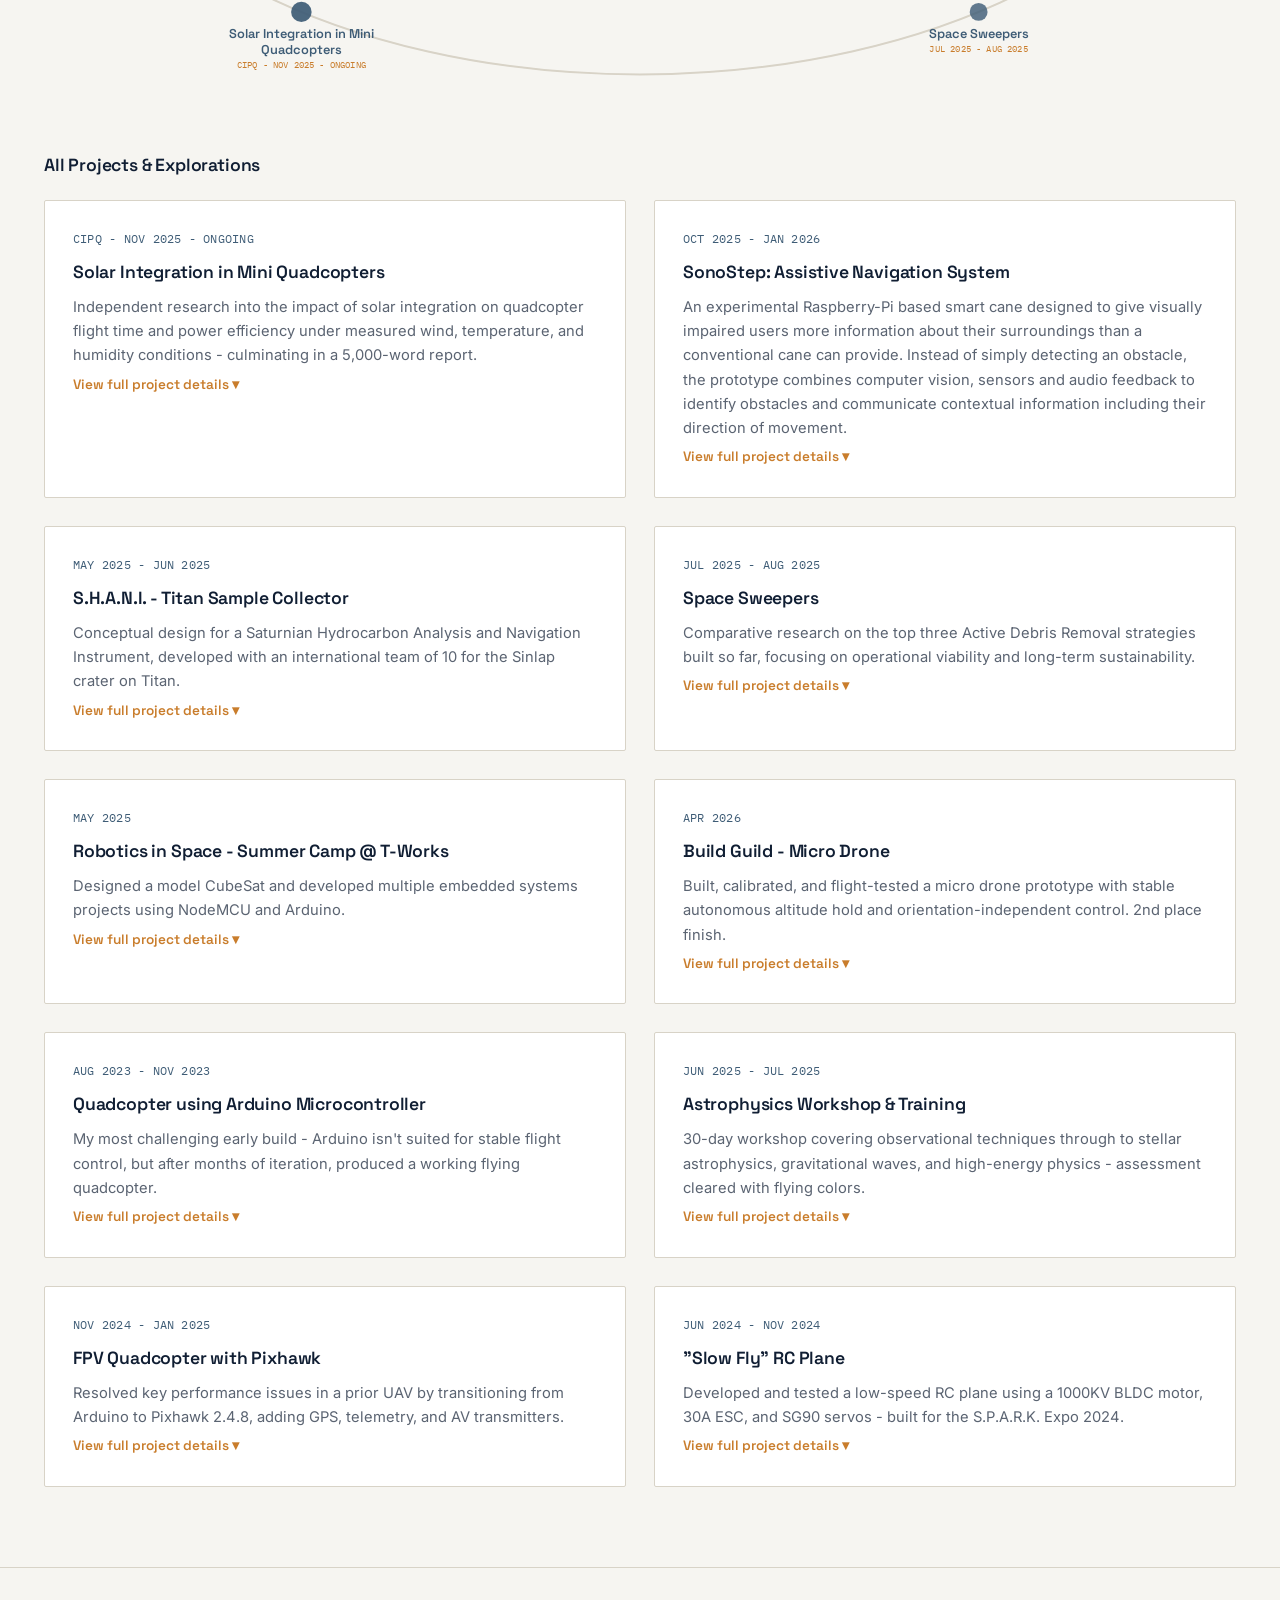
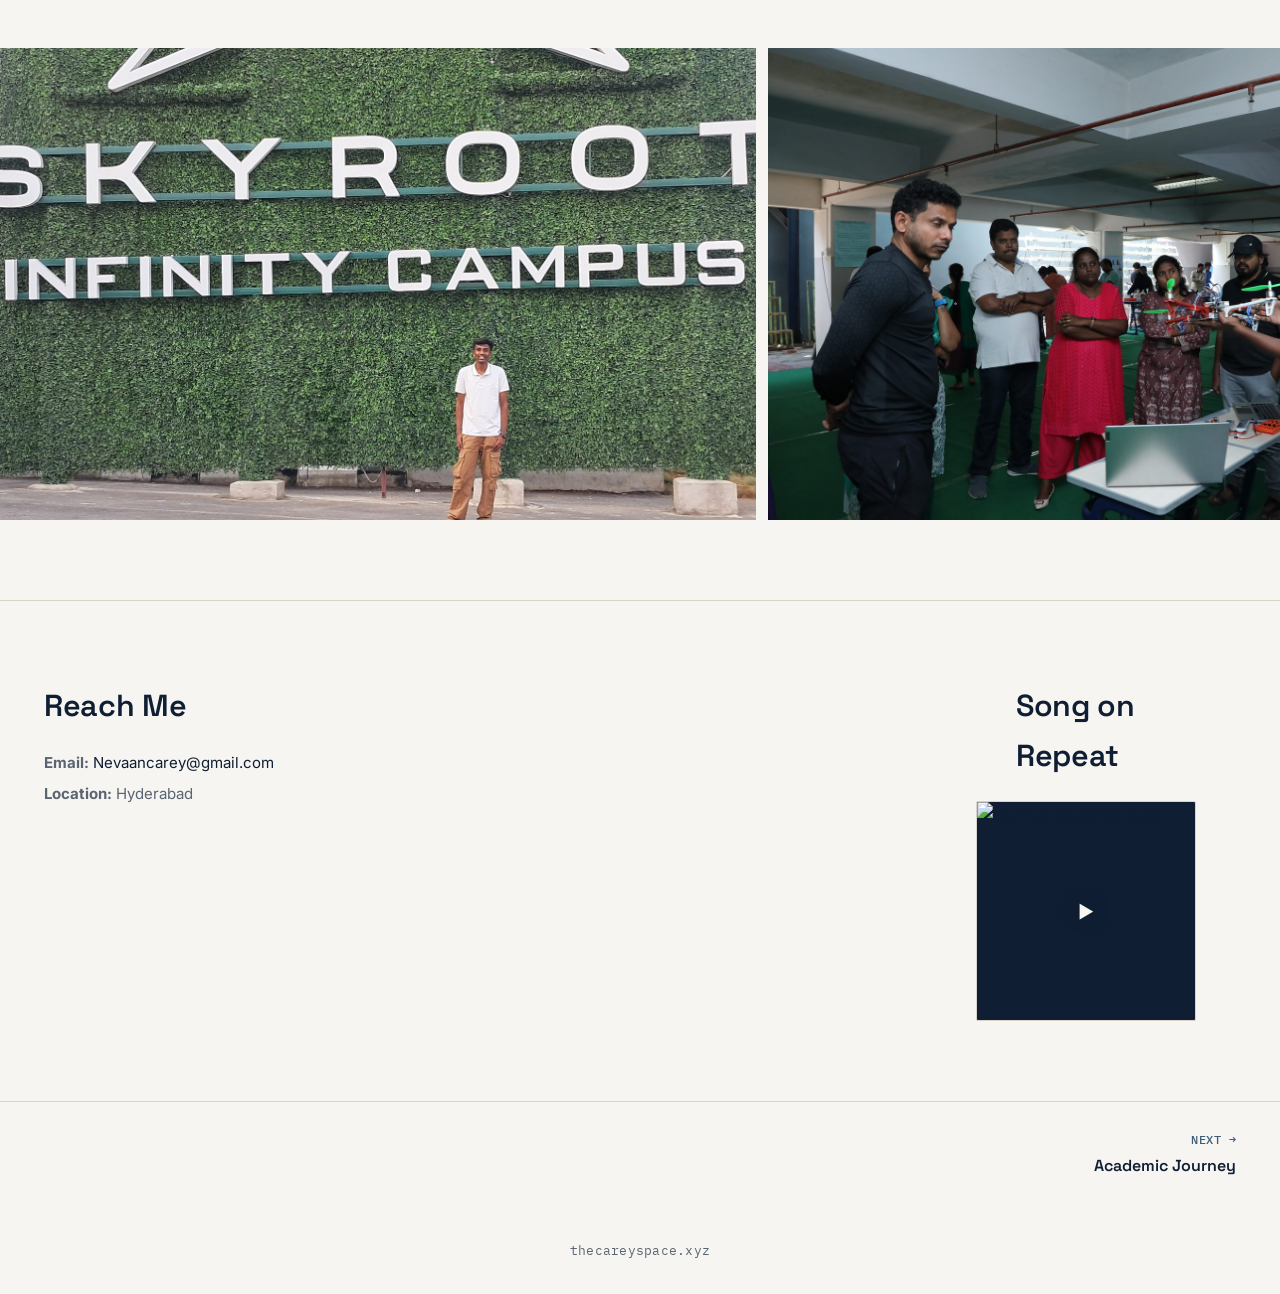
==== commit ca787dd8: "Add files via upload" ====
--- a/index.html
+++ b/index.html
@@ -360,7 +360,8 @@
               <div class="card-inline-video card-youtube-embed card-youtube-thumb" data-yt-id="ZGtxCsIL9go" style="background-image:url('https://img.youtube.com/vi/ZGtxCsIL9go/hqdefault.jpg');" role="button" aria-label="Play SonoStep build process video" tabindex="0">
                 <span class="yt-play-icon">&#9658;</span>
               </div>
-              <p>As Team Leader, my work involved integrating the electronic components, assembling the sensing and processing system, writing code and testing the prototype under different conditions, troubleshooting connectivity and detection issues, and iterating the physical implementation. I also worked on validating whether the system's output was understandable and useful when converted into audio feedback.</p>
+              <p>Being a Team Lead and tech specialist, my work involved both guiding the team and building the system hands-on. On the technical side, I integrated the electronic components, assembled the sensing and processing system, wrote the code, and tested the prototype under different conditions. I troubleshot connectivity and detection issues as they came up and kept iterating on the physical implementation until it worked reliably. As Team Leader, I also validated whether the system's output was understandable and useful once it was converted into audio feedback, because a working prototype only matters if the person using it can understand what it tells them.</p>
+              <p>My teammates also played key roles in bringing the project together. Darsheel took care of the 3D printing of the case, which gave the electronics a protective and practical enclosure. Tanushya took care of all the drawings and poster design, helping us present the project clearly and professionally.</p>
             </div>
 
             <h4>Challenges &amp; Technical Solutions:</h4>
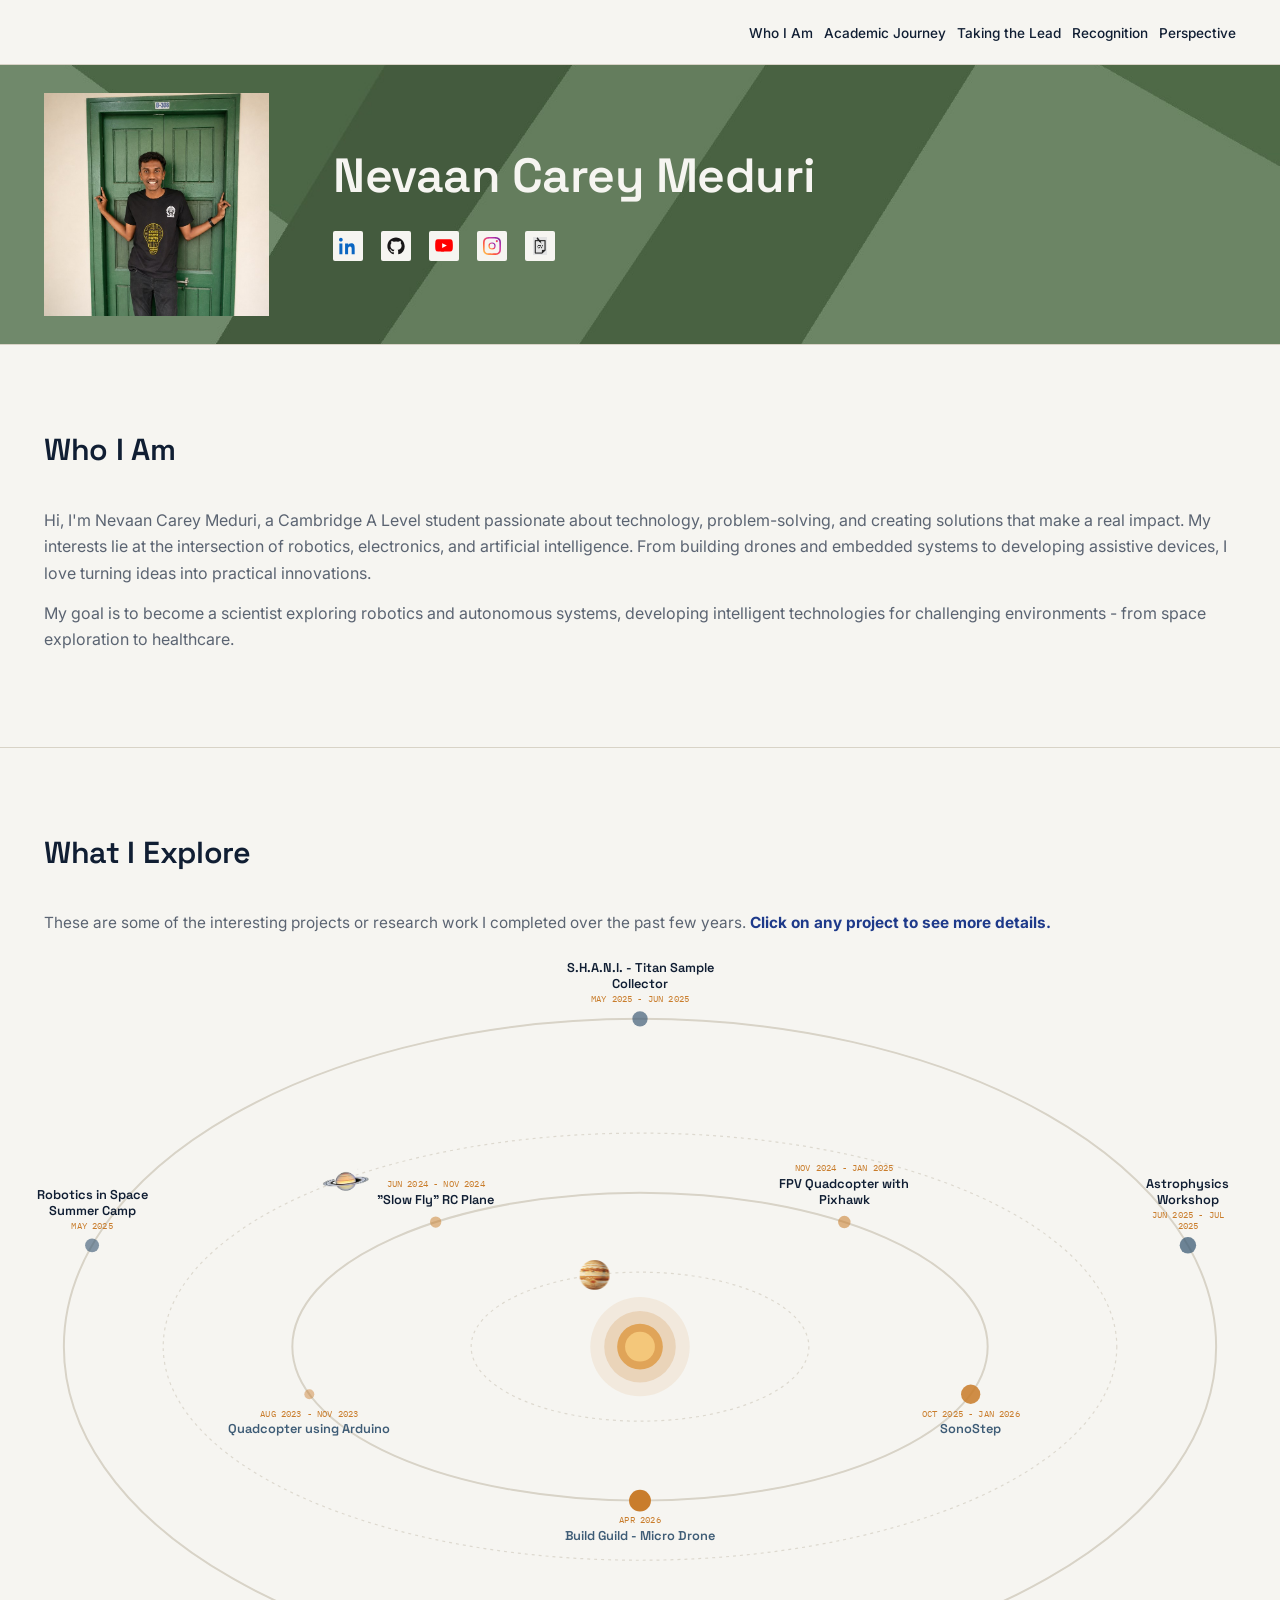
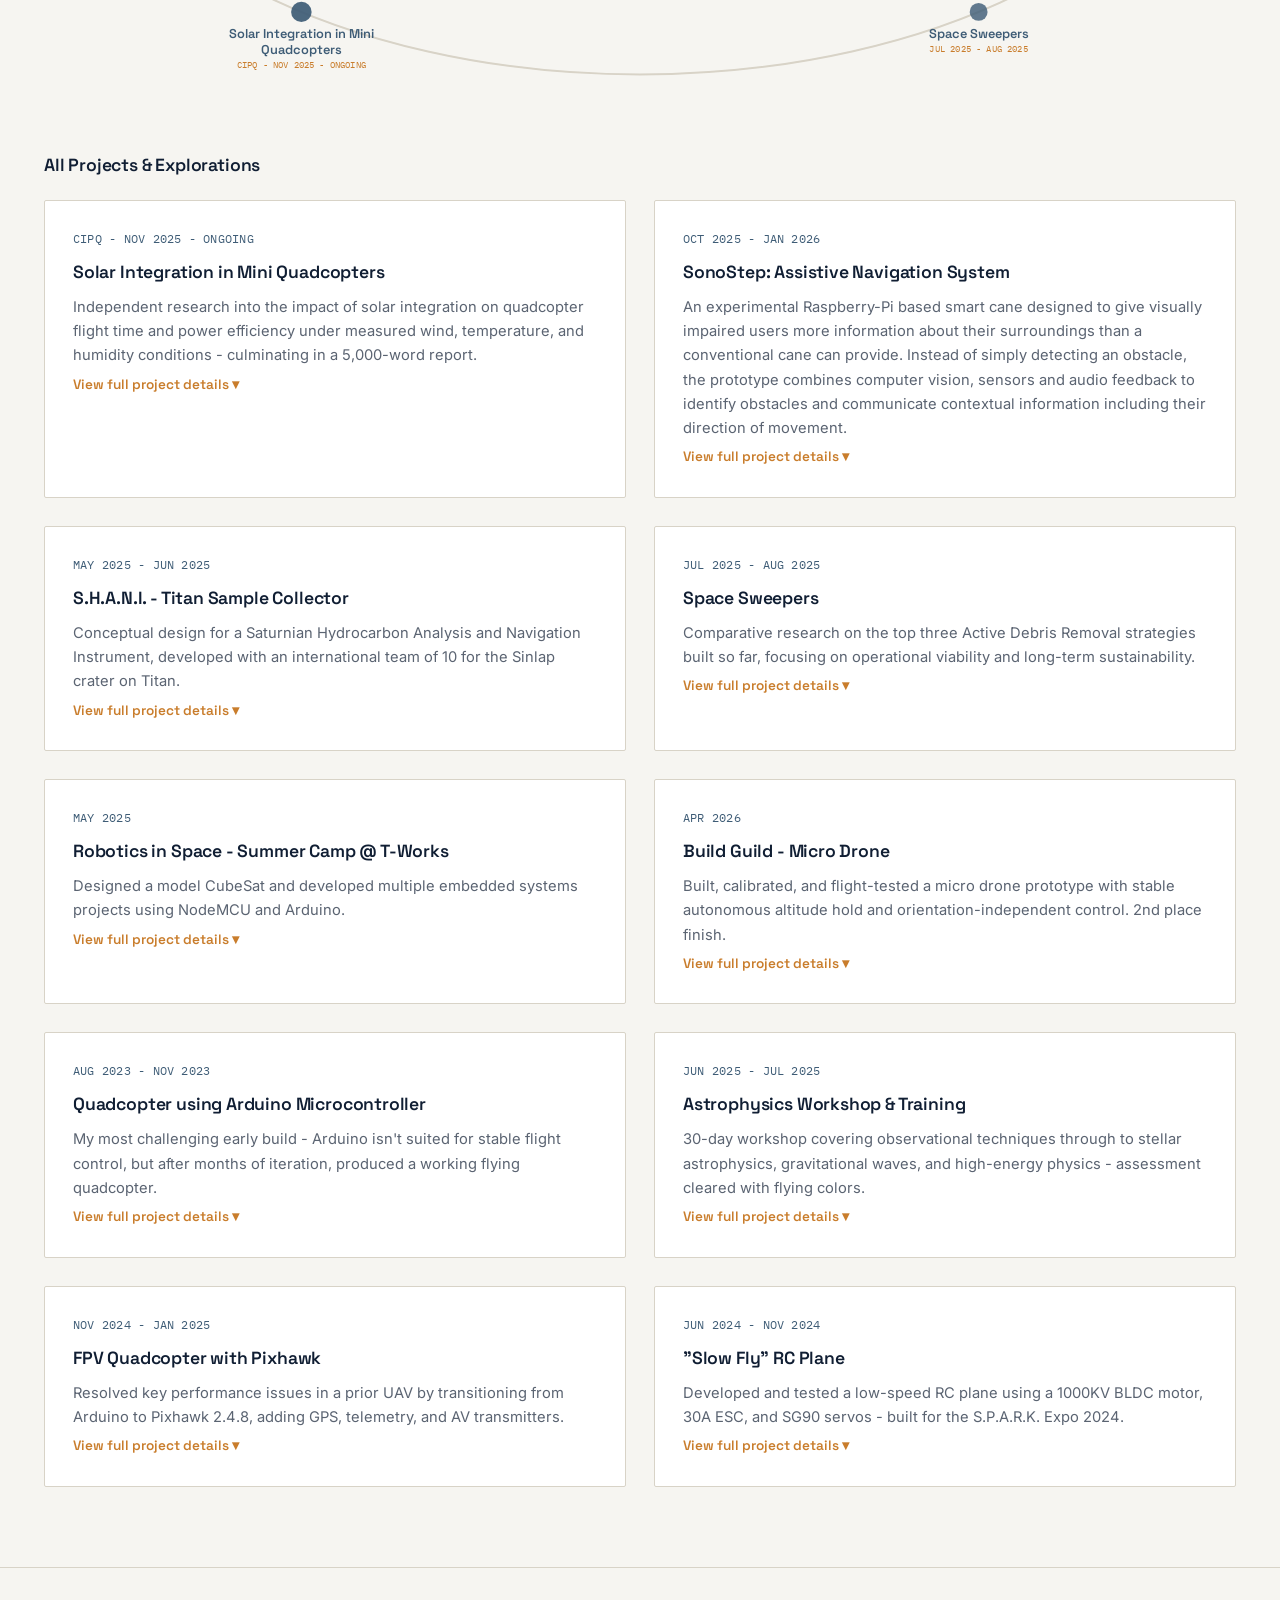
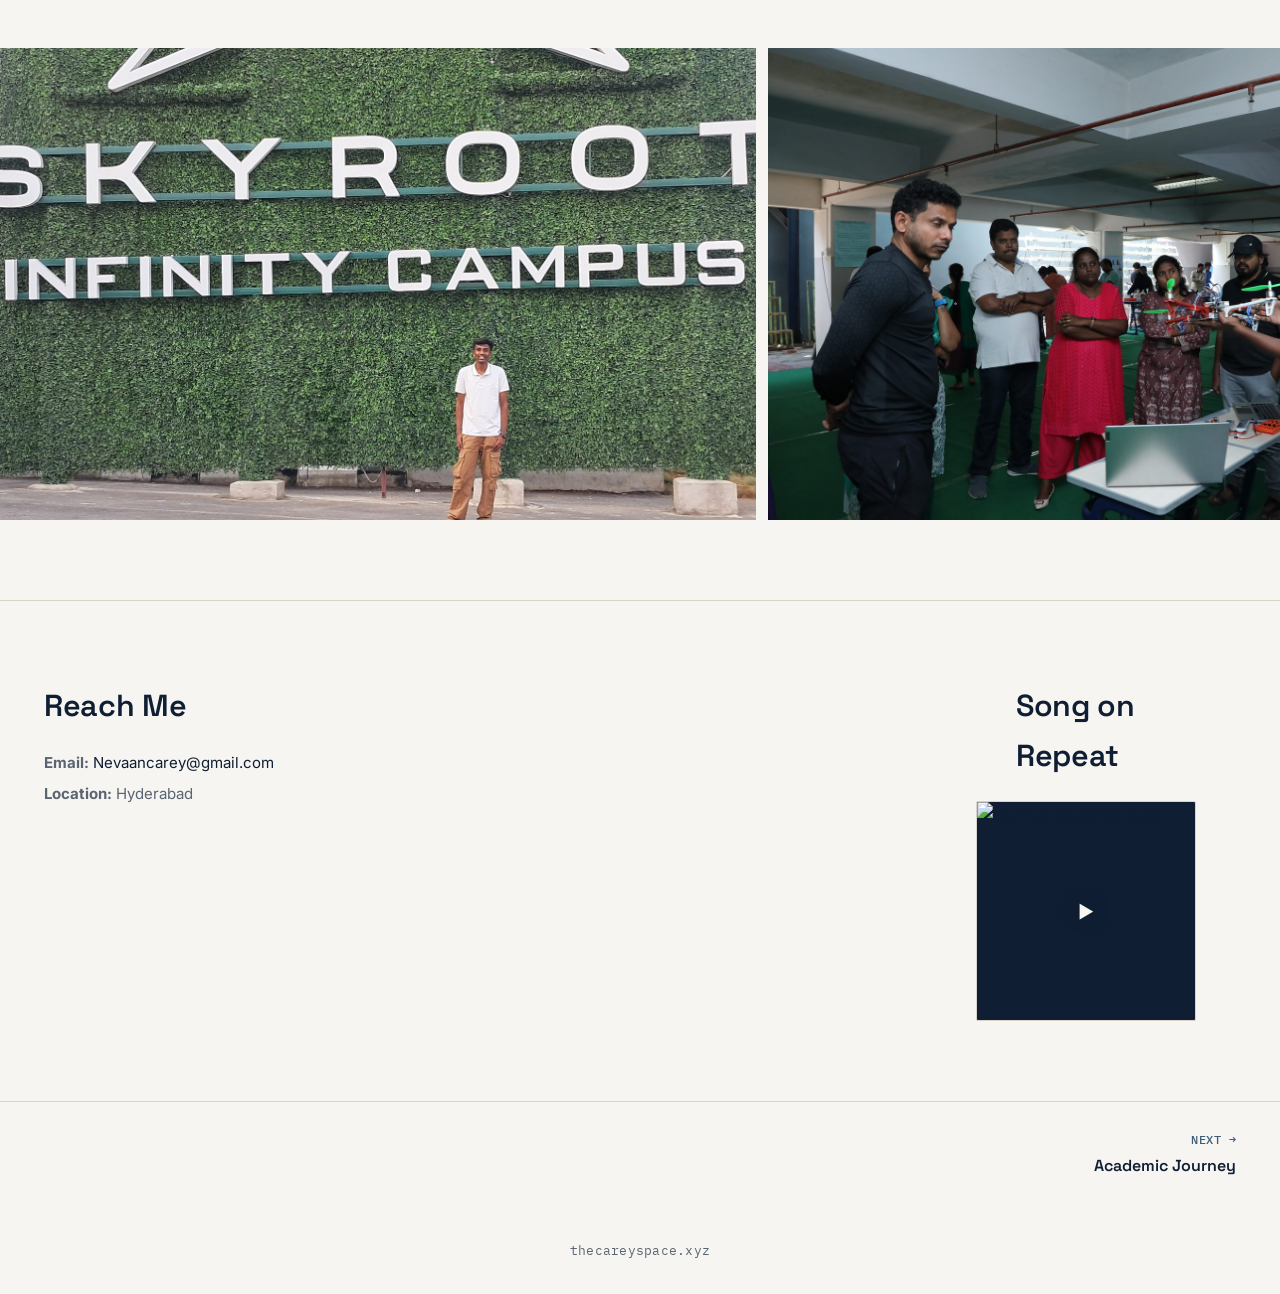
==== commit 4cc878ea: "Add files via upload" ====
--- a/index.html
+++ b/index.html
@@ -399,6 +399,10 @@
               <li><strong>Result:</strong> Corrected color reproduction and ensured YOLO received properly ordered image channels.</li>
             </ul>
 
+            <div class="card-float-block">
+              <div class="card-inline-video card-youtube-embed card-youtube-thumb" data-yt-id="0PH3IQ6P_Vs" style="background-image:url('https://img.youtube.com/vi/0PH3IQ6P_Vs/hqdefault.jpg');" role="button" aria-label="Play SonoStep prototype video" tabindex="0">
+                <span class="yt-play-icon">&#9658;</span>
+              </div>
             <h4>Prototype Outcome:</h4>
             <p>The final prototype demonstrated the core concept:</p>
             <ul>
@@ -408,6 +412,7 @@
               <li><strong>Contextual audio feedback</strong> - translated visual information into spoken feedback intended to help the user interpret the surrounding environment.</li>
             </ul>
             <p>The prototype was subsequently demonstrated through run-through sessions with visually impaired individuals. Their feedback helped us understand an important design consideration beyond technical accuracy: assistive technology must communicate information quickly, clearly and intuitively.</p>
+            </div>
 
             <h4>Breakdown of Cost (USD):</h4>
             <table class="card-cost-table">
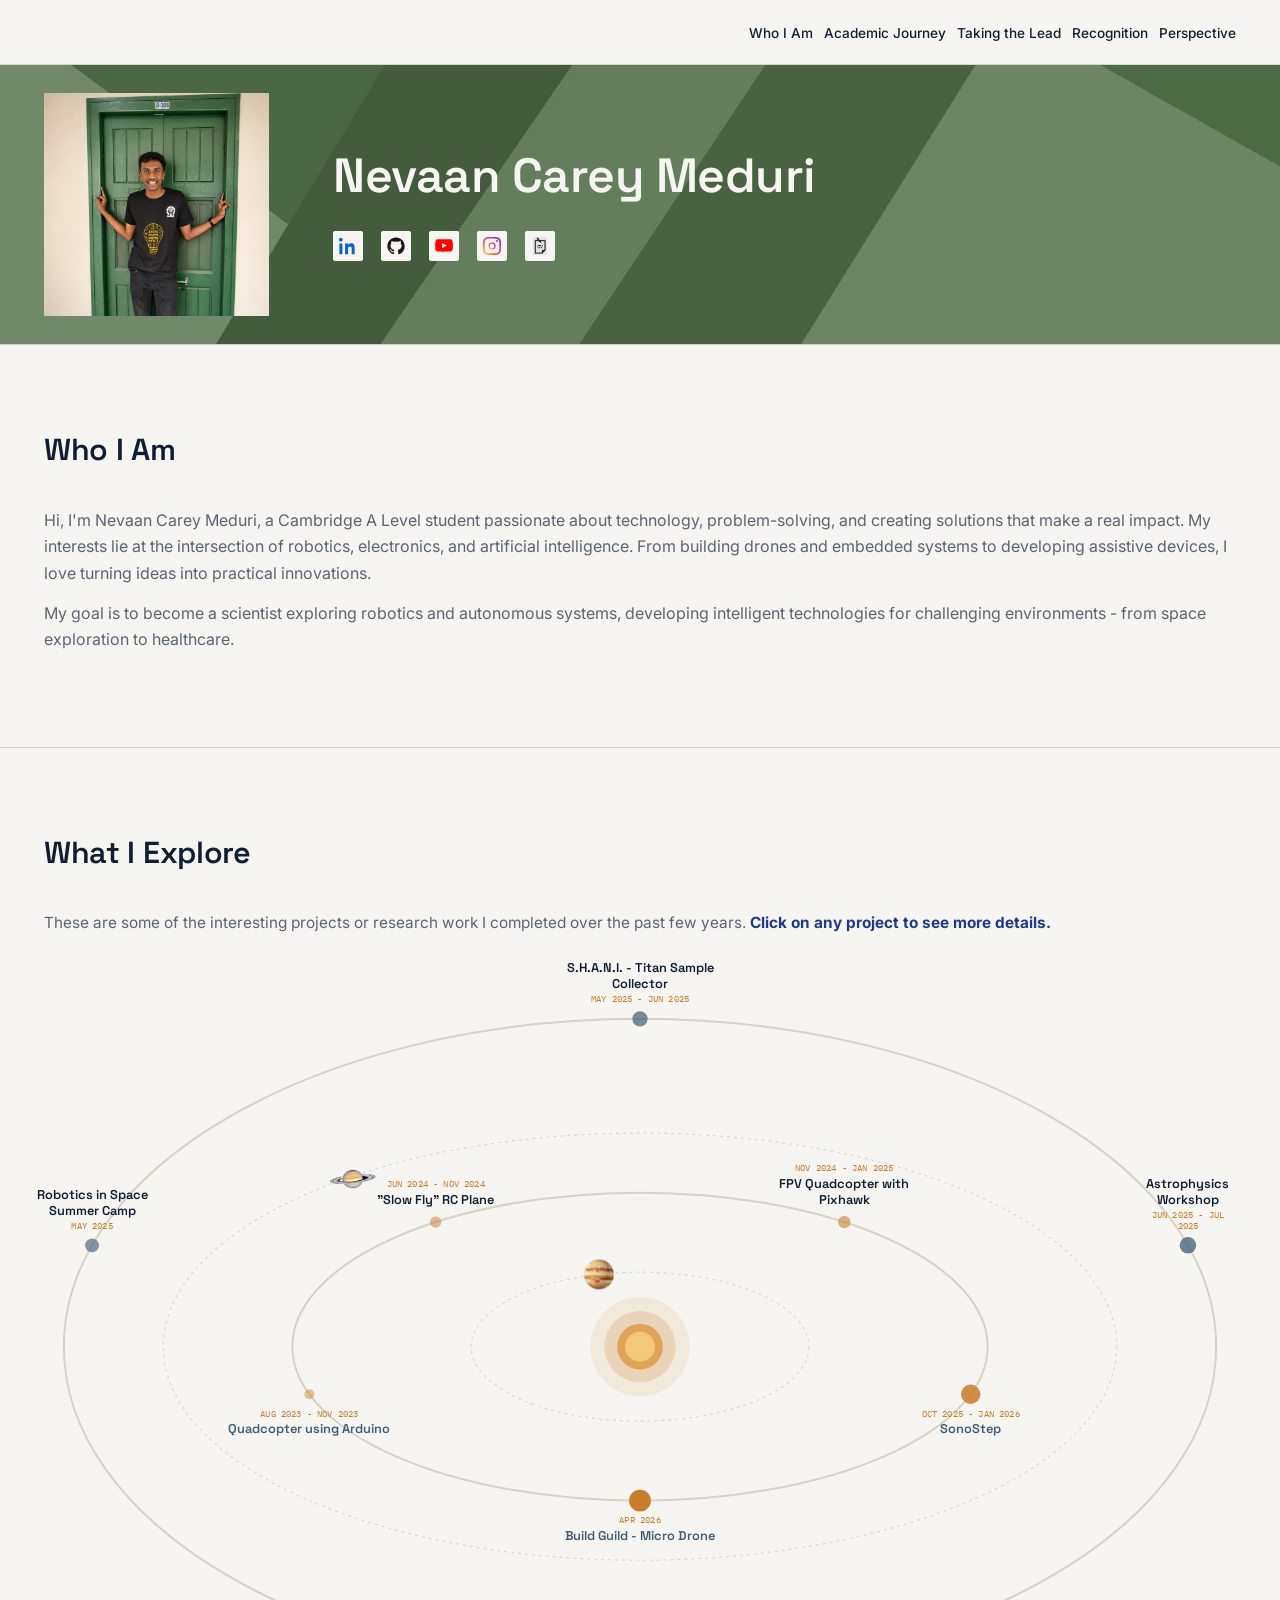
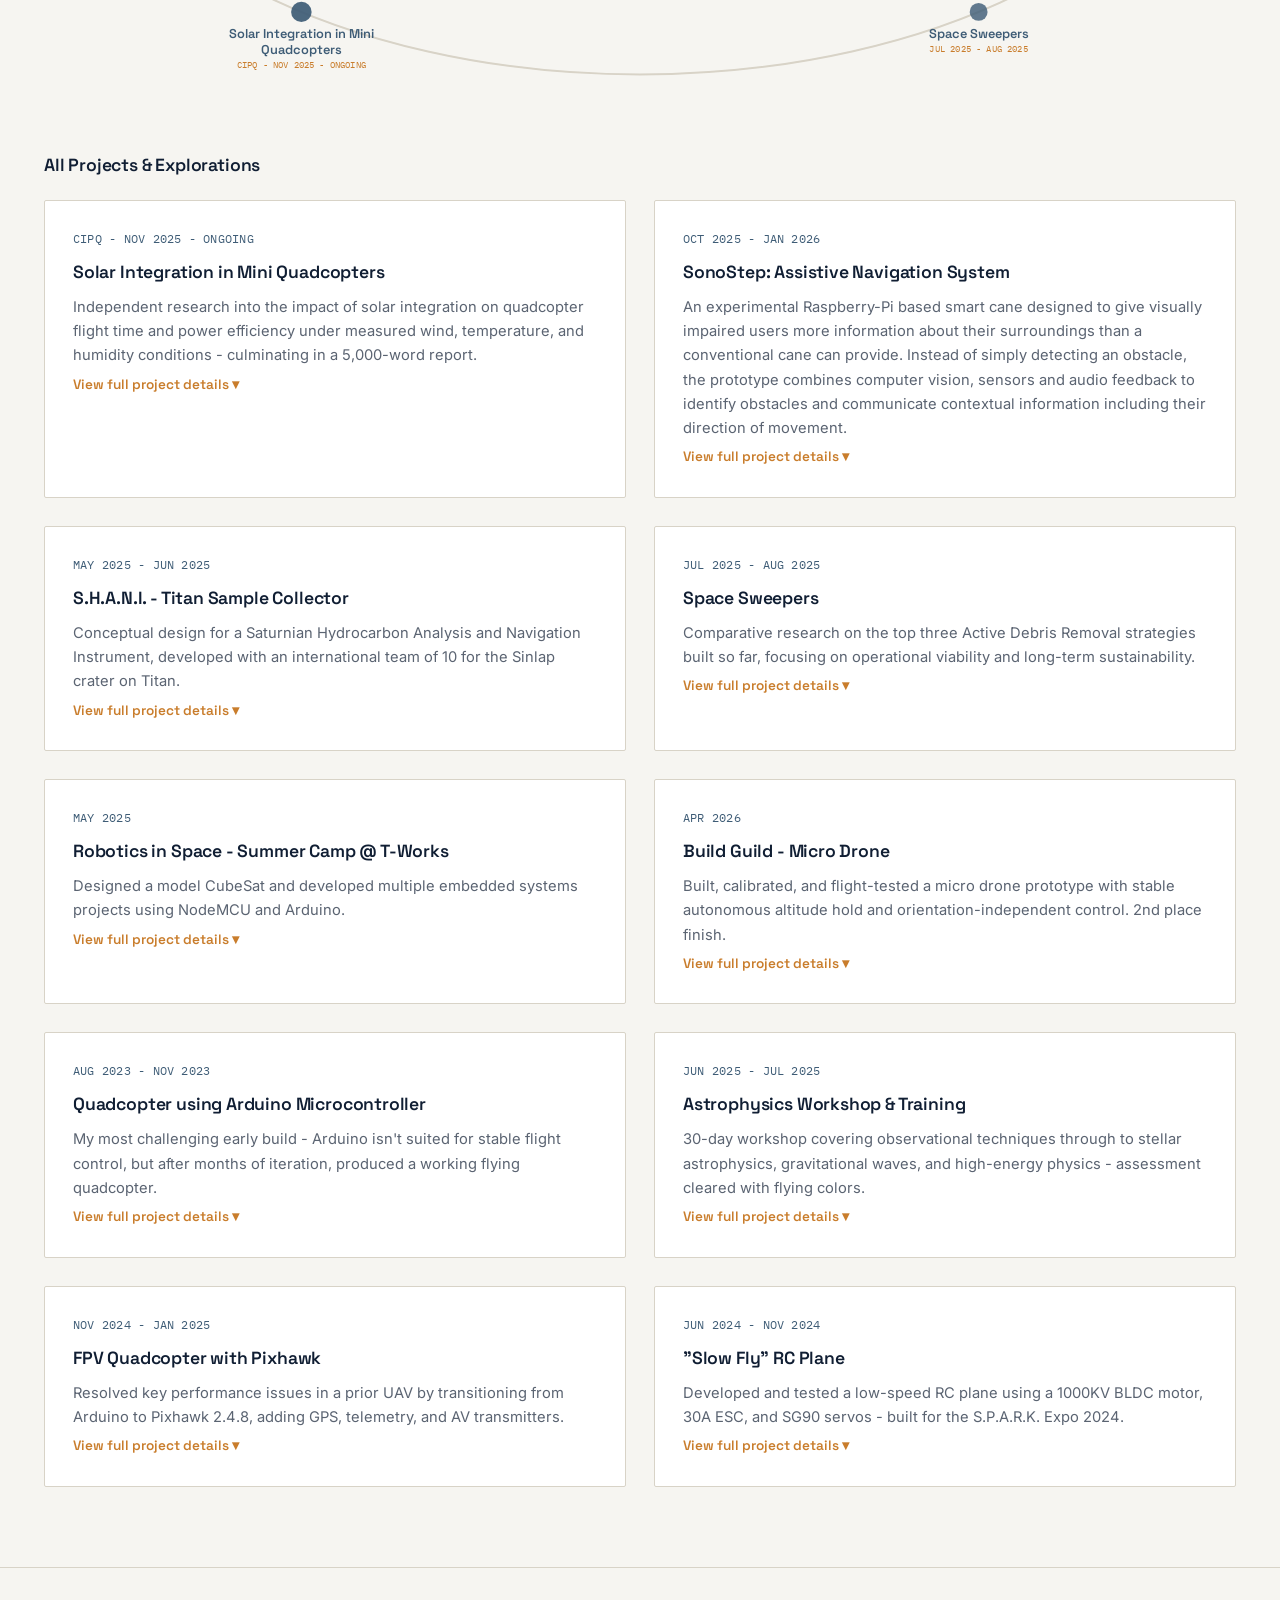
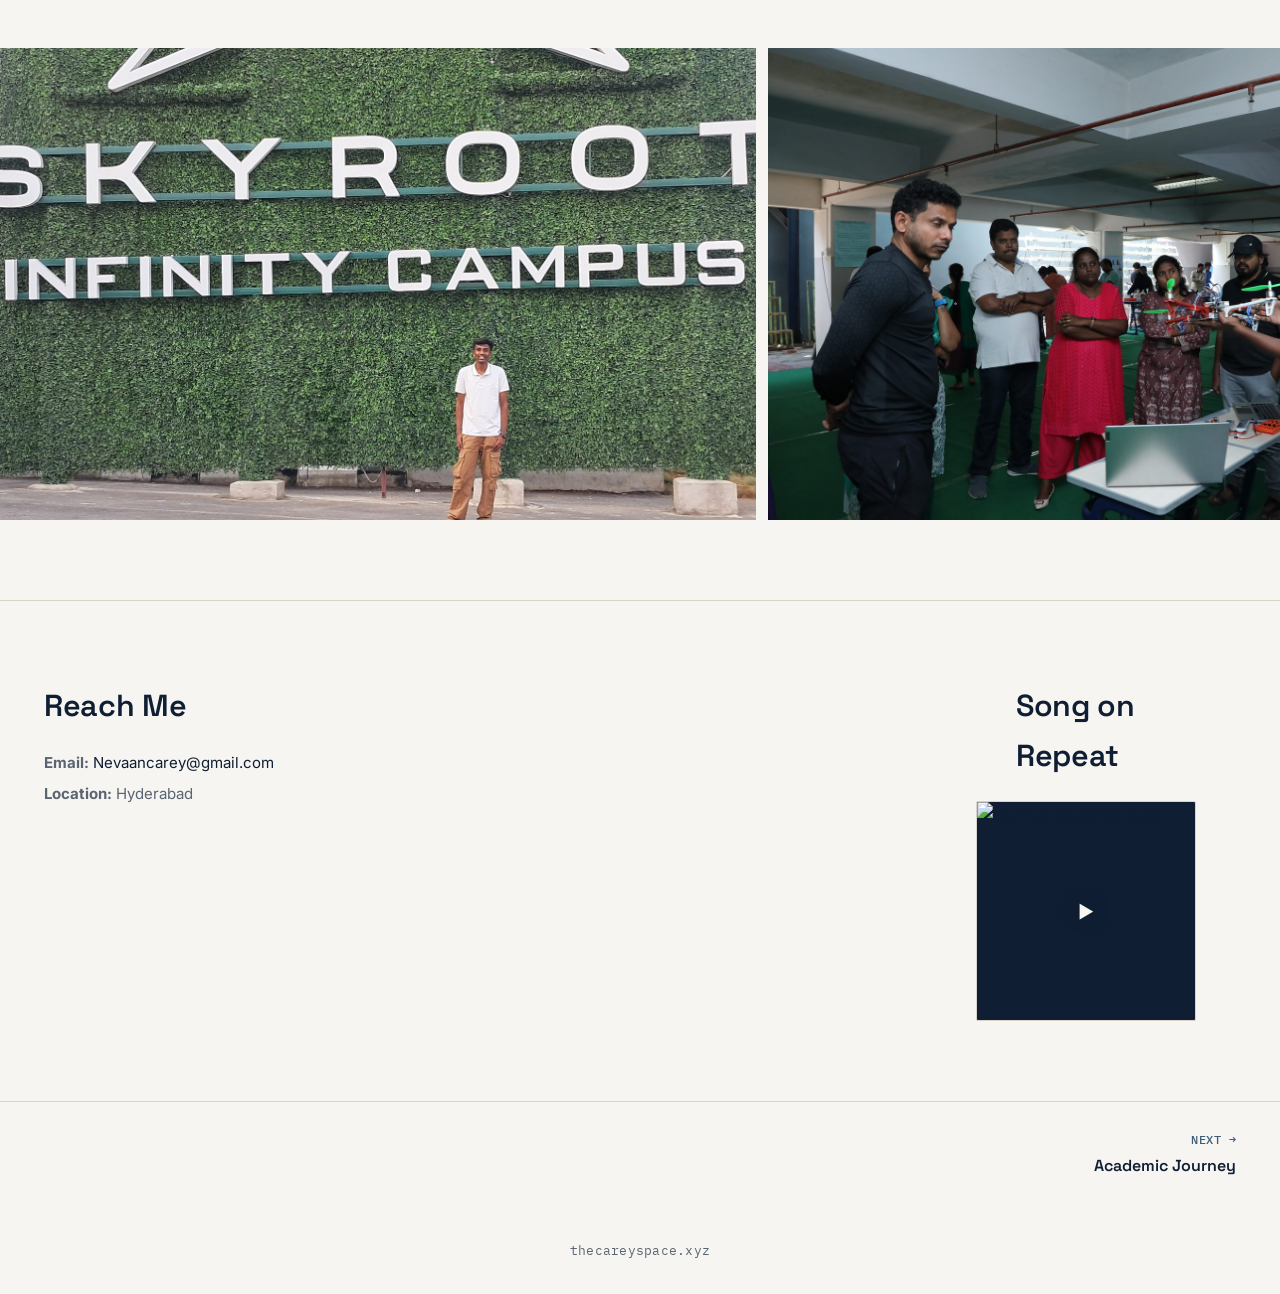
==== commit 5b161a22: "Add files via upload" ====
--- a/index.html
+++ b/index.html
@@ -400,9 +400,9 @@
             </ul>
 
             <div class="card-float-block">
-              <div class="card-inline-video card-youtube-embed card-youtube-thumb" data-yt-id="0PH3IQ6P_Vs" style="background-image:url('https://img.youtube.com/vi/0PH3IQ6P_Vs/hqdefault.jpg');" role="button" aria-label="Play SonoStep prototype video" tabindex="0">
+              <!-- hidden for now: <div class="card-inline-video card-youtube-embed card-youtube-thumb" data-yt-id="0PH3IQ6P_Vs" style="background-image:url('https://img.youtube.com/vi/0PH3IQ6P_Vs/hqdefault.jpg');" role="button" aria-label="Play SonoStep prototype video" tabindex="0">
                 <span class="yt-play-icon">&#9658;</span>
-              </div>
+              </div> -->
             <h4>Prototype Outcome:</h4>
             <p>The final prototype demonstrated the core concept:</p>
             <ul>
